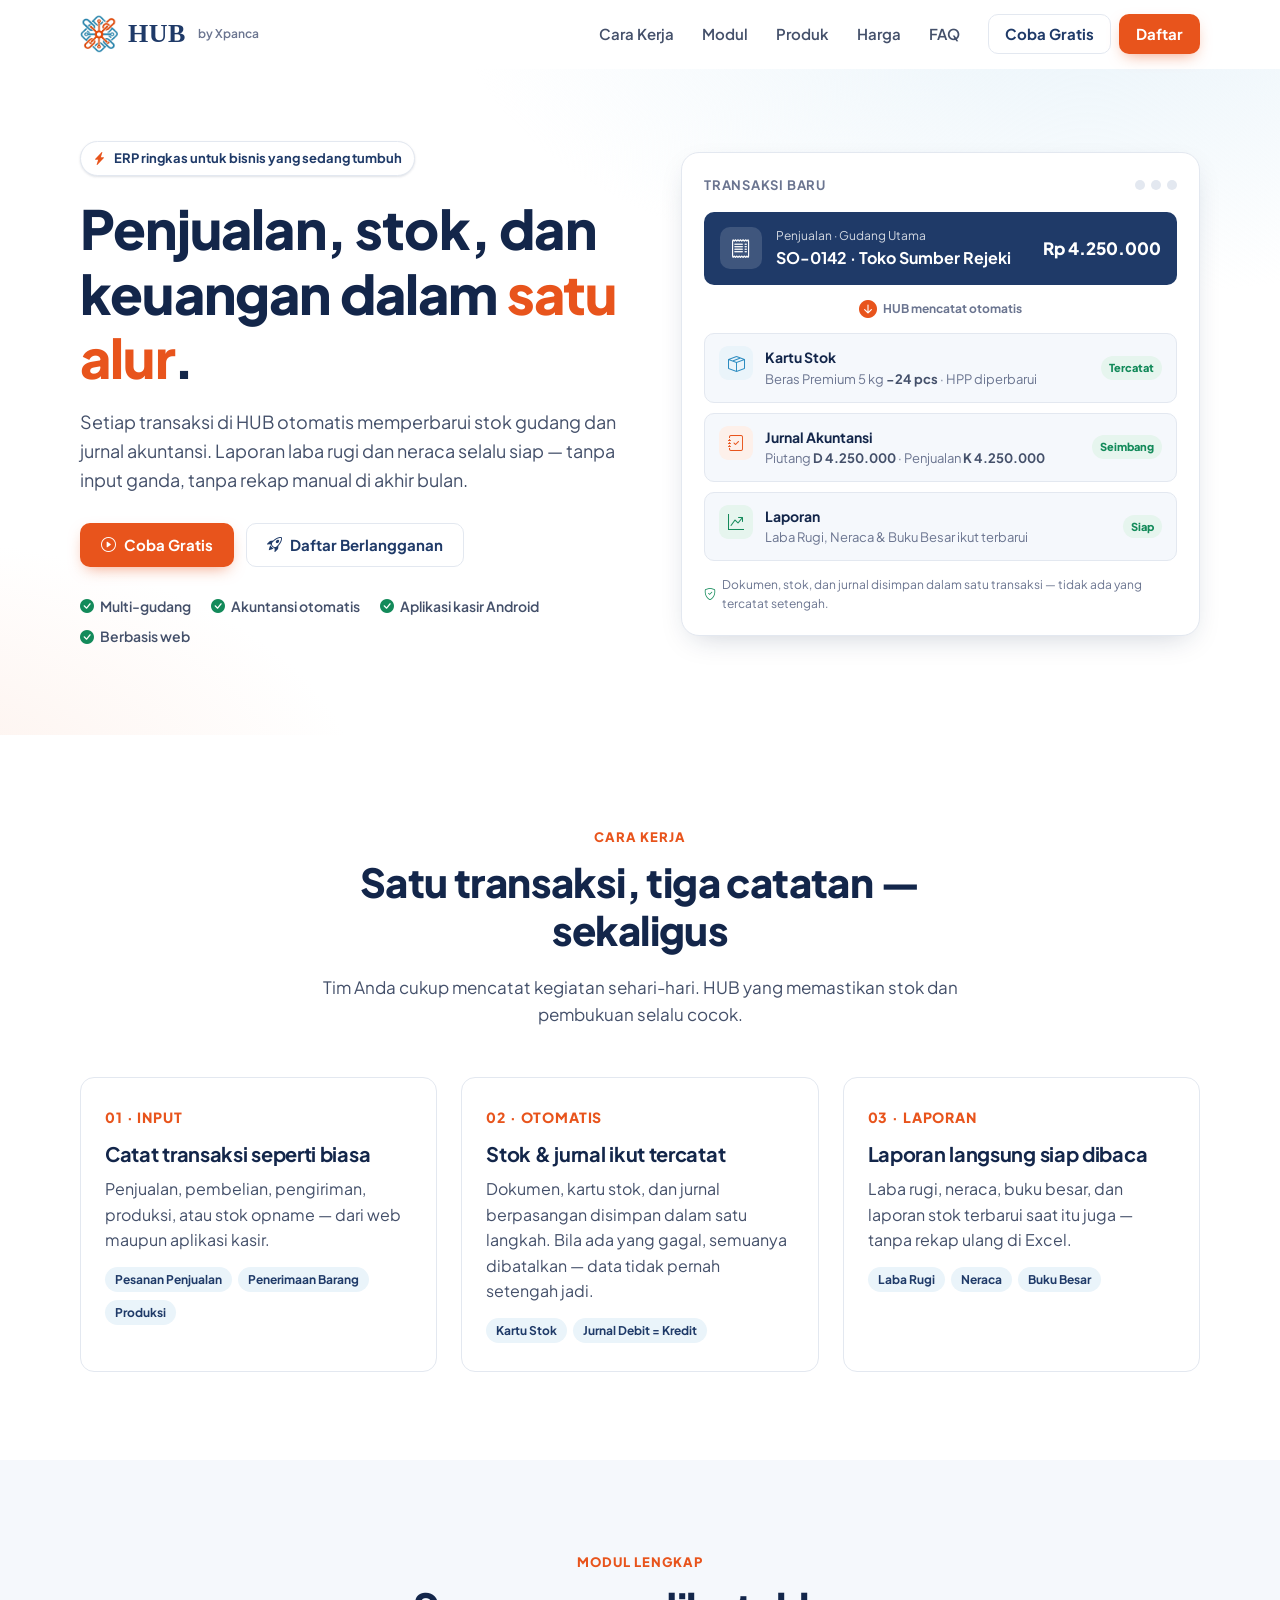
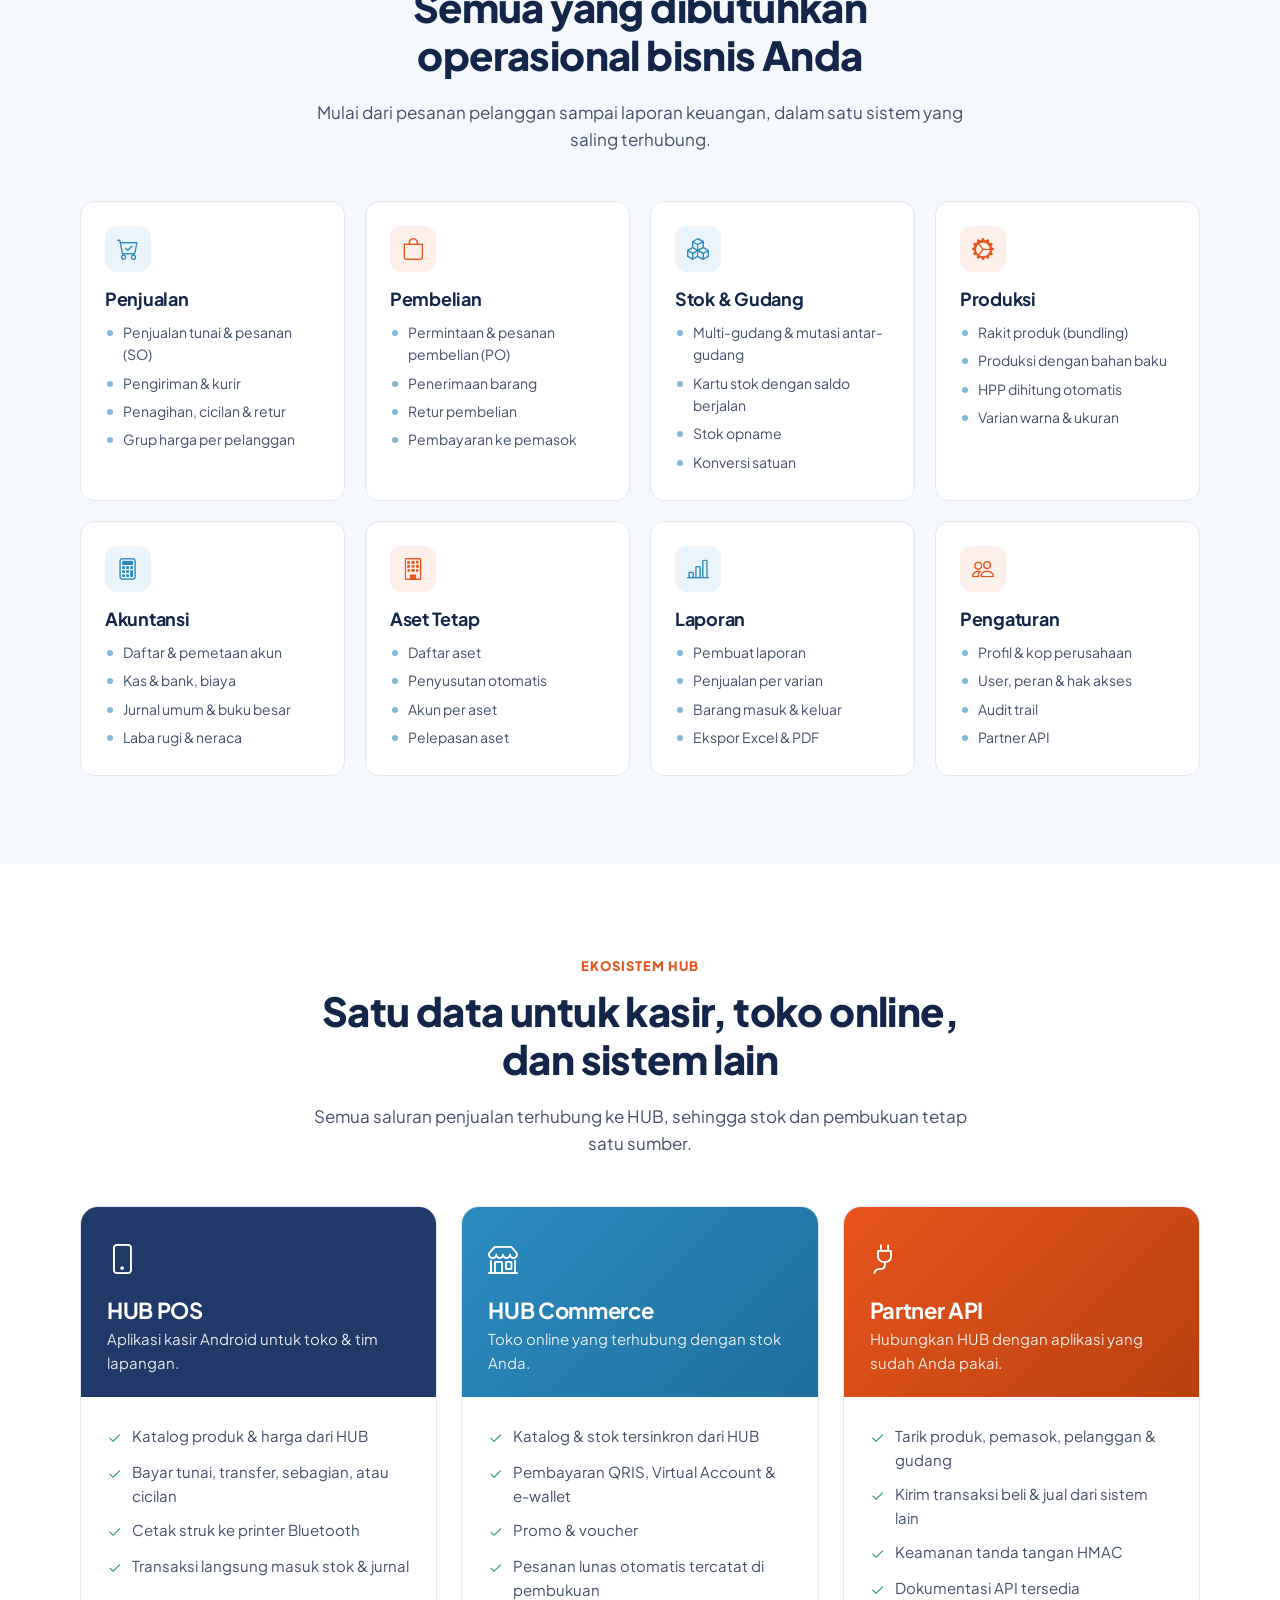
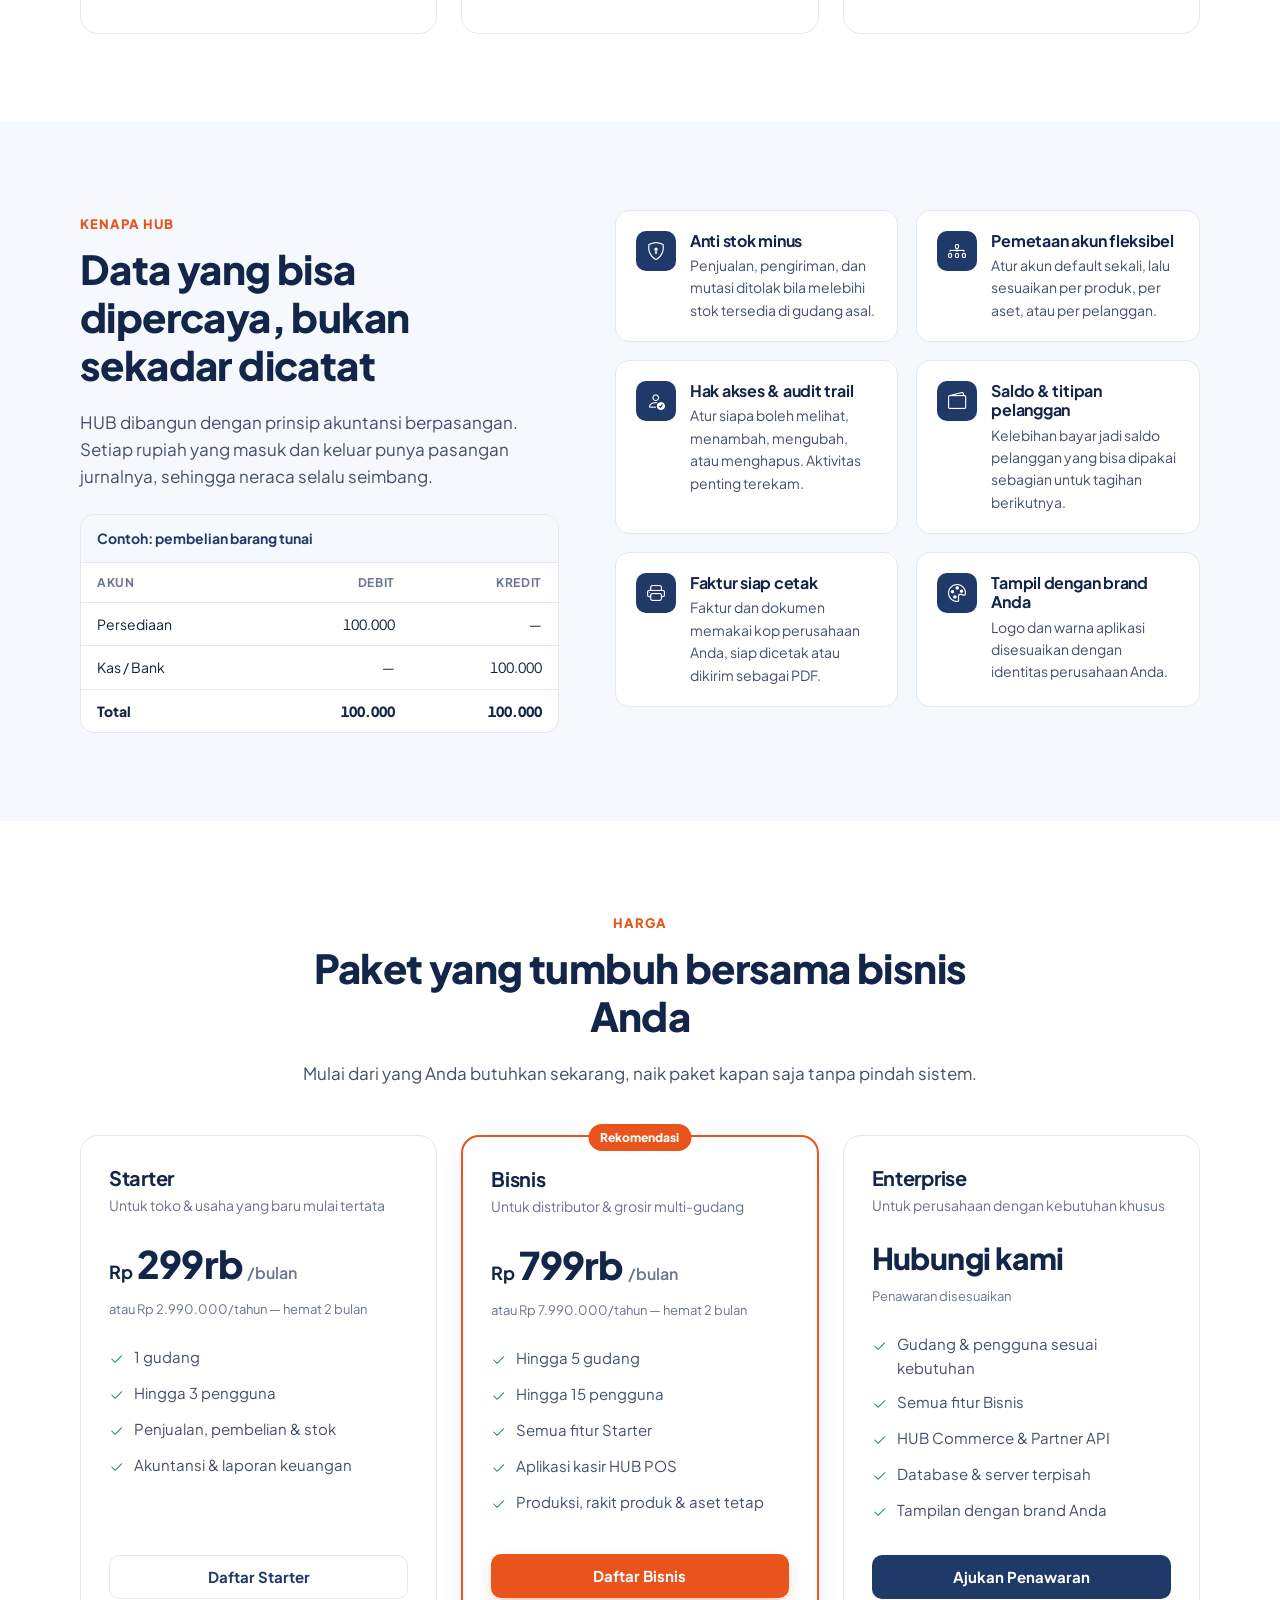
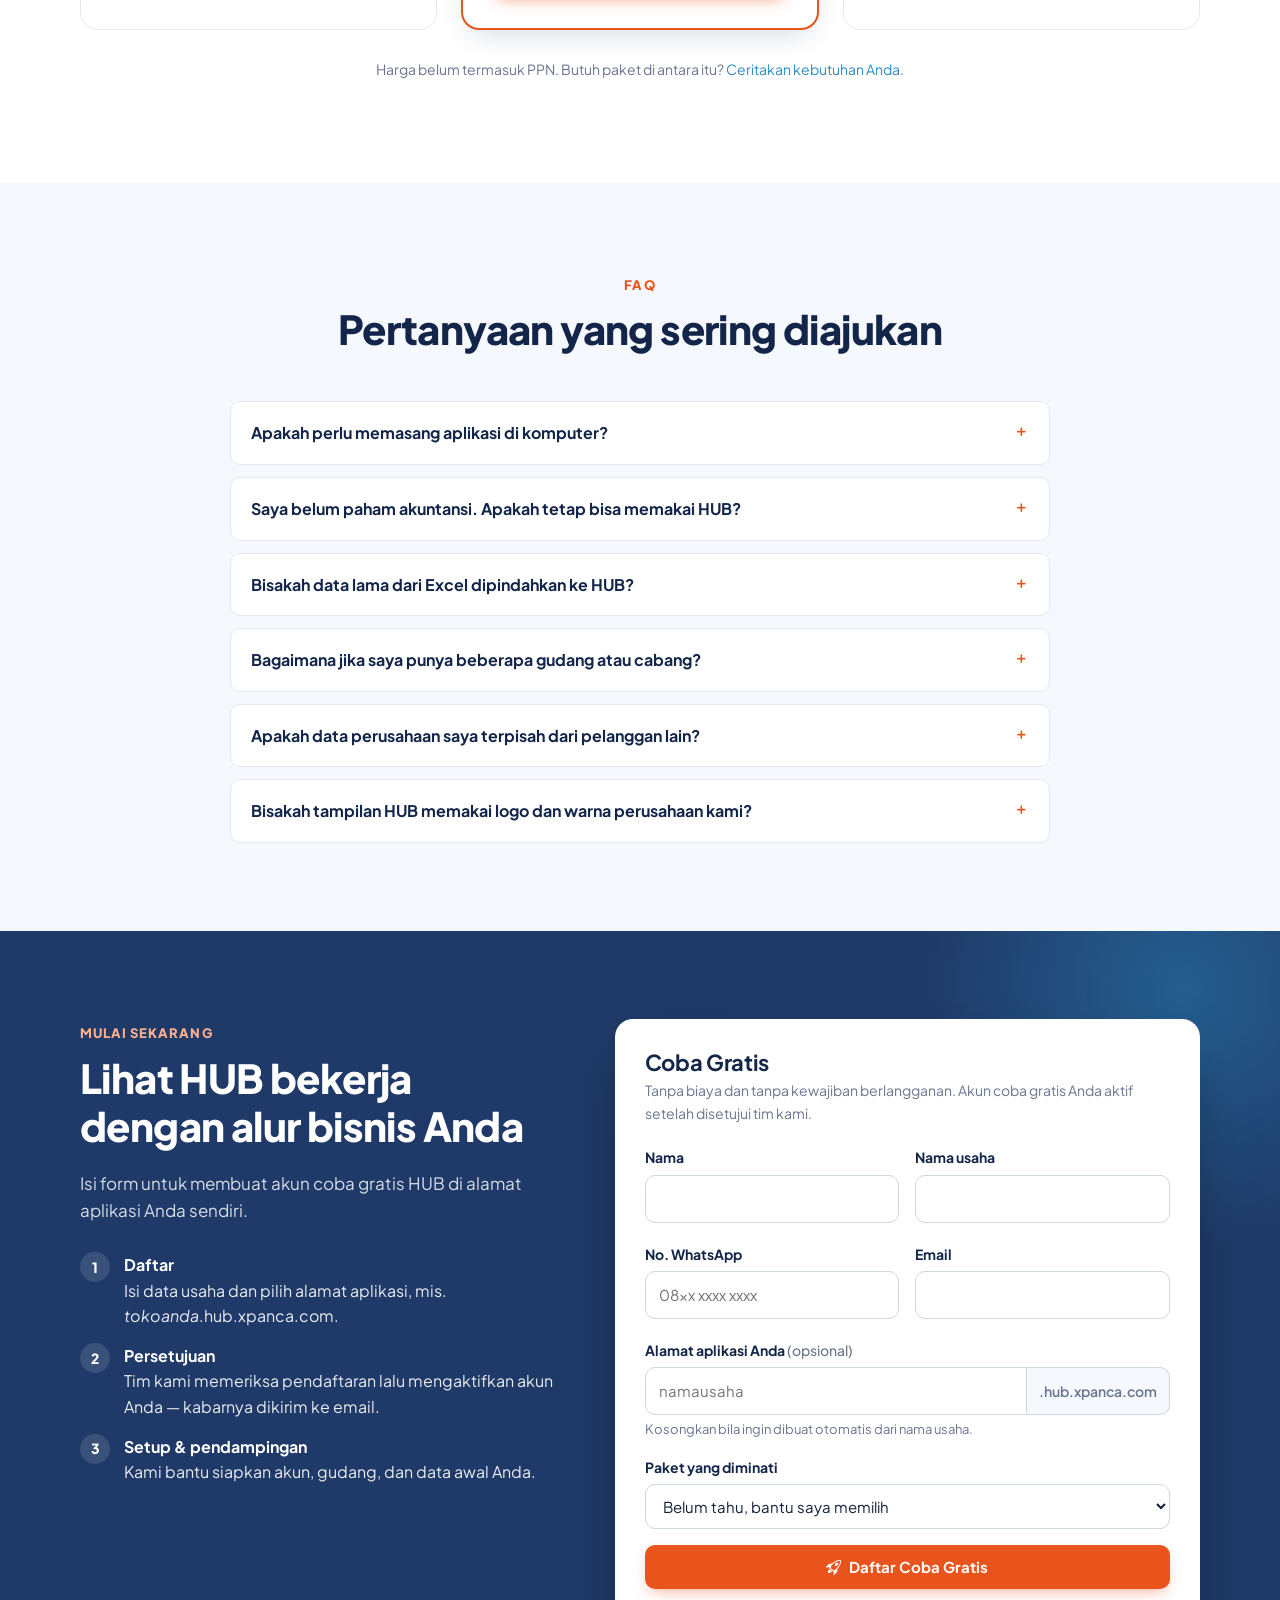
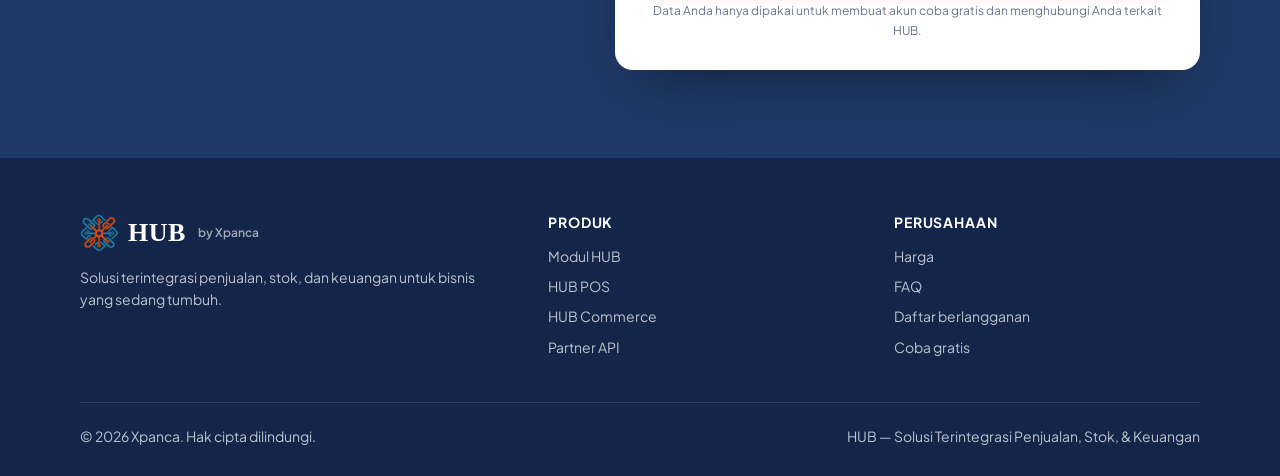
==== view/index.html @ 428312e1 "Sederhanakan form Daftar & hapus "Ceritakan bisnis Anda" di Coba Gratis - Coba Gratis: hapus textare" ====
<!doctype html>
<html lang="id">
  <head>
    <meta charset="utf-8" />
    <meta name="viewport" content="width=device-width, initial-scale=1" />
    <title>HUB by Xpanca — Penjualan, Stok & Keuangan dalam Satu Alur</title>
    <meta
      name="description"
      content="HUB adalah sistem operasional bisnis yang menyatukan penjualan, pembelian, stok multi-gudang, aset, dan akuntansi. Setiap transaksi otomatis memperbarui stok dan jurnal."
    />
    <meta name="theme-color" content="#1f3a68" />
    <link rel="icon" type="image/png" href="assets/images/logo.png" />

    <meta property="og:type" content="website" />
    <meta property="og:title" content="HUB by Xpanca — Penjualan, Stok & Keuangan dalam Satu Alur" />
    <meta
      property="og:description"
      content="Setiap transaksi otomatis memperbarui stok dan jurnal akuntansi. Laporan laba rugi & neraca selalu siap, tanpa input ganda."
    />
    <meta property="og:image" content="assets/images/hub-wordmark.png" />

    <link rel="preconnect" href="https://fonts.googleapis.com" />
    <link rel="preconnect" href="https://fonts.gstatic.com" crossorigin />
    <link
      href="https://fonts.googleapis.com/css2?family=Plus+Jakarta+Sans:wght@400;500;600;700;800&display=swap"
      rel="stylesheet"
    />
    <link
      rel="stylesheet"
      href="https://cdn.jsdelivr.net/npm/bootstrap-icons@1.11.3/font/bootstrap-icons.min.css"
    />
    <!-- ?v= = cache-buster: aset di-cache 1 hari (main.go), naikkan saat CSS/JS diubah. -->
    <link rel="stylesheet" href="assets/css/style.css?v=20261023-3" />
  </head>

  <body>
    <a class="skip-link" href="#konten">Lewati ke konten</a>

    <!-- ===================== HEADER ===================== -->
    <header class="site-header" id="header">
      <nav class="container nav" aria-label="Navigasi utama">
        <a class="brand" href="#" aria-label="HUB by Xpanca — ke atas">
          <img src="assets/images/logo.png" alt="" width="38" height="38" />
          <span class="brand-name">HUB</span>
          <span class="brand-by">by Xpanca</span>
        </a>

        <button
          class="nav-toggle"
          type="button"
          aria-controls="navMenu"
          aria-expanded="false"
          aria-label="Buka menu"
        >
          <i class="bi bi-list"></i>
        </button>

        <div class="nav-menu" id="navMenu">
          <ul class="nav-links">
            <li><a href="#cara-kerja">Cara Kerja</a></li>
            <li><a href="#modul">Modul</a></li>
            <li><a href="#produk">Produk</a></li>
            <li><a href="#harga">Harga</a></li>
            <li><a href="#faq">FAQ</a></li>
          </ul>
          <div class="nav-actions">
            <a class="btn btn-outline nav-cta" href="#demo">Coba Gratis</a>
            <a class="btn btn-primary nav-cta" href="daftar.html">Daftar</a>
          </div>
        </div>
      </nav>
    </header>

    <main id="konten">
      <!-- ===================== HERO ===================== -->
      <section class="hero">
        <div class="container hero-grid">
          <div>
            <span class="eyebrow"><i class="bi bi-lightning-charge-fill"></i> ERP ringkas untuk bisnis yang sedang tumbuh</span>
            <h1>Penjualan, stok, dan keuangan dalam <span class="hl">satu alur</span>.</h1>
            <p class="hero-lead">
              Setiap transaksi di HUB otomatis memperbarui stok gudang dan jurnal akuntansi.
              Laporan laba rugi dan neraca selalu siap — tanpa input ganda, tanpa rekap manual
              di akhir bulan.
            </p>
            <div class="hero-actions">
              <a class="btn btn-primary" href="#demo"><i class="bi bi-play-circle"></i> Coba Gratis</a>
              <a class="btn btn-outline" href="daftar.html"><i class="bi bi-rocket-takeoff"></i> Daftar Berlangganan</a>
            </div>
            <ul class="hero-points">
              <li><i class="bi bi-check-circle-fill"></i>Multi-gudang</li>
              <li><i class="bi bi-check-circle-fill"></i>Akuntansi otomatis</li>
              <li><i class="bi bi-check-circle-fill"></i>Aplikasi kasir Android</li>
              <li><i class="bi bi-check-circle-fill"></i>Berbasis web</li>
            </ul>
          </div>

          <!-- Ilustrasi (bukan tangkapan layar): satu transaksi → tiga catatan. -->
          <div class="hero-visual" aria-hidden="true">
            <div class="flow-card">
              <div class="flow-head">
                <span class="flow-title">Transaksi baru</span>
                <span class="dots"><span></span><span></span><span></span></span>
              </div>
              <div class="trx">
                <span class="trx-ic"><i class="bi bi-receipt"></i></span>
                <div>
                  <div class="trx-meta">Penjualan · Gudang Utama</div>
                  <div class="trx-main">SO-0142 · Toko Sumber Rejeki</div>
                </div>
                <span class="trx-amt">Rp 4.250.000</span>
              </div>
              <div class="flow-arrow"><i class="bi bi-arrow-down-circle-fill"></i> HUB mencatat otomatis</div>
              <div class="outputs">
                <div class="out">
                  <span class="out-ic blue"><i class="bi bi-box-seam"></i></span>
                  <div>
                    <div class="out-t">Kartu Stok</div>
                    <div class="out-d">Beras Premium 5 kg <b>−24 pcs</b> · HPP diperbarui</div>
                  </div>
                  <span class="out-badge">Tercatat</span>
                </div>
                <div class="out">
                  <span class="out-ic orange"><i class="bi bi-journal-check"></i></span>
                  <div>
                    <div class="out-t">Jurnal Akuntansi</div>
                    <div class="out-d">Piutang <b>D 4.250.000</b> · Penjualan <b>K 4.250.000</b></div>
                  </div>
                  <span class="out-badge">Seimbang</span>
                </div>
                <div class="out">
                  <span class="out-ic green"><i class="bi bi-graph-up-arrow"></i></span>
                  <div>
                    <div class="out-t">Laporan</div>
                    <div class="out-d">Laba Rugi, Neraca &amp; Buku Besar ikut terbarui</div>
                  </div>
                  <span class="out-badge">Siap</span>
                </div>
              </div>
              <div class="flow-foot"><i class="bi bi-shield-check"></i> Dokumen, stok, dan jurnal disimpan dalam satu transaksi — tidak ada yang tercatat setengah.</div>
            </div>
          </div>
        </div>
      </section>

      <!-- ===================== CARA KERJA ===================== -->
      <section class="section" id="cara-kerja">
        <div class="container">
          <div class="section-head reveal">
            <span class="kicker">Cara kerja</span>
            <h2>Satu transaksi, tiga catatan — sekaligus</h2>
            <p>
              Tim Anda cukup mencatat kegiatan sehari-hari. HUB yang memastikan stok dan
              pembukuan selalu cocok.
            </p>
          </div>

          <div class="steps">
            <article class="step reveal">
              <span class="step-no">01 · INPUT</span>
              <h3>Catat transaksi seperti biasa</h3>
              <p>Penjualan, pembelian, pengiriman, produksi, atau stok opname — dari web maupun aplikasi kasir.</p>
              <ul>
                <li><span class="chip">Pesanan Penjualan</span></li>
                <li><span class="chip">Penerimaan Barang</span></li>
                <li><span class="chip">Produksi</span></li>
              </ul>
            </article>
            <article class="step reveal">
              <span class="step-no">02 · OTOMATIS</span>
              <h3>Stok &amp; jurnal ikut tercatat</h3>
              <p>
                Dokumen, kartu stok, dan jurnal berpasangan disimpan dalam satu langkah. Bila ada
                yang gagal, semuanya dibatalkan — data tidak pernah setengah jadi.
              </p>
              <ul>
                <li><span class="chip">Kartu Stok</span></li>
                <li><span class="chip">Jurnal Debit = Kredit</span></li>
              </ul>
            </article>
            <article class="step reveal">
              <span class="step-no">03 · LAPORAN</span>
              <h3>Laporan langsung siap dibaca</h3>
              <p>Laba rugi, neraca, buku besar, dan laporan stok terbarui saat itu juga — tanpa rekap ulang di Excel.</p>
              <ul>
                <li><span class="chip">Laba Rugi</span></li>
                <li><span class="chip">Neraca</span></li>
                <li><span class="chip">Buku Besar</span></li>
              </ul>
            </article>
          </div>
        </div>
      </section>

      <!-- ===================== MODUL ===================== -->
      <section class="section section-soft" id="modul">
        <div class="container">
          <div class="section-head reveal">
            <span class="kicker">Modul lengkap</span>
            <h2>Semua yang dibutuhkan operasional bisnis Anda</h2>
            <p>Mulai dari pesanan pelanggan sampai laporan keuangan, dalam satu sistem yang saling terhubung.</p>
          </div>

          <div class="modules">
            <article class="module reveal">
              <div class="module-ic"><i class="bi bi-cart-check"></i></div>
              <h3>Penjualan</h3>
              <ul>
                <li>Penjualan tunai &amp; pesanan (SO)</li>
                <li>Pengiriman &amp; kurir</li>
                <li>Penagihan, cicilan &amp; retur</li>
                <li>Grup harga per pelanggan</li>
              </ul>
            </article>
            <article class="module reveal">
              <div class="module-ic"><i class="bi bi-bag"></i></div>
              <h3>Pembelian</h3>
              <ul>
                <li>Permintaan &amp; pesanan pembelian (PO)</li>
                <li>Penerimaan barang</li>
                <li>Retur pembelian</li>
                <li>Pembayaran ke pemasok</li>
              </ul>
            </article>
            <article class="module reveal">
              <div class="module-ic"><i class="bi bi-boxes"></i></div>
              <h3>Stok &amp; Gudang</h3>
              <ul>
                <li>Multi-gudang &amp; mutasi antar-gudang</li>
                <li>Kartu stok dengan saldo berjalan</li>
                <li>Stok opname</li>
                <li>Konversi satuan</li>
              </ul>
            </article>
            <article class="module reveal">
              <div class="module-ic"><i class="bi bi-gear-wide-connected"></i></div>
              <h3>Produksi</h3>
              <ul>
                <li>Rakit produk (bundling)</li>
                <li>Produksi dengan bahan baku</li>
                <li>HPP dihitung otomatis</li>
                <li>Varian warna &amp; ukuran</li>
              </ul>
            </article>
            <article class="module reveal">
              <div class="module-ic"><i class="bi bi-calculator"></i></div>
              <h3>Akuntansi</h3>
              <ul>
                <li>Daftar &amp; pemetaan akun</li>
                <li>Kas &amp; bank, biaya</li>
                <li>Jurnal umum &amp; buku besar</li>
                <li>Laba rugi &amp; neraca</li>
              </ul>
            </article>
            <article class="module reveal">
              <div class="module-ic"><i class="bi bi-building"></i></div>
              <h3>Aset Tetap</h3>
              <ul>
                <li>Daftar aset</li>
                <li>Penyusutan otomatis</li>
                <li>Akun per aset</li>
                <li>Pelepasan aset</li>
              </ul>
            </article>
            <article class="module reveal">
              <div class="module-ic"><i class="bi bi-bar-chart-line"></i></div>
              <h3>Laporan</h3>
              <ul>
                <li>Pembuat laporan</li>
                <li>Penjualan per varian</li>
                <li>Barang masuk &amp; keluar</li>
                <li>Ekspor Excel &amp; PDF</li>
              </ul>
            </article>
            <article class="module reveal">
              <div class="module-ic"><i class="bi bi-people"></i></div>
              <h3>Pengaturan</h3>
              <ul>
                <li>Profil &amp; kop perusahaan</li>
                <li>User, peran &amp; hak akses</li>
                <li>Audit trail</li>
                <li>Partner API</li>
              </ul>
            </article>
          </div>
        </div>
      </section>

      <!-- ===================== PRODUK ===================== -->
      <section class="section" id="produk">
        <div class="container">
          <div class="section-head reveal">
            <span class="kicker">Ekosistem HUB</span>
            <h2>Satu data untuk kasir, toko online, dan sistem lain</h2>
            <p>Semua saluran penjualan terhubung ke HUB, sehingga stok dan pembukuan tetap satu sumber.</p>
          </div>

          <div class="products">
            <article class="product reveal">
              <div class="product-top">
                <i class="bi bi-phone"></i>
                <h3>HUB POS</h3>
                <p>Aplikasi kasir Android untuk toko &amp; tim lapangan.</p>
              </div>
              <div class="product-body">
                <ul class="checks">
                  <li><i class="bi bi-check2"></i>Katalog produk &amp; harga dari HUB</li>
                  <li><i class="bi bi-check2"></i>Bayar tunai, transfer, sebagian, atau cicilan</li>
                  <li><i class="bi bi-check2"></i>Cetak struk ke printer Bluetooth</li>
                  <li><i class="bi bi-check2"></i>Transaksi langsung masuk stok &amp; jurnal</li>
                </ul>
              </div>
            </article>
            <article class="product reveal">
              <div class="product-top">
                <i class="bi bi-shop"></i>
                <h3>HUB Commerce</h3>
                <p>Toko online yang terhubung dengan stok Anda.</p>
              </div>
              <div class="product-body">
                <ul class="checks">
                  <li><i class="bi bi-check2"></i>Katalog &amp; stok tersinkron dari HUB</li>
                  <li><i class="bi bi-check2"></i>Pembayaran QRIS, Virtual Account &amp; e-wallet</li>
                  <li><i class="bi bi-check2"></i>Promo &amp; voucher</li>
                  <li><i class="bi bi-check2"></i>Pesanan lunas otomatis tercatat di pembukuan</li>
                </ul>
              </div>
            </article>
            <article class="product reveal">
              <div class="product-top">
                <i class="bi bi-plug"></i>
                <h3>Partner API</h3>
                <p>Hubungkan HUB dengan aplikasi yang sudah Anda pakai.</p>
              </div>
              <div class="product-body">
                <ul class="checks">
                  <li><i class="bi bi-check2"></i>Tarik produk, pemasok, pelanggan &amp; gudang</li>
                  <li><i class="bi bi-check2"></i>Kirim transaksi beli &amp; jual dari sistem lain</li>
                  <li><i class="bi bi-check2"></i>Keamanan tanda tangan HMAC</li>
                  <li><i class="bi bi-check2"></i>Dokumentasi API tersedia</li>
                </ul>
              </div>
            </article>
          </div>
        </div>
      </section>

      <!-- ===================== KEUNGGULAN ===================== -->
      <section class="section section-soft" id="keunggulan">
        <div class="container why-grid">
          <div class="why-intro reveal">
            <span class="kicker">Kenapa HUB</span>
            <h2>Data yang bisa dipercaya, bukan sekadar dicatat</h2>
            <p>
              HUB dibangun dengan prinsip akuntansi berpasangan. Setiap rupiah yang masuk dan keluar
              punya pasangan jurnalnya, sehingga neraca selalu seimbang.
            </p>
            <div class="ledger" aria-label="Contoh jurnal pembelian tunai">
              <div class="ledger-cap">Contoh: pembelian barang tunai</div>
              <table>
                <thead>
                  <tr><th>Akun</th><th class="num">Debit</th><th class="num">Kredit</th></tr>
                </thead>
                <tbody>
                  <tr><td>Persediaan</td><td class="num">100.000</td><td class="num">—</td></tr>
                  <tr><td>Kas / Bank</td><td class="num">—</td><td class="num">100.000</td></tr>
                  <tr><td>Total</td><td class="num">100.000</td><td class="num">100.000</td></tr>
                </tbody>
              </table>
            </div>
          </div>

          <div class="features">
            <div class="feature reveal">
              <span class="feature-ic"><i class="bi bi-shield-lock"></i></span>
              <div>
                <h3>Anti stok minus</h3>
                <p>Penjualan, pengiriman, dan mutasi ditolak bila melebihi stok tersedia di gudang asal.</p>
              </div>
            </div>
            <div class="feature reveal">
              <span class="feature-ic"><i class="bi bi-diagram-3"></i></span>
              <div>
                <h3>Pemetaan akun fleksibel</h3>
                <p>Atur akun default sekali, lalu sesuaikan per produk, per aset, atau per pelanggan.</p>
              </div>
            </div>
            <div class="feature reveal">
              <span class="feature-ic"><i class="bi bi-person-check"></i></span>
              <div>
                <h3>Hak akses &amp; audit trail</h3>
                <p>Atur siapa boleh melihat, menambah, mengubah, atau menghapus. Aktivitas penting terekam.</p>
              </div>
            </div>
            <div class="feature reveal">
              <span class="feature-ic"><i class="bi bi-wallet2"></i></span>
              <div>
                <h3>Saldo &amp; titipan pelanggan</h3>
                <p>Kelebihan bayar jadi saldo pelanggan yang bisa dipakai sebagian untuk tagihan berikutnya.</p>
              </div>
            </div>
            <div class="feature reveal">
              <span class="feature-ic"><i class="bi bi-printer"></i></span>
              <div>
                <h3>Faktur siap cetak</h3>
                <p>Faktur dan dokumen memakai kop perusahaan Anda, siap dicetak atau dikirim sebagai PDF.</p>
              </div>
            </div>
            <div class="feature reveal">
              <span class="feature-ic"><i class="bi bi-palette"></i></span>
              <div>
                <h3>Tampil dengan brand Anda</h3>
                <p>Logo dan warna aplikasi disesuaikan dengan identitas perusahaan Anda.</p>
              </div>
            </div>
          </div>
        </div>
      </section>

      <!-- ===================== HARGA =====================
           Kartu paket dirender paket.js dari assets/data/paket.json (sumber
           tunggal harga, juga dibaca server). Jangan menulis harga di sini. -->
      <section class="section" id="harga">
        <div class="container">
          <div class="section-head reveal">
            <span class="kicker">Harga</span>
            <h2>Paket yang tumbuh bersama bisnis Anda</h2>
            <p>Mulai dari yang Anda butuhkan sekarang, naik paket kapan saja tanpa pindah sistem.</p>
          </div>

          <div class="pricing reveal" id="pricingCards">
            <p class="pricing-loading">Memuat paket… <a href="daftar.html">Lihat di halaman Daftar</a></p>
          </div>
          <p class="pricing-foot">Harga belum termasuk PPN. Butuh paket di antara itu? <a href="#demo">Ceritakan kebutuhan Anda</a>.</p>
        </div>
      </section>

      <!-- ===================== FAQ ===================== -->
      <section class="section section-soft" id="faq">
        <div class="container">
          <div class="section-head reveal">
            <span class="kicker">FAQ</span>
            <h2>Pertanyaan yang sering diajukan</h2>
          </div>
          <div class="faq">
            <details class="reveal">
              <summary>Apakah perlu memasang aplikasi di komputer?</summary>
              <p>Tidak. HUB berbasis web, cukup dibuka dari browser di komputer kantor. Untuk kasir dan tim lapangan tersedia aplikasi HUB POS di Android.</p>
            </details>
            <details class="reveal">
              <summary>Saya belum paham akuntansi. Apakah tetap bisa memakai HUB?</summary>
              <p>Bisa. Tim Anda cukup mencatat penjualan, pembelian, dan stok seperti biasa. Jurnal akuntansinya dibuat otomatis oleh HUB berdasarkan pemetaan akun yang kami bantu siapkan di awal.</p>
            </details>
            <details class="reveal">
              <summary>Bisakah data lama dari Excel dipindahkan ke HUB?</summary>
              <p>Bisa. HUB menyediakan impor Excel untuk data seperti produk dan transaksi, sehingga Anda tidak perlu mengetik ulang dari nol.</p>
            </details>
            <details class="reveal">
              <summary>Bagaimana jika saya punya beberapa gudang atau cabang?</summary>
              <p>Stok di HUB dicatat per gudang. Anda bisa memindahkan barang antar-gudang, melihat kartu stok per gudang, dan menyaring laporan per gudang.</p>
            </details>
            <details class="reveal">
              <summary>Apakah data perusahaan saya terpisah dari pelanggan lain?</summary>
              <p>Ya. Data setiap perusahaan disimpan terpisah, dan akses tiap pengguna diatur lewat peran serta hak akses. Paket Enterprise bisa memakai server tersendiri.</p>
            </details>
            <details class="reveal">
              <summary>Bisakah tampilan HUB memakai logo dan warna perusahaan kami?</summary>
              <p>Bisa. Logo, warna, dan kop dokumen seperti faktur disesuaikan dengan identitas perusahaan Anda.</p>
            </details>
          </div>
        </div>
      </section>

      <!-- ===================== COBA GRATIS (id="demo" dipertahankan untuk tautan lama) ===================== -->
      <section class="section contact" id="demo">
        <div class="container contact-grid">
          <div class="reveal">
            <span class="kicker">Mulai sekarang</span>
            <h2>Lihat HUB bekerja dengan alur bisnis Anda</h2>
            <p class="contact-lead">Isi form untuk membuat akun coba gratis HUB di alamat aplikasi Anda sendiri.</p>

            <ol class="next-steps">
              <li><span class="ns-no">1</span><div><b>Daftar</b>Isi data usaha dan pilih alamat aplikasi, mis. <i>tokoanda</i>.hub.xpanca.com.</div></li>
              <li><span class="ns-no">2</span><div><b>Persetujuan</b>Tim kami memeriksa pendaftaran lalu mengaktifkan akun Anda — kabarnya dikirim ke email.</div></li>
              <li><span class="ns-no">3</span><div><b>Setup &amp; pendampingan</b>Kami bantu siapkan akun, gudang, dan data awal Anda.</div></li>
            </ol>

            <!-- Diisi main.js dari assets/js/config.js; tautan yang kosong disembunyikan. -->
            <div class="contact-links">
              <a class="contact-link" id="linkWa" href="#" target="_blank" rel="noopener" hidden>
                <i class="bi bi-whatsapp"></i>
                <span>Chat WhatsApp<small data-contact="waLabel"></small></span>
              </a>
              <a class="contact-link" id="linkEmail" href="#" hidden>
                <i class="bi bi-envelope"></i>
                <span>Kirim email<small data-contact="email"></small></span>
              </a>
            </div>
          </div>

          <div class="form-card reveal">
            <h3>Coba Gratis</h3>
            <p>Tanpa biaya dan tanpa kewajiban berlangganan. Akun coba gratis Anda aktif setelah disetujui tim kami.</p>
            <form id="demoForm" novalidate>
              <div class="form-row">
                <div class="field">
                  <label for="fName">Nama</label>
                  <input id="fName" name="name" type="text" autocomplete="name" required maxlength="100" />
                  <div class="field-error" data-err="name"></div>
                </div>
                <div class="field">
                  <label for="fCompany">Nama usaha</label>
                  <input id="fCompany" name="company" type="text" autocomplete="organization" required maxlength="150" />
                  <div class="field-error" data-err="company"></div>
                </div>
              </div>
              <div class="form-row">
                <div class="field">
                  <label for="fPhone">No. WhatsApp</label>
                  <input id="fPhone" name="phone" type="tel" autocomplete="tel" inputmode="tel" placeholder="08xx xxxx xxxx" maxlength="20" />
                  <div class="field-error" data-err="phone"></div>
                </div>
                <div class="field">
                  <label for="fEmail">Email</label>
                  <input id="fEmail" name="email" type="email" autocomplete="email" required maxlength="150" />
                  <div class="field-error" data-err="email"></div>
                </div>
              </div>
              <!-- Diteruskan ke hub-control (Partner API) sebagai tenant coba gratis. -->
              <div class="field">
                <label for="fSub">Alamat aplikasi Anda <span class="opt">(opsional)</span></label>
                <div class="input-affix">
                  <input id="fSub" name="subdomain" data-subcheck="subHint" type="text" maxlength="30" autocomplete="off" autocapitalize="off" spellcheck="false" placeholder="namausaha" />
                  <span class="affix">.hub.xpanca.com</span>
                </div>
                <div class="field-error" data-err="subdomain"></div>
                <div class="hint" id="subHint">Kosongkan bila ingin dibuat otomatis dari nama usaha.</div>
              </div>
              <div class="field">
                <label for="fPackage">Paket yang diminati</label>
                <select id="fPackage" name="package">
                  <option value="">Belum tahu, bantu saya memilih</option>
                  <option value="Starter">Starter</option>
                  <option value="Bisnis">Bisnis</option>
                  <option value="Enterprise">Enterprise</option>
                </select>
              </div>
              <!-- Honeypot anti-bot: disembunyikan dari manusia. -->
              <div class="hp" aria-hidden="true">
                <label for="fWebsite">Website</label>
                <input id="fWebsite" name="website" type="text" tabindex="-1" autocomplete="off" />
              </div>
              <button class="btn btn-primary btn-block" type="submit" id="demoSubmit">
                <i class="bi bi-rocket-takeoff"></i> Daftar Coba Gratis
              </button>
              <div class="form-status" id="demoStatus" role="status" aria-live="polite"></div>
              <p class="form-privacy">Data Anda hanya dipakai untuk membuat akun coba gratis dan menghubungi Anda terkait HUB.</p>
            </form>
          </div>
        </div>
      </section>
    </main>

    <!-- ===================== FOOTER ===================== -->
    <footer class="site-footer">
      <div class="container">
        <div class="footer-grid">
          <div>
            <a class="brand" href="#">
              <img src="assets/images/logo.png" alt="" width="38" height="38" />
              <span class="brand-name">HUB</span>
              <span class="brand-by">by Xpanca</span>
            </a>
            <p>Solusi terintegrasi penjualan, stok, dan keuangan untuk bisnis yang sedang tumbuh.</p>
          </div>
          <div>
            <h4>Produk</h4>
            <ul>
              <li><a href="#modul">Modul HUB</a></li>
              <li><a href="#produk">HUB POS</a></li>
              <li><a href="#produk">HUB Commerce</a></li>
              <li><a href="#produk">Partner API</a></li>
            </ul>
          </div>
          <div>
            <h4>Perusahaan</h4>
            <ul>
              <li><a href="#harga">Harga</a></li>
              <li><a href="#faq">FAQ</a></li>
              <li><a href="daftar.html">Daftar berlangganan</a></li>
              <li><a href="#demo">Coba gratis</a></li>
              <li><a href="#" data-contact-href="email" hidden>Email kami</a></li>
            </ul>
          </div>
        </div>
        <div class="footer-bottom">
          <span>&copy; <span id="year">2026</span> Xpanca. Hak cipta dilindungi.</span>
          <span>HUB — Solusi Terintegrasi Penjualan, Stok, &amp; Keuangan</span>
        </div>
      </div>
    </footer>

    <a class="wa-float" id="waFloat" href="#" target="_blank" rel="noopener" aria-label="Chat WhatsApp" hidden>
      <i class="bi bi-whatsapp"></i>
    </a>

    <script src="assets/js/config.js?v=20261023-3"></script>
    <script src="assets/js/paket.js?v=20261023-3"></script>
    <script src="assets/js/main.js?v=20261023-3"></script>
  </body>
</html>
---- view/assets/css/style.css ----
/* HUB by Xpanca — situs perusahaan.
   Warna diambil dari logo HUB (assets/images/logo.png):
   navy tulisan "HUB", biru rantai, oranye simpul tengah. */

:root {
  --navy: #1f3a68;
  --navy-900: #13264a;
  --blue: #2b8bc0;
  --blue-50: #eaf4fa;
  --orange: #e8541c;
  --orange-600: #cc4613;
  --orange-50: #fdf0ea;

  --ink: #14213a;
  --ink-2: #44506a;
  --ink-3: #6b7590;
  --line: #e3e8f0;
  --bg: #ffffff;
  --bg-soft: #f5f8fc;
  --ok: #138a5a;

  --radius: 14px;
  --radius-sm: 10px;
  --shadow-sm: 0 1px 2px rgba(19, 38, 74, 0.06), 0 1px 3px rgba(19, 38, 74, 0.08);
  --shadow: 0 10px 30px -12px rgba(19, 38, 74, 0.25);
  --container: 1160px;
  --font: "Plus Jakarta Sans", system-ui, -apple-system, "Segoe UI", Roboto, sans-serif;
}

*,
*::before,
*::after {
  box-sizing: border-box;
}

html {
  scroll-behavior: smooth;
  scroll-padding-top: 80px;
}

body {
  margin: 0;
  font-family: var(--font);
  font-size: 16px;
  line-height: 1.6;
  color: var(--ink);
  background: var(--bg);
  -webkit-font-smoothing: antialiased;
}

img {
  max-width: 100%;
  display: block;
}

a {
  color: var(--blue);
  text-decoration: none;
}
a:hover {
  text-decoration: underline;
}

h1,
h2,
h3,
h4 {
  margin: 0 0 0.5em;
  line-height: 1.2;
  color: var(--navy-900);
  letter-spacing: -0.015em;
}

p {
  margin: 0 0 1em;
}

:focus-visible {
  outline: 3px solid color-mix(in srgb, var(--blue) 55%, transparent);
  outline-offset: 2px;
  border-radius: 6px;
}

.container {
  width: 100%;
  max-width: var(--container);
  margin: 0 auto;
  padding: 0 20px;
}

.skip-link {
  position: absolute;
  left: -999px;
  top: 8px;
  background: var(--navy);
  color: #fff;
  padding: 8px 14px;
  border-radius: 8px;
  z-index: 100;
}
.skip-link:focus {
  left: 8px;
}

/* ===================== Tombol ===================== */

.btn {
  display: inline-flex;
  align-items: center;
  justify-content: center;
  gap: 8px;
  padding: 12px 20px;
  border-radius: 10px;
  border: 1px solid transparent;
  font: inherit;
  font-weight: 700;
  font-size: 15px;
  line-height: 1.2;
  cursor: pointer;
  text-decoration: none;
  transition: background-color 0.15s, color 0.15s, border-color 0.15s, transform 0.15s, box-shadow 0.15s;
}
.btn:hover {
  text-decoration: none;
  transform: translateY(-1px);
}
.btn:active {
  transform: none;
}
.btn-primary {
  background: var(--orange);
  color: #fff;
  box-shadow: 0 6px 16px -6px rgba(232, 84, 28, 0.6);
}
.btn-primary:hover {
  background: var(--orange-600);
}
.btn-outline {
  background: #fff;
  color: var(--navy);
  border-color: var(--line);
}
.btn-outline:hover {
  border-color: var(--navy);
}
.btn-navy {
  background: var(--navy);
  color: #fff;
}
.btn-navy:hover {
  background: var(--navy-900);
}
.btn-block {
  width: 100%;
}
.btn[disabled] {
  opacity: 0.65;
  cursor: progress;
  transform: none;
}

/* ===================== Header ===================== */

.site-header {
  position: sticky;
  top: 0;
  z-index: 50;
  background: rgba(255, 255, 255, 0.92);
  backdrop-filter: saturate(160%) blur(10px);
  border-bottom: 1px solid transparent;
  transition: border-color 0.2s, box-shadow 0.2s;
}
.site-header.is-scrolled {
  border-bottom-color: var(--line);
  box-shadow: 0 4px 18px -12px rgba(19, 38, 74, 0.3);
}
.nav {
  display: flex;
  align-items: center;
  gap: 24px;
  height: 68px;
}
.brand {
  display: flex;
  align-items: center;
  gap: 10px;
  color: var(--navy);
  text-decoration: none;
}
.brand:hover {
  text-decoration: none;
}
.brand img {
  width: 38px;
  height: 38px;
}
.brand-name {
  font-family: Georgia, "Times New Roman", serif;
  font-weight: 700;
  font-size: 26px;
  letter-spacing: 0.02em;
  line-height: 1;
}
.brand-by {
  font-size: 12px;
  color: var(--ink-3);
  font-weight: 600;
  margin-left: 2px;
}
.nav-links {
  display: flex;
  gap: 4px;
  margin: 0 0 0 auto;
  padding: 0;
  list-style: none;
}
.nav-links a {
  display: block;
  padding: 8px 12px;
  color: var(--ink-2);
  font-weight: 600;
  font-size: 15px;
  border-radius: 8px;
}
.nav-links a:hover {
  color: var(--navy);
  background: var(--bg-soft);
  text-decoration: none;
}
.nav-cta {
  padding: 10px 16px;
}
.nav-toggle {
  display: none;
  margin-left: auto;
  background: none;
  border: 1px solid var(--line);
  border-radius: 10px;
  width: 44px;
  height: 44px;
  font-size: 22px;
  color: var(--navy);
  cursor: pointer;
}

/* ===================== Hero ===================== */

.hero {
  position: relative;
  overflow: hidden;
  padding: 72px 0 88px;
  background:
    radial-gradient(900px 420px at 85% -10%, var(--blue-50), transparent 70%),
    radial-gradient(700px 380px at -10% 110%, var(--orange-50), transparent 70%);
}
.hero-grid {
  display: grid;
  grid-template-columns: 1.05fr 1fr;
  gap: 56px;
  align-items: center;
}
.eyebrow {
  display: inline-flex;
  align-items: center;
  gap: 8px;
  padding: 6px 12px;
  border-radius: 999px;
  background: #fff;
  border: 1px solid var(--line);
  color: var(--navy);
  font-size: 13px;
  font-weight: 700;
  margin-bottom: 20px;
  box-shadow: var(--shadow-sm);
}
.eyebrow i {
  color: var(--orange);
}
.hero h1 {
  font-size: clamp(34px, 5vw, 54px);
  font-weight: 800;
  margin-bottom: 18px;
}
.hero h1 .hl {
  color: var(--orange);
}
.hero-lead {
  font-size: 18px;
  color: var(--ink-2);
  max-width: 540px;
  margin-bottom: 28px;
}
.hero-actions {
  display: flex;
  flex-wrap: wrap;
  gap: 12px;
  margin-bottom: 28px;
}
.hero-points {
  display: flex;
  flex-wrap: wrap;
  gap: 8px 20px;
  padding: 0;
  margin: 0;
  list-style: none;
  color: var(--ink-2);
  font-size: 14px;
  font-weight: 600;
}
.hero-points i {
  color: var(--ok);
  margin-right: 6px;
}

/* Ilustrasi alur: satu transaksi → tiga catatan. Murni HTML/CSS. */
.flow-card {
  position: relative;
  background: #fff;
  border: 1px solid var(--line);
  border-radius: 18px;
  box-shadow: var(--shadow);
  padding: 22px;
}
.flow-head {
  display: flex;
  justify-content: space-between;
  align-items: center;
  margin-bottom: 16px;
}
.flow-title {
  font-size: 13px;
  font-weight: 700;
  color: var(--ink-3);
  text-transform: uppercase;
  letter-spacing: 0.06em;
}
.dots {
  display: flex;
  gap: 6px;
}
.dots span {
  width: 10px;
  height: 10px;
  border-radius: 50%;
  background: var(--line);
}
.trx {
  display: flex;
  align-items: center;
  gap: 14px;
  padding: 14px 16px;
  border-radius: var(--radius-sm);
  background: var(--navy);
  color: #fff;
}
.trx-ic {
  width: 42px;
  height: 42px;
  flex: none;
  border-radius: 10px;
  display: grid;
  place-items: center;
  background: rgba(255, 255, 255, 0.14);
  font-size: 20px;
}
.trx-meta {
  font-size: 12px;
  opacity: 0.8;
}
.trx-main {
  font-weight: 700;
}
.trx-amt {
  margin-left: auto;
  font-weight: 800;
  font-size: 17px;
  white-space: nowrap;
}
.flow-arrow {
  display: flex;
  justify-content: center;
  color: var(--ink-3);
  font-size: 12px;
  font-weight: 700;
  gap: 6px;
  align-items: center;
  margin: 10px 0;
}
.flow-arrow i {
  color: var(--orange);
  font-size: 18px;
}
.outputs {
  display: grid;
  gap: 10px;
}
.out {
  display: flex;
  gap: 12px;
  align-items: flex-start;
  padding: 12px 14px;
  border: 1px solid var(--line);
  border-radius: var(--radius-sm);
  background: var(--bg-soft);
}
.out-ic {
  width: 34px;
  height: 34px;
  flex: none;
  border-radius: 9px;
  display: grid;
  place-items: center;
  font-size: 16px;
}
.out-ic.blue {
  background: var(--blue-50);
  color: var(--blue);
}
.out-ic.orange {
  background: var(--orange-50);
  color: var(--orange);
}
.out-ic.green {
  background: #e6f5ee;
  color: var(--ok);
}
.out-t {
  font-weight: 700;
  font-size: 14px;
  color: var(--navy-900);
}
.out-d {
  font-size: 13px;
  color: var(--ink-3);
}
.out-d b {
  color: var(--ink-2);
}
.out-badge {
  margin-left: auto;
  align-self: center;
  font-size: 11px;
  font-weight: 800;
  color: var(--ok);
  background: #e6f5ee;
  border-radius: 999px;
  padding: 3px 8px;
  white-space: nowrap;
}
.flow-foot {
  margin-top: 14px;
  font-size: 12px;
  color: var(--ink-3);
  display: flex;
  align-items: center;
  gap: 6px;
}
.flow-foot i {
  color: var(--ok);
}

/* ===================== Section umum ===================== */

.section {
  padding: 88px 0;
}
.section-soft {
  background: var(--bg-soft);
}
.section-head {
  max-width: 680px;
  margin: 0 auto 48px;
  text-align: center;
}
.kicker {
  display: inline-block;
  color: var(--orange);
  font-weight: 800;
  font-size: 13px;
  letter-spacing: 0.08em;
  text-transform: uppercase;
  margin-bottom: 10px;
}
.section-head h2 {
  font-size: clamp(28px, 3.6vw, 40px);
  font-weight: 800;
}
.section-head p {
  color: var(--ink-2);
  font-size: 17px;
  margin: 0;
}

/* ===================== Cara kerja ===================== */

.steps {
  display: grid;
  grid-template-columns: repeat(3, 1fr);
  gap: 24px;
  counter-reset: step;
}
.step {
  position: relative;
  background: #fff;
  border: 1px solid var(--line);
  border-radius: var(--radius);
  padding: 28px 24px;
}
.step-no {
  font-weight: 800;
  font-size: 14px;
  color: var(--orange);
  letter-spacing: 0.06em;
  margin-bottom: 14px;
  display: block;
}
.step h3 {
  font-size: 20px;
}
.step p {
  color: var(--ink-2);
  margin: 0;
}
.step ul {
  margin: 12px 0 0;
  padding: 0;
  list-style: none;
  display: flex;
  flex-wrap: wrap;
  gap: 6px;
}
.chip {
  display: inline-block;
  font-size: 12px;
  font-weight: 700;
  color: var(--navy);
  background: var(--blue-50);
  border-radius: 999px;
  padding: 3px 10px;
}

/* ===================== Modul ===================== */

.modules {
  display: grid;
  grid-template-columns: repeat(4, 1fr);
  gap: 20px;
}
.module {
  background: #fff;
  border: 1px solid var(--line);
  border-radius: var(--radius);
  padding: 24px;
  transition: border-color 0.2s, box-shadow 0.2s, transform 0.2s;
}
.module:hover {
  border-color: color-mix(in srgb, var(--blue) 40%, var(--line));
  box-shadow: var(--shadow);
  transform: translateY(-2px);
}
.module-ic {
  width: 46px;
  height: 46px;
  border-radius: 12px;
  display: grid;
  place-items: center;
  font-size: 22px;
  background: var(--blue-50);
  color: var(--blue);
  margin-bottom: 16px;
}
.module:nth-child(even) .module-ic {
  background: var(--orange-50);
  color: var(--orange);
}
.module h3 {
  font-size: 18px;
  margin-bottom: 8px;
}
.module ul {
  margin: 0;
  padding: 0;
  list-style: none;
  color: var(--ink-2);
  font-size: 14px;
}
.module li {
  padding: 3px 0 3px 18px;
  position: relative;
}
.module li::before {
  content: "";
  position: absolute;
  left: 2px;
  top: 12px;
  width: 6px;
  height: 6px;
  border-radius: 50%;
  background: var(--blue);
  opacity: 0.6;
}

/* ===================== Produk ===================== */

.products {
  display: grid;
  grid-template-columns: repeat(3, 1fr);
  gap: 24px;
}
.product {
  display: flex;
  flex-direction: column;
  background: #fff;
  border: 1px solid var(--line);
  border-radius: 18px;
  overflow: hidden;
}
.product-top {
  padding: 28px 26px 22px;
  color: #fff;
  background: var(--navy);
}
.product:nth-child(2) .product-top {
  background: linear-gradient(135deg, var(--blue), #1f6f9c);
}
.product:nth-child(3) .product-top {
  background: linear-gradient(135deg, var(--orange), #b9400f);
}
.product-top i {
  font-size: 30px;
  display: block;
  margin-bottom: 14px;
}
.product-top h3 {
  color: #fff;
  font-size: 22px;
  margin-bottom: 4px;
}
.product-top p {
  margin: 0;
  opacity: 0.88;
  font-size: 15px;
}
.product-body {
  padding: 22px 26px 26px;
  flex: 1;
}
.checks {
  margin: 0;
  padding: 0;
  list-style: none;
  font-size: 15px;
  color: var(--ink-2);
}
.checks li {
  display: flex;
  gap: 10px;
  padding: 5px 0;
}
.checks i {
  color: var(--ok);
  flex: none;
  margin-top: 2px;
}

/* ===================== Keunggulan ===================== */

.why-grid {
  display: grid;
  grid-template-columns: 0.9fr 1.1fr;
  gap: 56px;
  align-items: start;
}
.why-intro h2 {
  font-size: clamp(28px, 3.6vw, 40px);
  font-weight: 800;
}
.why-intro p {
  color: var(--ink-2);
  font-size: 17px;
}
.ledger {
  margin-top: 24px;
  background: #fff;
  border: 1px solid var(--line);
  border-radius: var(--radius);
  overflow: hidden;
  font-size: 14px;
}
.ledger-cap {
  padding: 12px 16px;
  font-weight: 700;
  color: var(--navy);
  border-bottom: 1px solid var(--line);
  background: var(--bg-soft);
}
.ledger table {
  width: 100%;
  border-collapse: collapse;
}
.ledger th,
.ledger td {
  padding: 10px 16px;
  text-align: left;
  border-bottom: 1px solid var(--line);
}
.ledger th {
  font-size: 12px;
  color: var(--ink-3);
  text-transform: uppercase;
  letter-spacing: 0.05em;
}
.ledger td.num,
.ledger th.num {
  text-align: right;
  font-variant-numeric: tabular-nums;
}
.ledger tr:last-child td {
  border-bottom: 0;
  font-weight: 800;
  color: var(--navy-900);
}
.features {
  display: grid;
  grid-template-columns: repeat(2, 1fr);
  gap: 18px;
}
.feature {
  display: flex;
  gap: 14px;
  padding: 20px;
  background: #fff;
  border: 1px solid var(--line);
  border-radius: var(--radius);
}
.feature-ic {
  flex: none;
  width: 40px;
  height: 40px;
  border-radius: 10px;
  display: grid;
  place-items: center;
  background: var(--navy);
  color: #fff;
  font-size: 18px;
}
.feature h3 {
  font-size: 16px;
  margin-bottom: 4px;
}
.feature p {
  margin: 0;
  color: var(--ink-2);
  font-size: 14px;
}

/* ===================== Harga ===================== */

.pricing {
  display: grid;
  grid-template-columns: repeat(3, 1fr);
  gap: 24px;
  align-items: stretch;
}
.plan {
  position: relative;
  display: flex;
  flex-direction: column;
  background: #fff;
  border: 1px solid var(--line);
  border-radius: 18px;
  padding: 30px 28px;
}
.plan.is-featured {
  border: 2px solid var(--orange);
  box-shadow: var(--shadow);
}
.plan-badge {
  position: absolute;
  top: -13px;
  left: 50%;
  transform: translateX(-50%);
  background: var(--orange);
  color: #fff;
  font-size: 12px;
  font-weight: 800;
  padding: 4px 12px;
  border-radius: 999px;
  white-space: nowrap;
}
.plan h3 {
  font-size: 20px;
  margin-bottom: 4px;
}
.plan-for {
  color: var(--ink-3);
  font-size: 14px;
  margin-bottom: 18px;
}
.price {
  display: flex;
  align-items: baseline;
  gap: 4px;
  margin-bottom: 4px;
  color: var(--navy-900);
}
.price .cur {
  font-weight: 700;
  font-size: 18px;
}
.price .amt {
  font-weight: 800;
  font-size: 38px;
  letter-spacing: -0.02em;
}
.price .per {
  color: var(--ink-3);
  font-weight: 600;
}
.price-note {
  color: var(--ink-3);
  font-size: 13px;
  margin-bottom: 20px;
}
.plan .checks {
  margin-bottom: 26px;
  flex: 1;
}
.pricing-foot {
  text-align: center;
  color: var(--ink-3);
  font-size: 14px;
  margin-top: 28px;
}

/* ===================== FAQ ===================== */

.faq {
  max-width: 820px;
  margin: 0 auto;
  display: grid;
  gap: 12px;
}
.faq details {
  background: #fff;
  border: 1px solid var(--line);
  border-radius: var(--radius-sm);
  padding: 0 20px;
}
.faq details[open] {
  border-color: color-mix(in srgb, var(--blue) 35%, var(--line));
}
.faq summary {
  cursor: pointer;
  list-style: none;
  padding: 18px 0;
  font-weight: 700;
  color: var(--navy-900);
  display: flex;
  justify-content: space-between;
  gap: 16px;
}
.faq summary::-webkit-details-marker {
  display: none;
}
.faq summary::after {
  content: "\F4FE"; /* bi-plus-lg */
  font-family: "bootstrap-icons";
  color: var(--orange);
  flex: none;
  transition: transform 0.2s;
}
.faq details[open] summary::after {
  transform: rotate(45deg);
}
.faq details p {
  color: var(--ink-2);
  margin: 0 0 18px;
}

/* ===================== Kontak / Demo ===================== */

.contact {
  background: var(--navy);
  color: #fff;
  position: relative;
  overflow: hidden;
}
.contact::before {
  content: "";
  position: absolute;
  width: 520px;
  height: 520px;
  right: -160px;
  top: -200px;
  border-radius: 50%;
  background: radial-gradient(circle, rgba(43, 139, 192, 0.45), transparent 70%);
}
.contact-grid {
  position: relative;
  display: grid;
  grid-template-columns: 0.9fr 1.1fr;
  gap: 56px;
  align-items: start;
}
.contact h2 {
  color: #fff;
  font-size: clamp(28px, 3.6vw, 40px);
  font-weight: 800;
}
.contact .kicker {
  color: #ffb08f;
}
.contact-lead {
  color: rgba(255, 255, 255, 0.82);
  font-size: 17px;
}
.next-steps {
  margin: 28px 0;
  padding: 0;
  list-style: none;
  display: grid;
  gap: 14px;
}
.next-steps li {
  display: flex;
  gap: 14px;
  align-items: flex-start;
  color: rgba(255, 255, 255, 0.9);
}
.next-steps b {
  color: #fff;
  display: block;
}
.ns-no {
  flex: none;
  width: 30px;
  height: 30px;
  border-radius: 50%;
  display: grid;
  place-items: center;
  font-weight: 800;
  font-size: 14px;
  background: rgba(255, 255, 255, 0.12);
  color: #fff;
}
.contact-links {
  display: grid;
  gap: 10px;
}
.contact-link {
  display: flex;
  align-items: center;
  gap: 12px;
  padding: 14px 16px;
  border-radius: var(--radius-sm);
  background: rgba(255, 255, 255, 0.08);
  border: 1px solid rgba(255, 255, 255, 0.14);
  color: #fff;
  font-weight: 600;
}
.contact-link:hover {
  background: rgba(255, 255, 255, 0.14);
  text-decoration: none;
}
.contact-link i {
  font-size: 20px;
}
.contact-link small {
  display: block;
  color: rgba(255, 255, 255, 0.7);
  font-weight: 500;
}

.form-card {
  background: #fff;
  color: var(--ink);
  border-radius: 18px;
  padding: 30px;
  box-shadow: 0 24px 60px -24px rgba(0, 0, 0, 0.5);
}
.form-card h3 {
  font-size: 22px;
  margin-bottom: 4px;
}
.form-card > p {
  color: var(--ink-3);
  font-size: 14px;
  margin-bottom: 22px;
}
.form-row {
  display: grid;
  grid-template-columns: 1fr 1fr;
  gap: 16px;
}
.field {
  margin-bottom: 16px;
}
.field label {
  display: block;
  font-weight: 700;
  font-size: 14px;
  margin-bottom: 6px;
  color: var(--navy-900);
}
.field label .opt {
  color: var(--ink-3);
  font-weight: 500;
}
.field input,
.field select,
.field textarea {
  width: 100%;
  font: inherit;
  font-size: 15px;
  color: var(--ink);
  padding: 11px 13px;
  border: 1px solid #cfd7e3;
  border-radius: 10px;
  background: #fff;
  transition: border-color 0.15s, box-shadow 0.15s;
}
.field textarea {
  resize: vertical;
  min-height: 96px;
}
.field input:focus,
.field select:focus,
.field textarea:focus {
  outline: none;
  border-color: var(--blue);
  box-shadow: 0 0 0 3px color-mix(in srgb, var(--blue) 22%, transparent);
}
.field.has-error input,
.field.has-error select,
.field.has-error textarea {
  border-color: #d43a3a;
}
.field-error {
  color: #c02f2f;
  font-size: 13px;
  margin-top: 4px;
  min-height: 0;
}
.hp {
  position: absolute !important;
  left: -10000px !important;
  width: 1px;
  height: 1px;
  overflow: hidden;
}
.form-status {
  margin-top: 14px;
  padding: 12px 14px;
  border-radius: 10px;
  font-size: 14px;
  font-weight: 600;
  display: none;
}
.form-status.ok {
  display: block;
  background: #e6f5ee;
  color: #0f6b46;
}
.form-status.err {
  display: block;
  background: #fdecec;
  color: #a62626;
}
.form-privacy {
  font-size: 12px;
  color: var(--ink-3);
  margin: 12px 0 0;
  text-align: center;
}

/* ===================== Footer ===================== */

.site-footer {
  background: var(--navy-900);
  color: rgba(255, 255, 255, 0.72);
  padding: 56px 0 28px;
  font-size: 14px;
}
.footer-grid {
  display: grid;
  grid-template-columns: 1.4fr 1fr 1fr;
  gap: 40px;
  padding-bottom: 36px;
  border-bottom: 1px solid rgba(255, 255, 255, 0.12);
}
.site-footer .brand {
  color: #fff;
  margin-bottom: 14px;
}
.site-footer .brand-by {
  color: rgba(255, 255, 255, 0.6);
}
.site-footer h4 {
  color: #fff;
  font-size: 14px;
  text-transform: uppercase;
  letter-spacing: 0.06em;
  margin-bottom: 14px;
}
.site-footer ul {
  list-style: none;
  margin: 0;
  padding: 0;
  display: grid;
  gap: 8px;
}
.site-footer a {
  color: rgba(255, 255, 255, 0.72);
}
.site-footer a:hover {
  color: #fff;
}
.footer-bottom {
  padding-top: 22px;
  display: flex;
  justify-content: space-between;
  flex-wrap: wrap;
  gap: 10px;
}

/* Tombol WhatsApp melayang (hanya bila nomor WA diisi di config.js). */
.wa-float {
  position: fixed;
  right: 20px;
  bottom: 20px;
  z-index: 60;
  width: 56px;
  height: 56px;
  border-radius: 50%;
  display: grid;
  place-items: center;
  background: #25d366;
  color: #fff;
  font-size: 28px;
  box-shadow: 0 10px 24px -8px rgba(0, 0, 0, 0.4);
}
.wa-float:hover {
  text-decoration: none;
  transform: scale(1.05);
}

[hidden] {
  display: none !important;
}

/* Muncul saat digulir — dimatikan bila pengguna memilih gerak minimal.
   Hanya berlaku bila main.js jalan (kelas .js di <html>), supaya konten
   tidak ikut tersembunyi saat JS gagal dimuat. */
.js .reveal {
  opacity: 0;
  transform: translateY(14px);
  transition: opacity 0.5s ease, transform 0.5s ease;
}
.js .reveal.is-in {
  opacity: 1;
  transform: none;
}
@media (prefers-reduced-motion: reduce) {
  html {
    scroll-behavior: auto;
  }
  .js .reveal {
    opacity: 1;
    transform: none;
    transition: none;
  }
  .btn,
  .module {
    transition: none;
  }
}

/* Spanduk mode pratinjau (GitHub Pages, tanpa server). */
.preview-bar {
  background: #fff4d6;
  color: #6b4e00;
  border-bottom: 1px solid #f1dc9c;
  font-size: 13px;
  font-weight: 600;
  text-align: center;
  padding: 8px 16px;
}
.preview-bar i {
  margin-right: 6px;
}

/* ===================== Tambahan beranda ===================== */

.nav-actions {
  display: flex;
  gap: 8px;
}
.price .amt-sm {
  font-size: 30px;
}
.pricing-loading {
  grid-column: 1 / -1;
  text-align: center;
  color: var(--ink-3);
  padding: 40px 0;
  margin: 0;
}

/* ===================== Halaman Daftar ===================== */

.page-head {
  padding: 48px 0 36px;
  background:
    radial-gradient(800px 300px at 90% -20%, var(--blue-50), transparent 70%),
    radial-gradient(600px 260px at -10% 120%, var(--orange-50), transparent 70%);
  border-bottom: 1px solid var(--line);
}
.crumbs {
  font-size: 14px;
  color: var(--ink-3);
  margin-bottom: 10px;
}
.crumbs a {
  color: var(--ink-3);
}
.page-head h1 {
  font-size: clamp(30px, 4vw, 42px);
  font-weight: 800;
  margin-bottom: 8px;
}
.page-head p {
  color: var(--ink-2);
  font-size: 17px;
  margin: 0;
  max-width: 640px;
}
.steps-mini {
  display: flex;
  flex-wrap: wrap;
  gap: 8px 22px;
  margin: 20px 0 0;
  padding: 0;
  list-style: none;
  font-size: 14px;
  font-weight: 600;
  color: var(--ink-2);
}
.steps-mini span {
  display: inline-grid;
  place-items: center;
  width: 22px;
  height: 22px;
  border-radius: 50%;
  background: var(--navy);
  color: #fff;
  font-size: 12px;
  margin-right: 6px;
}

.daftar {
  padding: 40px 0 88px;
  background: var(--bg-soft);
}
.daftar-grid {
  display: grid;
  grid-template-columns: minmax(0, 1fr) 360px;
  gap: 28px;
  align-items: start;
}
.panel {
  background: #fff;
  border: 1px solid var(--line);
  border-radius: var(--radius);
  padding: 26px;
  margin-bottom: 20px;
}
.panel-title {
  display: flex;
  align-items: center;
  gap: 10px;
  font-size: 18px;
  margin-bottom: 4px;
}
.panel-no {
  display: inline-grid;
  place-items: center;
  width: 28px;
  height: 28px;
  border-radius: 50%;
  background: var(--orange-50);
  color: var(--orange);
  font-size: 14px;
  font-weight: 800;
  flex: none;
}
.panel-sub {
  color: var(--ink-3);
  font-size: 14px;
  margin: 0 0 20px 38px;
}

/* Pilih paket: radio yang tampil sebagai kartu. */
.plan-pick {
  display: grid;
  grid-template-columns: repeat(3, 1fr);
  gap: 12px;
  margin-bottom: 18px;
}
.plan-opt {
  position: relative;
  display: block;
  cursor: pointer;
}
.plan-opt input {
  position: absolute;
  opacity: 0;
  pointer-events: none;
}
.plan-opt-body {
  display: block;
  height: 100%;
  border: 1.5px solid var(--line);
  border-radius: 12px;
  padding: 14px 14px 12px;
  transition: border-color 0.15s, box-shadow 0.15s, background-color 0.15s;
}
.plan-opt:hover .plan-opt-body {
  border-color: color-mix(in srgb, var(--blue) 45%, var(--line));
}
.plan-opt input:checked + .plan-opt-body {
  border-color: var(--orange);
  background: var(--orange-50);
  box-shadow: 0 0 0 3px color-mix(in srgb, var(--orange) 16%, transparent);
}
.plan-opt input:focus-visible + .plan-opt-body {
  outline: 3px solid color-mix(in srgb, var(--blue) 55%, transparent);
  outline-offset: 2px;
}
.plan-opt-name {
  display: flex;
  justify-content: space-between;
  align-items: center;
  gap: 6px;
  font-weight: 800;
  color: var(--navy-900);
}
.plan-opt-tag {
  font-size: 10px;
  font-weight: 800;
  color: #fff;
  background: var(--orange);
  border-radius: 999px;
  padding: 2px 7px;
  white-space: nowrap;
}
.plan-opt-price {
  display: block;
  margin-top: 6px;
  font-weight: 700;
  color: var(--ink-2);
  font-size: 14px;
}
.plan-opt-for {
  display: block;
  margin-top: 2px;
  color: var(--ink-3);
  font-size: 12px;
  line-height: 1.4;
}

/* Pilih periode: segmented control. */
.seg {
  display: inline-flex;
  padding: 4px;
  gap: 4px;
  background: var(--bg-soft);
  border: 1px solid var(--line);
  border-radius: 12px;
  flex-wrap: wrap;
}
.seg label {
  position: relative;
  cursor: pointer;
}
.seg input {
  position: absolute;
  opacity: 0;
  pointer-events: none;
}
.seg span {
  display: inline-flex;
  align-items: center;
  gap: 6px;
  padding: 9px 16px;
  border-radius: 9px;
  font-weight: 700;
  font-size: 14px;
  color: var(--ink-2);
}
.seg input:checked + span {
  background: #fff;
  color: var(--navy-900);
  box-shadow: var(--shadow-sm);
}
.seg input:focus-visible + span {
  outline: 3px solid color-mix(in srgb, var(--blue) 55%, transparent);
}
.seg small {
  font-size: 11px;
  font-weight: 800;
  color: var(--ok);
  background: #e6f5ee;
  border-radius: 999px;
  padding: 1px 7px;
}
.periode-info {
  margin: 10px 0 0;
  font-size: 14px;
  color: var(--ink-3);
}

.input-affix {
  display: flex;
  align-items: stretch;
}
.input-affix input {
  border-top-right-radius: 0;
  border-bottom-right-radius: 0;
  min-width: 0;
}
.input-affix .affix {
  display: flex;
  align-items: center;
  padding: 0 12px;
  border: 1px solid #cfd7e3;
  border-left: 0;
  border-radius: 0 10px 10px 0;
  background: var(--bg-soft);
  color: var(--ink-3);
  font-size: 14px;
  font-weight: 600;
  white-space: nowrap;
}
.hint {
  font-size: 13px;
  color: var(--ink-3);
  margin-top: 4px;
}
.hint.ok {
  color: #0f6b46;
}
.hint.bad {
  color: #a62626;
}
.form-row-3 {
  display: grid;
  grid-template-columns: repeat(3, 1fr);
  gap: 16px;
}

.agree {
  display: flex;
  gap: 10px;
  align-items: flex-start;
  font-size: 14px;
  color: var(--ink-2);
  cursor: pointer;
}
.agree input {
  margin-top: 3px;
  width: 18px;
  height: 18px;
  flex: none;
  accent-color: var(--orange);
}

/* Ringkasan pesanan (menempel saat digulir di desktop). */
.summary {
  position: sticky;
  top: 88px;
}
.summary .panel {
  padding: 22px;
}
.summary h3 {
  font-size: 16px;
  margin-bottom: 14px;
}
.sum-row {
  display: flex;
  justify-content: space-between;
  gap: 10px;
  padding: 8px 0;
  font-size: 14px;
  color: var(--ink-2);
  border-bottom: 1px dashed var(--line);
}
.sum-row b {
  color: var(--navy-900);
  text-align: right;
}
.sum-total {
  display: flex;
  justify-content: space-between;
  align-items: baseline;
  gap: 10px;
  padding: 14px 0 4px;
}
.sum-total span {
  font-weight: 700;
  color: var(--navy-900);
}
.sum-total b {
  font-size: 24px;
  font-weight: 800;
  color: var(--navy-900);
  white-space: nowrap;
}
.sum-note {
  font-size: 12px;
  color: var(--ink-3);
  margin: 0 0 16px;
}
.sum-fitur {
  margin: 4px 0 0;
  font-size: 13px;
}
.sum-help {
  font-size: 13px;
  color: var(--ink-3);
  display: flex;
  gap: 10px;
  align-items: flex-start;
}
.sum-help i {
  color: var(--blue);
  font-size: 18px;
}

/* Layar setelah berhasil mendaftar. */
.done {
  max-width: 640px;
  margin: 0 auto;
  text-align: center;
  background: #fff;
  border: 1px solid var(--line);
  border-radius: 18px;
  padding: 40px 28px;
  box-shadow: var(--shadow);
}
.done-ic {
  width: 68px;
  height: 68px;
  margin: 0 auto 18px;
  border-radius: 50%;
  display: grid;
  place-items: center;
  background: #e6f5ee;
  color: var(--ok);
  font-size: 34px;
}
.done h2 {
  font-size: 28px;
  font-weight: 800;
}
.done > p {
  color: var(--ink-2);
}
.done-code {
  display: inline-flex;
  align-items: center;
  gap: 10px;
  margin: 8px 0 22px;
  padding: 10px 16px;
  border-radius: 12px;
  background: var(--bg-soft);
  border: 1px dashed #b9c4d6;
  font-weight: 800;
  font-size: 20px;
  letter-spacing: 0.04em;
  color: var(--navy-900);
}
.done-code button {
  border: 0;
  background: none;
  color: var(--blue);
  cursor: pointer;
  font-size: 18px;
  padding: 2px;
}
.done .next-steps {
  text-align: left;
  margin: 0 0 26px;
}
.done .next-steps li {
  color: var(--ink-2);
}
.done .next-steps b {
  color: var(--navy-900);
}
.done .ns-no {
  background: var(--orange-50);
  color: var(--orange);
}
.done-actions {
  display: flex;
  flex-wrap: wrap;
  justify-content: center;
  gap: 10px;
}

/* ===================== Responsif ===================== */

@media (max-width: 1024px) {
  .modules {
    grid-template-columns: repeat(2, 1fr);
  }
  .hero-grid,
  .why-grid,
  .contact-grid {
    grid-template-columns: 1fr;
    gap: 40px;
  }
  .hero-visual {
    max-width: 560px;
  }
  .daftar-grid {
    grid-template-columns: 1fr;
  }
  .summary {
    position: static;
    order: -1;
  }
}

@media (max-width: 860px) {
  .nav-toggle {
    display: grid;
    place-items: center;
  }
  .nav-menu {
    display: none;
    position: absolute;
    top: 68px;
    left: 0;
    right: 0;
    background: #fff;
    border-bottom: 1px solid var(--line);
    box-shadow: 0 14px 24px -16px rgba(19, 38, 74, 0.35);
    padding: 12px 20px 20px;
  }
  .nav-menu.is-open {
    display: block;
  }
  .nav-links {
    flex-direction: column;
    margin: 0 0 12px;
  }
  .nav-links a {
    padding: 12px;
  }
  .nav-actions {
    flex-direction: column;
  }
  .nav-cta {
    width: 100%;
  }
  .plan-pick,
  .form-row-3 {
    grid-template-columns: 1fr;
  }
  .plan-pick {
    gap: 10px;
  }
  .steps,
  .products,
  .pricing {
    grid-template-columns: 1fr;
  }
  .pricing {
    max-width: 480px;
    margin: 0 auto;
    gap: 32px;
  }
  .footer-grid {
    grid-template-columns: 1fr 1fr;
  }
  .footer-grid > :first-child {
    grid-column: 1 / -1;
  }
}

@media (min-width: 861px) {
  .nav-menu {
    display: flex;
    align-items: center;
    gap: 16px;
    margin-left: auto;
  }
}

@media (max-width: 600px) {
  .container {
    padding: 0 16px;
  }
  .hero {
    padding: 44px 0 60px;
  }
  .section {
    padding: 64px 0;
  }
  .modules,
  .features,
  .form-row {
    grid-template-columns: 1fr;
  }
  .form-row {
    gap: 0;
  }
  .form-card {
    padding: 22px;
  }
  .trx {
    flex-wrap: wrap;
  }
  .trx > div {
    flex: 1;
    min-width: 0;
  }
  .trx-amt {
    margin-left: 56px;
  }
  .hero-actions .btn {
    flex: 1 1 100%;
  }
  .footer-grid {
    grid-template-columns: 1fr;
  }
}
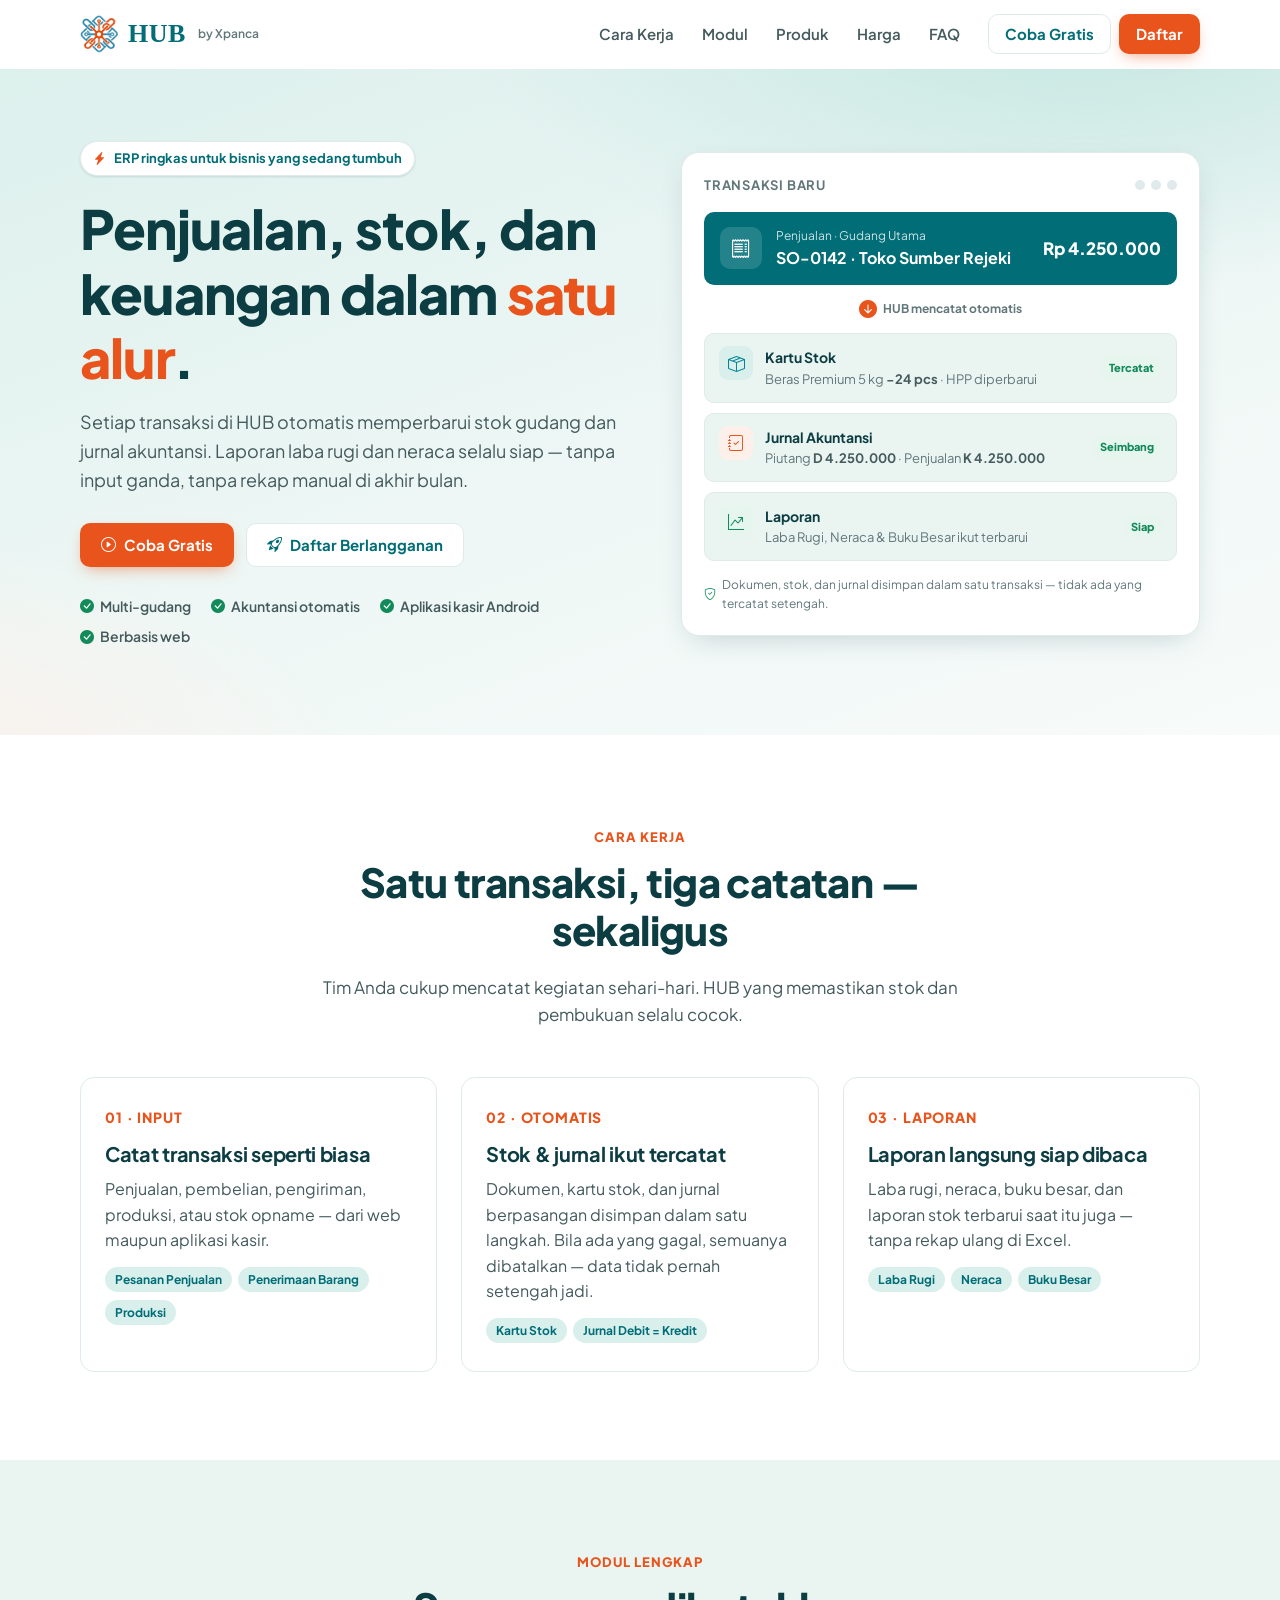
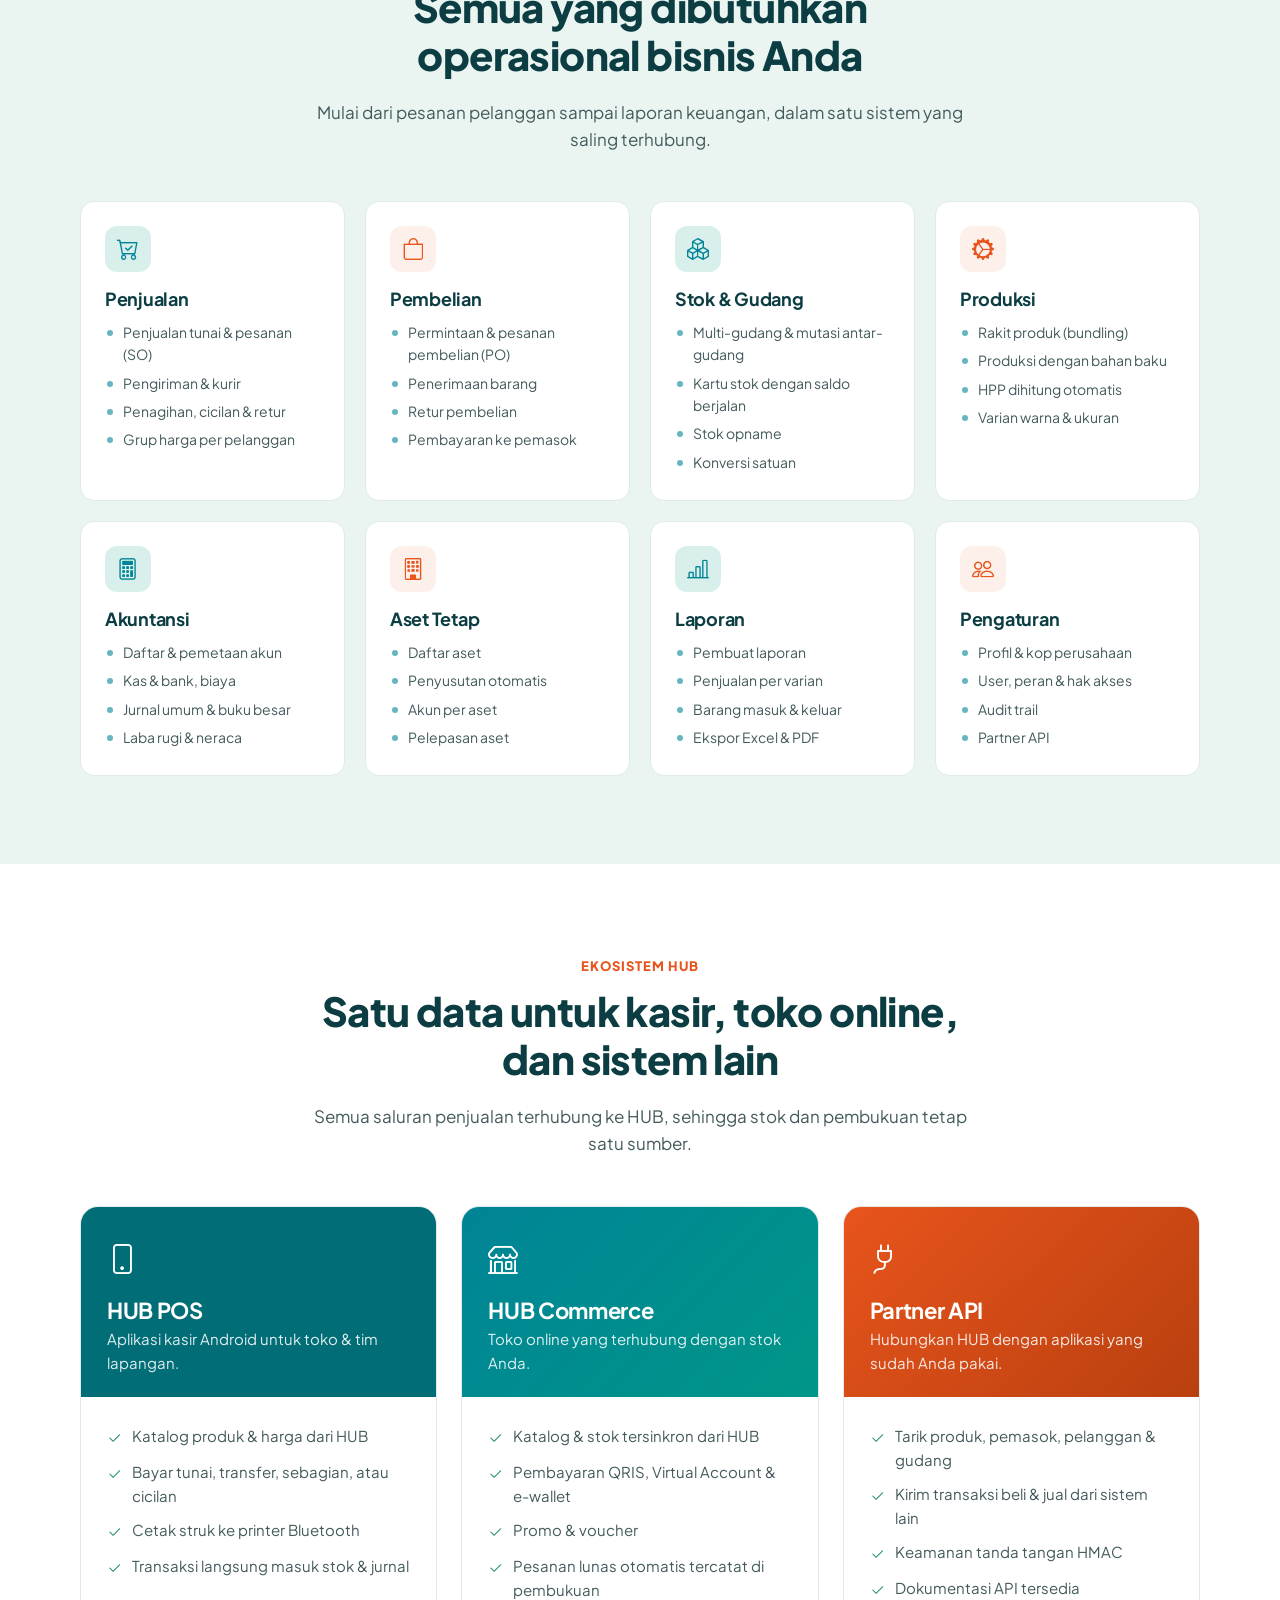
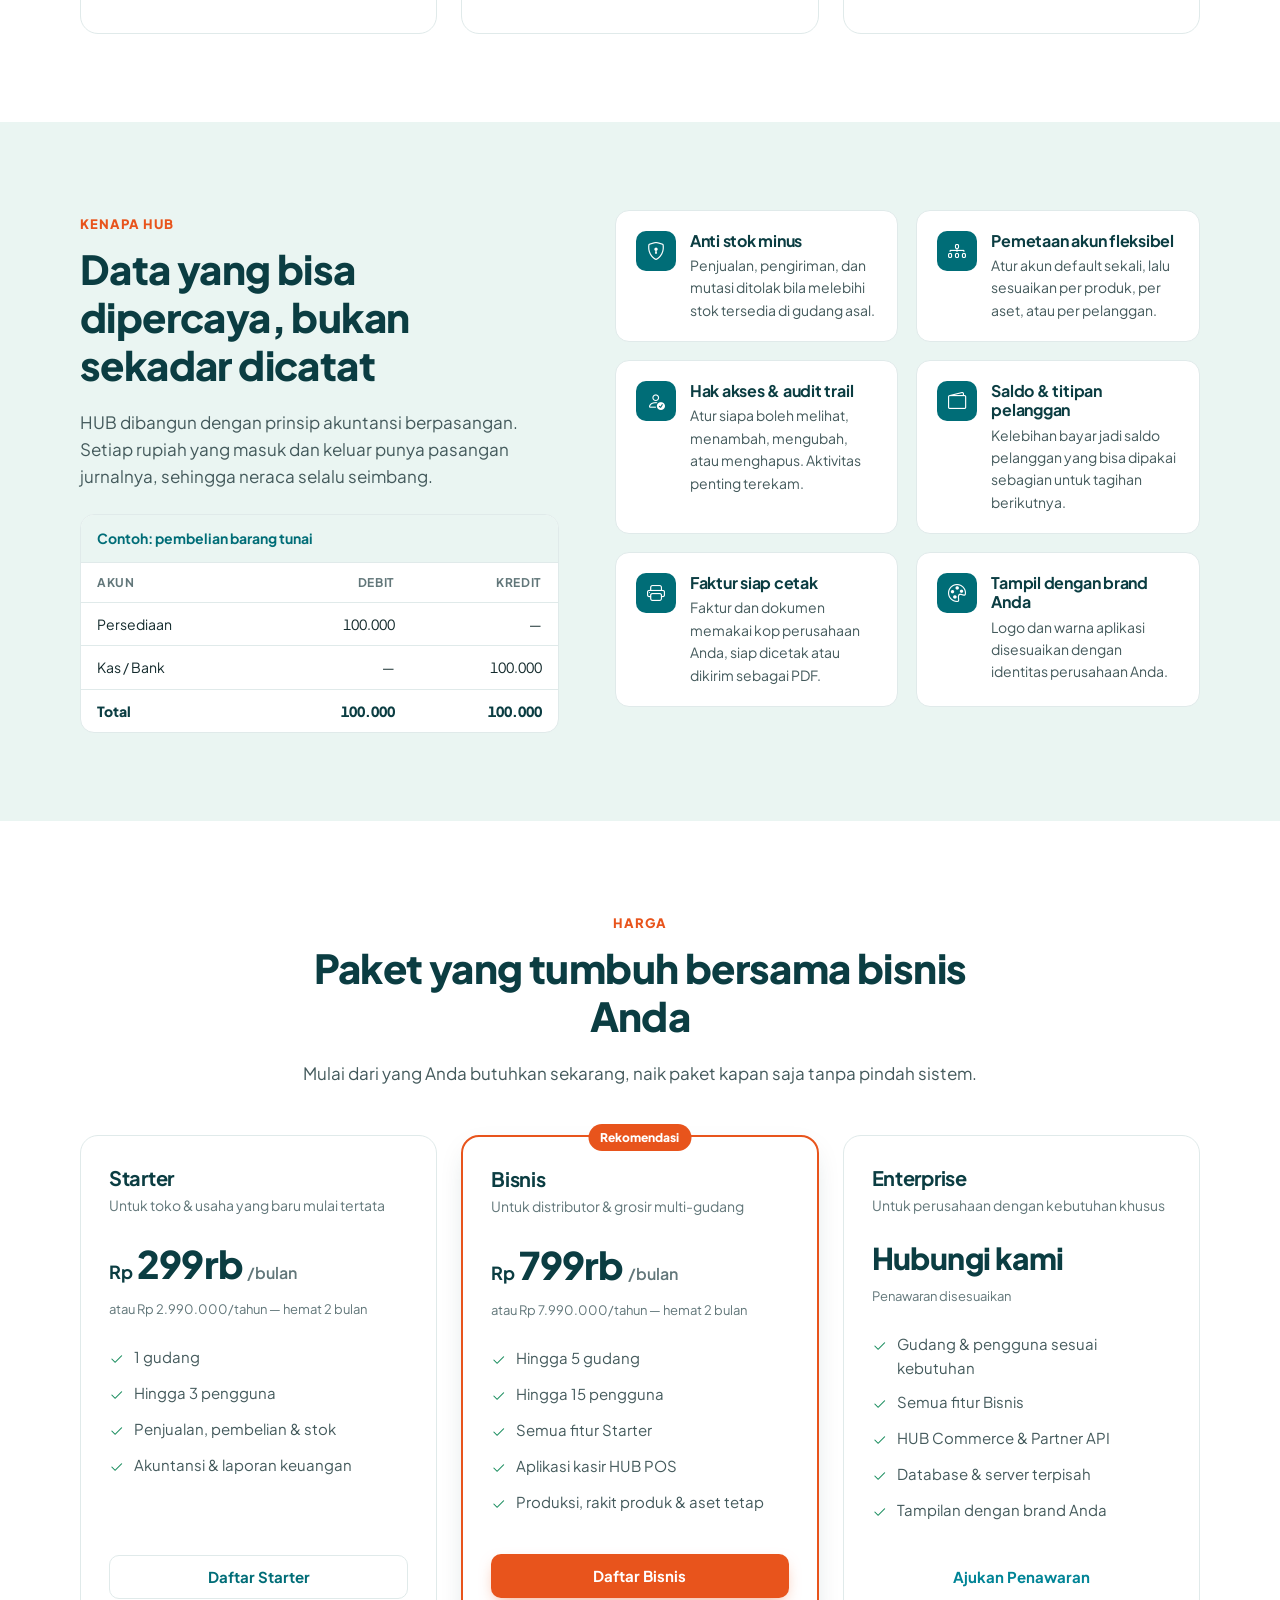
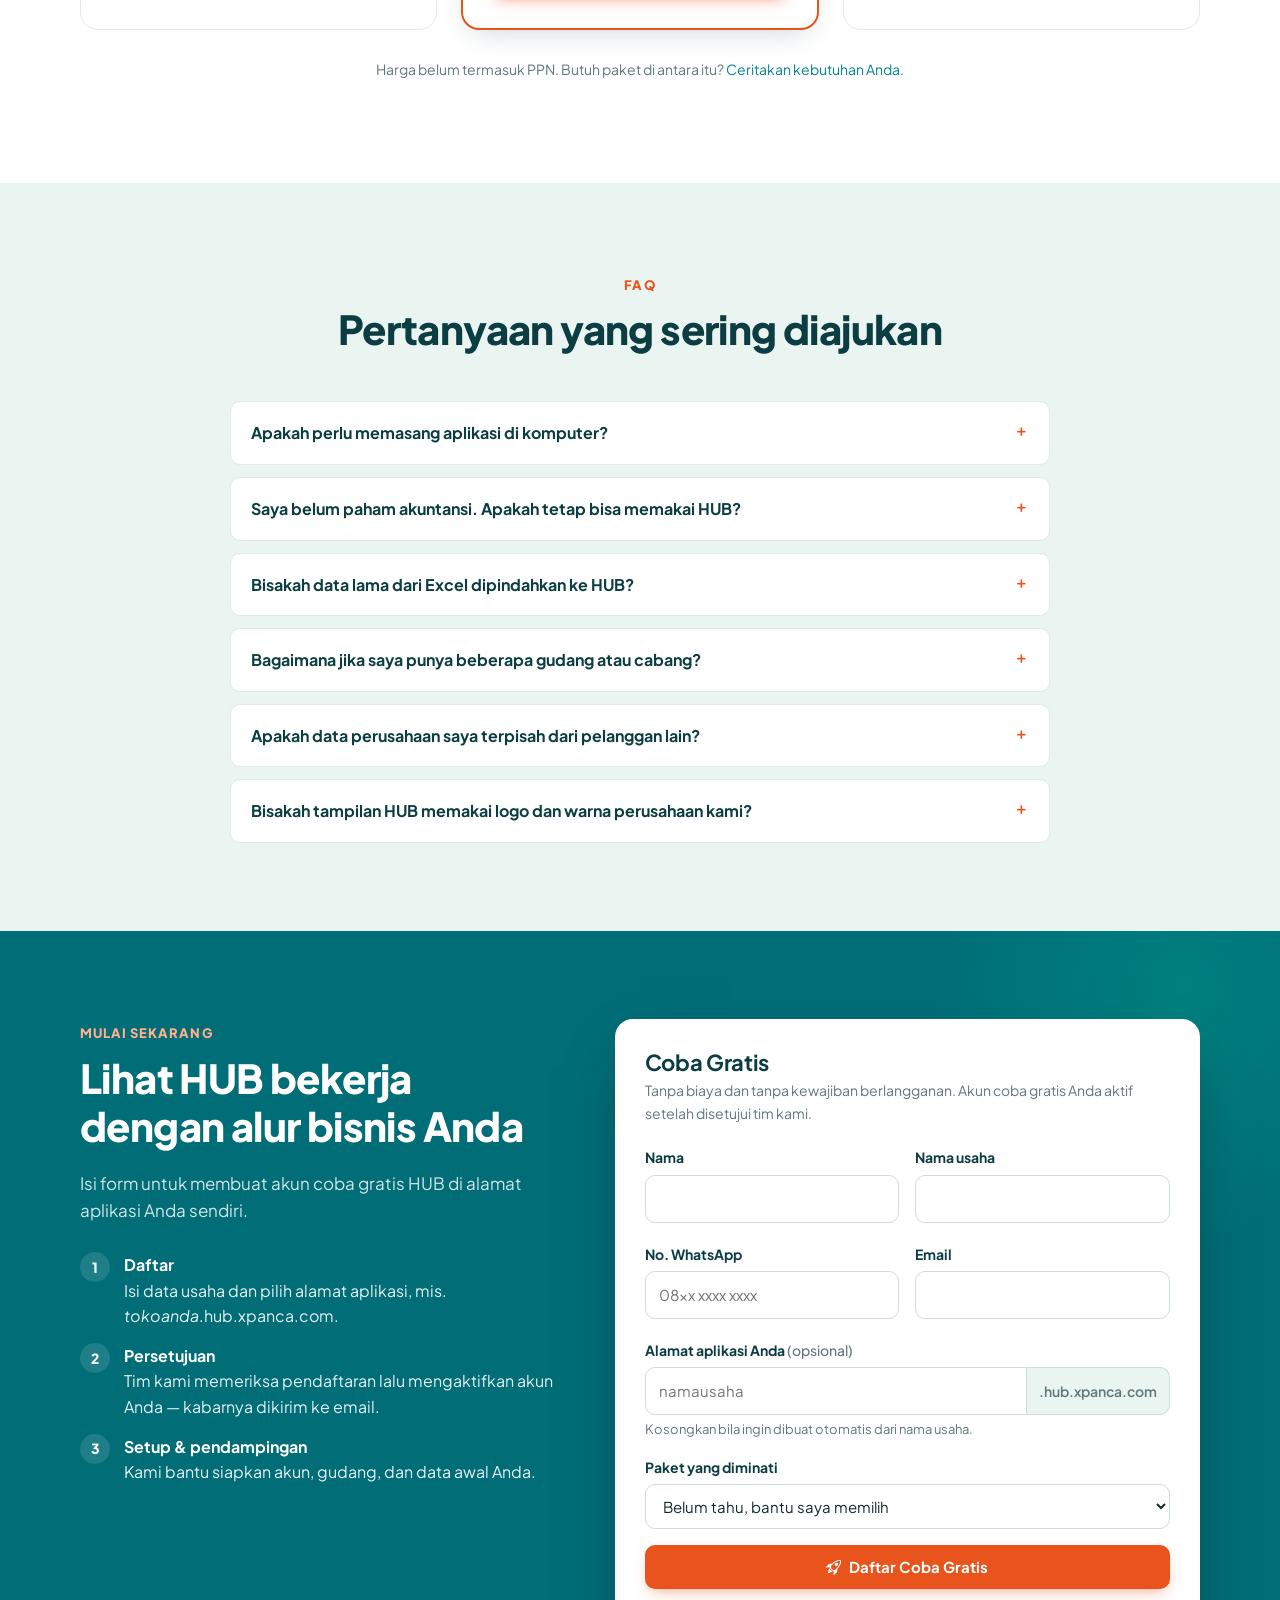
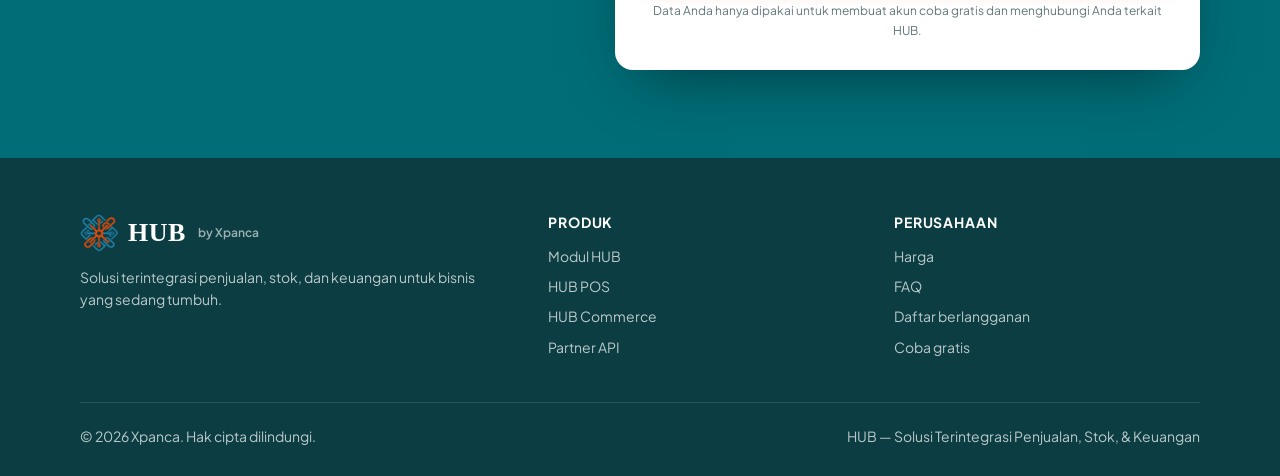
==== commit 1d13060c: "Tema hijau toska seperti aplikasi HUB, aksen oranye tetap Latar hero/section mengikuti toska sidebar" ====
--- a/view/index.html
+++ b/view/index.html
@@ -8,7 +8,7 @@
       name="description"
       content="HUB adalah sistem operasional bisnis yang menyatukan penjualan, pembelian, stok multi-gudang, aset, dan akuntansi. Setiap transaksi otomatis memperbarui stok dan jurnal."
     />
-    <meta name="theme-color" content="#1f3a68" />
+    <meta name="theme-color" content="#006d77" />
     <link rel="icon" type="image/png" href="assets/images/logo.png" />
 
     <meta property="og:type" content="website" />
@@ -30,7 +30,7 @@
       href="https://cdn.jsdelivr.net/npm/bootstrap-icons@1.11.3/font/bootstrap-icons.min.css"
     />
     <!-- ?v= = cache-buster: aset di-cache 1 hari (main.go), naikkan saat CSS/JS diubah. -->
-    <link rel="stylesheet" href="assets/css/style.css?v=20261023-3" />
+    <link rel="stylesheet" href="assets/css/style.css?v=20261027-4" />
   </head>
 
   <body>
@@ -604,8 +604,8 @@
       <i class="bi bi-whatsapp"></i>
     </a>
 
-    <script src="assets/js/config.js?v=20261023-3"></script>
-    <script src="assets/js/paket.js?v=20261023-3"></script>
-    <script src="assets/js/main.js?v=20261023-3"></script>
+    <script src="assets/js/config.js?v=20261027-4"></script>
+    <script src="assets/js/paket.js?v=20261027-4"></script>
+    <script src="assets/js/main.js?v=20261027-4"></script>
   </body>
 </html>
--- a/view/assets/css/style.css
+++ b/view/assets/css/style.css
@@ -1,28 +1,35 @@
 /* HUB by Xpanca — situs perusahaan.
-   Warna diambil dari logo HUB (assets/images/logo.png):
-   navy tulisan "HUB", biru rantai, oranye simpul tengah. */
+   Latar & warna merek mengikuti aplikasi HUB (sidebar web-hub-v2/v3: gradasi
+   hijau toska #008496 → #009688), supaya situs & aplikasi terasa satu produk.
+   Oranye simpul logo tetap jadi aksen: tombol utama, sorotan, lencana. */
 
 :root {
-  --navy: #1f3a68;
-  --navy-900: #13264a;
-  --blue: #2b8bc0;
-  --blue-50: #eaf4fa;
-  --orange: #e8541c;
-  --orange-600: #cc4613;
-  --orange-50: #fdf0ea;
-
-  --ink: #14213a;
-  --ink-2: #44506a;
-  --ink-3: #6b7590;
-  --line: #e3e8f0;
+  /* brand = toska aplikasi HUB; accent = oranye logo (tombol utama, sorotan). */
+  --brand-dark: #006d77;
+  --brand-900: #0b3d42;
+  --brand: #008496;
+  --brand-50: #d9efec;
+  --accent: #e8541c;
+  --accent-600: #cc4613;
+  --accent-50: #fdf0ea;
+
+  --ink: #132a2c;
+  --ink-2: #445a5c;
+  --ink-3: #62777a;
+  --line: #e0eaea;
   --bg: #ffffff;
-  --bg-soft: #f5f8fc;
+  --bg-soft: #eaf5f2;
+  /* Latar hero beranda & kepala halaman Daftar: hijau muda + semburat oranye. */
+  --bg-hero:
+    radial-gradient(700px 380px at -10% 110%, var(--accent-50), transparent 70%),
+    radial-gradient(900px 420px at 85% -10%, #c4e6e1, transparent 70%),
+    linear-gradient(160deg, #dcf0ec 0%, #eef7f5 55%, #f7fbfa 100%);
   --ok: #138a5a;
 
   --radius: 14px;
   --radius-sm: 10px;
-  --shadow-sm: 0 1px 2px rgba(19, 38, 74, 0.06), 0 1px 3px rgba(19, 38, 74, 0.08);
-  --shadow: 0 10px 30px -12px rgba(19, 38, 74, 0.25);
+  --shadow-sm: 0 1px 2px rgba(11, 61, 66, 0.06), 0 1px 3px rgba(11, 61, 66, 0.08);
+  --shadow: 0 10px 30px -12px rgba(11, 61, 66, 0.25);
   --container: 1160px;
   --font: "Plus Jakarta Sans", system-ui, -apple-system, "Segoe UI", Roboto, sans-serif;
 }
@@ -54,7 +61,7 @@
 }
 
 a {
-  color: var(--blue);
+  color: var(--brand);
   text-decoration: none;
 }
 a:hover {
@@ -67,7 +74,7 @@
 h4 {
   margin: 0 0 0.5em;
   line-height: 1.2;
-  color: var(--navy-900);
+  color: var(--brand-900);
   letter-spacing: -0.015em;
 }
 
@@ -76,7 +83,7 @@
 }
 
 :focus-visible {
-  outline: 3px solid color-mix(in srgb, var(--blue) 55%, transparent);
+  outline: 3px solid color-mix(in srgb, var(--brand) 55%, transparent);
   outline-offset: 2px;
   border-radius: 6px;
 }
@@ -92,7 +99,7 @@
   position: absolute;
   left: -999px;
   top: 8px;
-  background: var(--navy);
+  background: var(--brand-dark);
   color: #fff;
   padding: 8px 14px;
   border-radius: 8px;
@@ -128,27 +135,27 @@
   transform: none;
 }
 .btn-primary {
-  background: var(--orange);
+  background: var(--accent);
   color: #fff;
   box-shadow: 0 6px 16px -6px rgba(232, 84, 28, 0.6);
 }
 .btn-primary:hover {
-  background: var(--orange-600);
+  background: var(--accent-600);
 }
 .btn-outline {
   background: #fff;
-  color: var(--navy);
+  color: var(--brand-dark);
   border-color: var(--line);
 }
 .btn-outline:hover {
-  border-color: var(--navy);
-}
-.btn-navy {
-  background: var(--navy);
-  color: #fff;
-}
-.btn-navy:hover {
-  background: var(--navy-900);
+  border-color: var(--brand-dark);
+}
+.btn-dark {
+  background: var(--brand-dark);
+  color: #fff;
+}
+.btn-dark:hover {
+  background: var(--brand-900);
 }
 .btn-block {
   width: 100%;
@@ -172,7 +179,7 @@
 }
 .site-header.is-scrolled {
   border-bottom-color: var(--line);
-  box-shadow: 0 4px 18px -12px rgba(19, 38, 74, 0.3);
+  box-shadow: 0 4px 18px -12px rgba(11, 61, 66, 0.3);
 }
 .nav {
   display: flex;
@@ -184,7 +191,7 @@
   display: flex;
   align-items: center;
   gap: 10px;
-  color: var(--navy);
+  color: var(--brand-dark);
   text-decoration: none;
 }
 .brand:hover {
@@ -223,7 +230,7 @@
   border-radius: 8px;
 }
 .nav-links a:hover {
-  color: var(--navy);
+  color: var(--brand-dark);
   background: var(--bg-soft);
   text-decoration: none;
 }
@@ -239,7 +246,7 @@
   width: 44px;
   height: 44px;
   font-size: 22px;
-  color: var(--navy);
+  color: var(--brand-dark);
   cursor: pointer;
 }
 
@@ -249,9 +256,7 @@
   position: relative;
   overflow: hidden;
   padding: 72px 0 88px;
-  background:
-    radial-gradient(900px 420px at 85% -10%, var(--blue-50), transparent 70%),
-    radial-gradient(700px 380px at -10% 110%, var(--orange-50), transparent 70%);
+  background: var(--bg-hero);
 }
 .hero-grid {
   display: grid;
@@ -267,14 +272,14 @@
   border-radius: 999px;
   background: #fff;
   border: 1px solid var(--line);
-  color: var(--navy);
+  color: var(--brand-dark);
   font-size: 13px;
   font-weight: 700;
   margin-bottom: 20px;
   box-shadow: var(--shadow-sm);
 }
 .eyebrow i {
-  color: var(--orange);
+  color: var(--accent);
 }
 .hero h1 {
   font-size: clamp(34px, 5vw, 54px);
@@ -282,7 +287,7 @@
   margin-bottom: 18px;
 }
 .hero h1 .hl {
-  color: var(--orange);
+  color: var(--accent);
 }
 .hero-lead {
   font-size: 18px;
@@ -350,7 +355,7 @@
   gap: 14px;
   padding: 14px 16px;
   border-radius: var(--radius-sm);
-  background: var(--navy);
+  background: var(--brand-dark);
   color: #fff;
 }
 .trx-ic {
@@ -387,7 +392,7 @@
   margin: 10px 0;
 }
 .flow-arrow i {
-  color: var(--orange);
+  color: var(--accent);
   font-size: 18px;
 }
 .outputs {
@@ -413,12 +418,12 @@
   font-size: 16px;
 }
 .out-ic.blue {
-  background: var(--blue-50);
-  color: var(--blue);
+  background: var(--brand-50);
+  color: var(--brand);
 }
 .out-ic.orange {
-  background: var(--orange-50);
-  color: var(--orange);
+  background: var(--accent-50);
+  color: var(--accent);
 }
 .out-ic.green {
   background: #e6f5ee;
@@ -427,7 +432,7 @@
 .out-t {
   font-weight: 700;
   font-size: 14px;
-  color: var(--navy-900);
+  color: var(--brand-900);
 }
 .out-d {
   font-size: 13px;
@@ -474,7 +479,7 @@
 }
 .kicker {
   display: inline-block;
-  color: var(--orange);
+  color: var(--accent);
   font-weight: 800;
   font-size: 13px;
   letter-spacing: 0.08em;
@@ -509,7 +514,7 @@
 .step-no {
   font-weight: 800;
   font-size: 14px;
-  color: var(--orange);
+  color: var(--accent);
   letter-spacing: 0.06em;
   margin-bottom: 14px;
   display: block;
@@ -533,8 +538,8 @@
   display: inline-block;
   font-size: 12px;
   font-weight: 700;
-  color: var(--navy);
-  background: var(--blue-50);
+  color: var(--brand-dark);
+  background: var(--brand-50);
   border-radius: 999px;
   padding: 3px 10px;
 }
@@ -554,7 +559,7 @@
   transition: border-color 0.2s, box-shadow 0.2s, transform 0.2s;
 }
 .module:hover {
-  border-color: color-mix(in srgb, var(--blue) 40%, var(--line));
+  border-color: color-mix(in srgb, var(--brand) 40%, var(--line));
   box-shadow: var(--shadow);
   transform: translateY(-2px);
 }
@@ -565,13 +570,13 @@
   display: grid;
   place-items: center;
   font-size: 22px;
-  background: var(--blue-50);
-  color: var(--blue);
+  background: var(--brand-50);
+  color: var(--brand);
   margin-bottom: 16px;
 }
 .module:nth-child(even) .module-ic {
-  background: var(--orange-50);
-  color: var(--orange);
+  background: var(--accent-50);
+  color: var(--accent);
 }
 .module h3 {
   font-size: 18px;
@@ -596,7 +601,7 @@
   width: 6px;
   height: 6px;
   border-radius: 50%;
-  background: var(--blue);
+  background: var(--brand);
   opacity: 0.6;
 }
 
@@ -618,13 +623,13 @@
 .product-top {
   padding: 28px 26px 22px;
   color: #fff;
-  background: var(--navy);
+  background: var(--brand-dark);
 }
 .product:nth-child(2) .product-top {
-  background: linear-gradient(135deg, var(--blue), #1f6f9c);
+  background: linear-gradient(135deg, var(--brand), #009688);
 }
 .product:nth-child(3) .product-top {
-  background: linear-gradient(135deg, var(--orange), #b9400f);
+  background: linear-gradient(135deg, var(--accent), #b9400f);
 }
 .product-top i {
   font-size: 30px;
@@ -690,7 +695,7 @@
 .ledger-cap {
   padding: 12px 16px;
   font-weight: 700;
-  color: var(--navy);
+  color: var(--brand-dark);
   border-bottom: 1px solid var(--line);
   background: var(--bg-soft);
 }
@@ -718,7 +723,7 @@
 .ledger tr:last-child td {
   border-bottom: 0;
   font-weight: 800;
-  color: var(--navy-900);
+  color: var(--brand-900);
 }
 .features {
   display: grid;
@@ -740,7 +745,7 @@
   border-radius: 10px;
   display: grid;
   place-items: center;
-  background: var(--navy);
+  background: var(--brand-dark);
   color: #fff;
   font-size: 18px;
 }
@@ -772,7 +777,7 @@
   padding: 30px 28px;
 }
 .plan.is-featured {
-  border: 2px solid var(--orange);
+  border: 2px solid var(--accent);
   box-shadow: var(--shadow);
 }
 .plan-badge {
@@ -780,7 +785,7 @@
   top: -13px;
   left: 50%;
   transform: translateX(-50%);
-  background: var(--orange);
+  background: var(--accent);
   color: #fff;
   font-size: 12px;
   font-weight: 800;
@@ -802,7 +807,7 @@
   align-items: baseline;
   gap: 4px;
   margin-bottom: 4px;
-  color: var(--navy-900);
+  color: var(--brand-900);
 }
 .price .cur {
   font-weight: 700;
@@ -848,14 +853,14 @@
   padding: 0 20px;
 }
 .faq details[open] {
-  border-color: color-mix(in srgb, var(--blue) 35%, var(--line));
+  border-color: color-mix(in srgb, var(--brand) 35%, var(--line));
 }
 .faq summary {
   cursor: pointer;
   list-style: none;
   padding: 18px 0;
   font-weight: 700;
-  color: var(--navy-900);
+  color: var(--brand-900);
   display: flex;
   justify-content: space-between;
   gap: 16px;
@@ -866,7 +871,7 @@
 .faq summary::after {
   content: "\F4FE"; /* bi-plus-lg */
   font-family: "bootstrap-icons";
-  color: var(--orange);
+  color: var(--accent);
   flex: none;
   transition: transform 0.2s;
 }
@@ -881,7 +886,7 @@
 /* ===================== Kontak / Demo ===================== */
 
 .contact {
-  background: var(--navy);
+  background: var(--brand-dark);
   color: #fff;
   position: relative;
   overflow: hidden;
@@ -894,7 +899,7 @@
   right: -160px;
   top: -200px;
   border-radius: 50%;
-  background: radial-gradient(circle, rgba(43, 139, 192, 0.45), transparent 70%);
+  background: radial-gradient(circle, rgba(0, 150, 136, 0.45), transparent 70%);
 }
 .contact-grid {
   position: relative;
@@ -1001,7 +1006,7 @@
   font-weight: 700;
   font-size: 14px;
   margin-bottom: 6px;
-  color: var(--navy-900);
+  color: var(--brand-900);
 }
 .field label .opt {
   color: var(--ink-3);
@@ -1015,7 +1020,7 @@
   font-size: 15px;
   color: var(--ink);
   padding: 11px 13px;
-  border: 1px solid #cfd7e3;
+  border: 1px solid #cfdcdc;
   border-radius: 10px;
   background: #fff;
   transition: border-color 0.15s, box-shadow 0.15s;
@@ -1028,8 +1033,8 @@
 .field select:focus,
 .field textarea:focus {
   outline: none;
-  border-color: var(--blue);
-  box-shadow: 0 0 0 3px color-mix(in srgb, var(--blue) 22%, transparent);
+  border-color: var(--brand);
+  box-shadow: 0 0 0 3px color-mix(in srgb, var(--brand) 22%, transparent);
 }
 .field.has-error input,
 .field.has-error select,
@@ -1077,7 +1082,7 @@
 /* ===================== Footer ===================== */
 
 .site-footer {
-  background: var(--navy-900);
+  background: var(--brand-900);
   color: rgba(255, 255, 255, 0.72);
   padding: 56px 0 28px;
   font-size: 14px;
@@ -1211,9 +1216,7 @@
 
 .page-head {
   padding: 48px 0 36px;
-  background:
-    radial-gradient(800px 300px at 90% -20%, var(--blue-50), transparent 70%),
-    radial-gradient(600px 260px at -10% 120%, var(--orange-50), transparent 70%);
+  background: var(--bg-hero);
   border-bottom: 1px solid var(--line);
 }
 .crumbs {
@@ -1252,7 +1255,7 @@
   width: 22px;
   height: 22px;
   border-radius: 50%;
-  background: var(--navy);
+  background: var(--brand-dark);
   color: #fff;
   font-size: 12px;
   margin-right: 6px;
@@ -1288,8 +1291,8 @@
   width: 28px;
   height: 28px;
   border-radius: 50%;
-  background: var(--orange-50);
-  color: var(--orange);
+  background: var(--accent-50);
+  color: var(--accent);
   font-size: 14px;
   font-weight: 800;
   flex: none;
@@ -1326,15 +1329,15 @@
   transition: border-color 0.15s, box-shadow 0.15s, background-color 0.15s;
 }
 .plan-opt:hover .plan-opt-body {
-  border-color: color-mix(in srgb, var(--blue) 45%, var(--line));
+  border-color: color-mix(in srgb, var(--brand) 45%, var(--line));
 }
 .plan-opt input:checked + .plan-opt-body {
-  border-color: var(--orange);
-  background: var(--orange-50);
-  box-shadow: 0 0 0 3px color-mix(in srgb, var(--orange) 16%, transparent);
+  border-color: var(--accent);
+  background: var(--accent-50);
+  box-shadow: 0 0 0 3px color-mix(in srgb, var(--accent) 16%, transparent);
 }
 .plan-opt input:focus-visible + .plan-opt-body {
-  outline: 3px solid color-mix(in srgb, var(--blue) 55%, transparent);
+  outline: 3px solid color-mix(in srgb, var(--brand) 55%, transparent);
   outline-offset: 2px;
 }
 .plan-opt-name {
@@ -1343,13 +1346,13 @@
   align-items: center;
   gap: 6px;
   font-weight: 800;
-  color: var(--navy-900);
+  color: var(--brand-900);
 }
 .plan-opt-tag {
   font-size: 10px;
   font-weight: 800;
   color: #fff;
-  background: var(--orange);
+  background: var(--accent);
   border-radius: 999px;
   padding: 2px 7px;
   white-space: nowrap;
@@ -1400,11 +1403,11 @@
 }
 .seg input:checked + span {
   background: #fff;
-  color: var(--navy-900);
+  color: var(--brand-900);
   box-shadow: var(--shadow-sm);
 }
 .seg input:focus-visible + span {
-  outline: 3px solid color-mix(in srgb, var(--blue) 55%, transparent);
+  outline: 3px solid color-mix(in srgb, var(--brand) 55%, transparent);
 }
 .seg small {
   font-size: 11px;
@@ -1414,6 +1417,11 @@
   border-radius: 999px;
   padding: 1px 7px;
 }
+/* Periode yang tidak dijual untuk paket terpilih (harga 0 di katalog). */
+.seg label.is-disabled span {
+  opacity: 0.45;
+  cursor: not-allowed;
+}
 .periode-info {
   margin: 10px 0 0;
   font-size: 14px;
@@ -1433,7 +1441,7 @@
   display: flex;
   align-items: center;
   padding: 0 12px;
-  border: 1px solid #cfd7e3;
+  border: 1px solid #cfdcdc;
   border-left: 0;
   border-radius: 0 10px 10px 0;
   background: var(--bg-soft);
@@ -1472,7 +1480,7 @@
   width: 18px;
   height: 18px;
   flex: none;
-  accent-color: var(--orange);
+  accent-color: var(--accent);
 }
 
 /* Ringkasan pesanan (menempel saat digulir di desktop). */
@@ -1497,7 +1505,7 @@
   border-bottom: 1px dashed var(--line);
 }
 .sum-row b {
-  color: var(--navy-900);
+  color: var(--brand-900);
   text-align: right;
 }
 .sum-total {
@@ -1509,12 +1517,12 @@
 }
 .sum-total span {
   font-weight: 700;
-  color: var(--navy-900);
+  color: var(--brand-900);
 }
 .sum-total b {
   font-size: 24px;
   font-weight: 800;
-  color: var(--navy-900);
+  color: var(--brand-900);
   white-space: nowrap;
 }
 .sum-note {
@@ -1534,7 +1542,7 @@
   align-items: flex-start;
 }
 .sum-help i {
-  color: var(--blue);
+  color: var(--brand);
   font-size: 18px;
 }
 
@@ -1575,16 +1583,16 @@
   padding: 10px 16px;
   border-radius: 12px;
   background: var(--bg-soft);
-  border: 1px dashed #b9c4d6;
+  border: 1px dashed #b5c7c8;
   font-weight: 800;
   font-size: 20px;
   letter-spacing: 0.04em;
-  color: var(--navy-900);
+  color: var(--brand-900);
 }
 .done-code button {
   border: 0;
   background: none;
-  color: var(--blue);
+  color: var(--brand);
   cursor: pointer;
   font-size: 18px;
   padding: 2px;
@@ -1597,11 +1605,11 @@
   color: var(--ink-2);
 }
 .done .next-steps b {
-  color: var(--navy-900);
+  color: var(--brand-900);
 }
 .done .ns-no {
-  background: var(--orange-50);
-  color: var(--orange);
+  background: var(--accent-50);
+  color: var(--accent);
 }
 .done-actions {
   display: flex;
@@ -1647,7 +1655,7 @@
     right: 0;
     background: #fff;
     border-bottom: 1px solid var(--line);
-    box-shadow: 0 14px 24px -16px rgba(19, 38, 74, 0.35);
+    box-shadow: 0 14px 24px -16px rgba(11, 61, 66, 0.35);
     padding: 12px 20px 20px;
   }
   .nav-menu.is-open {
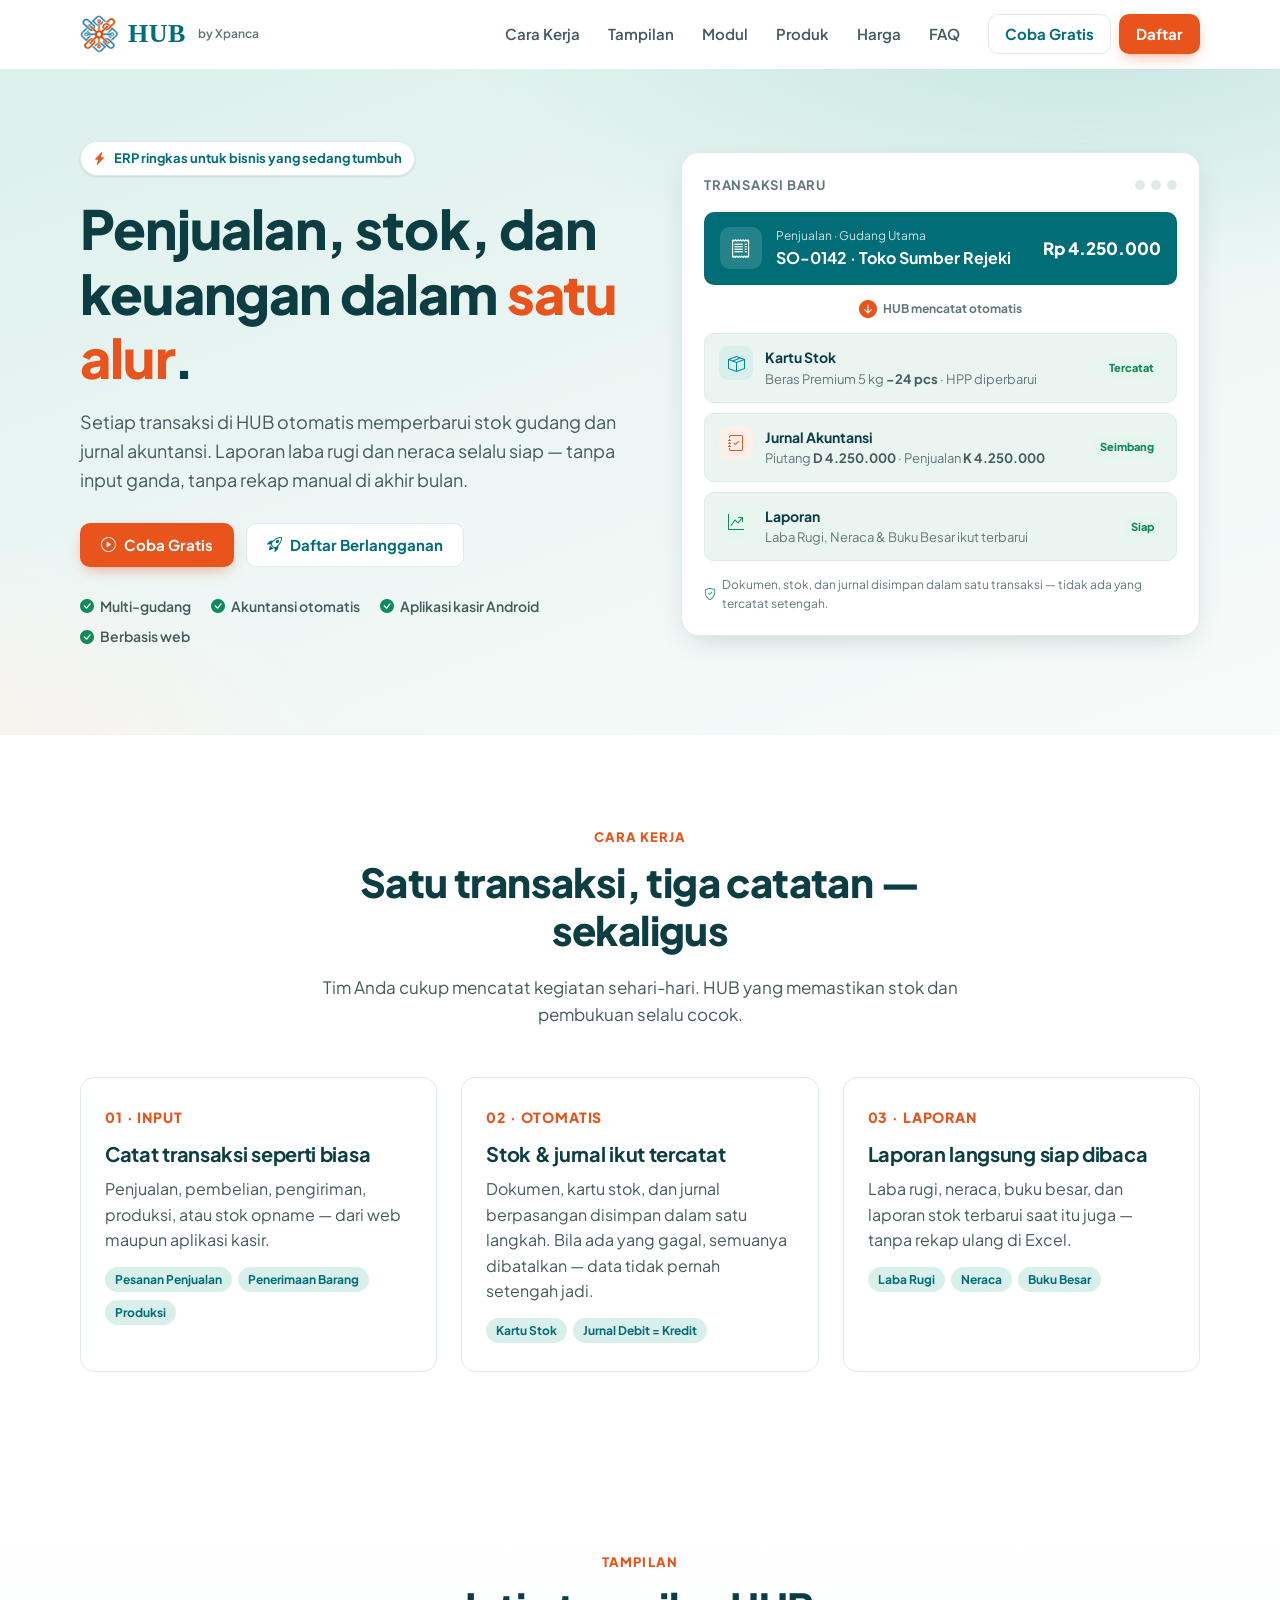
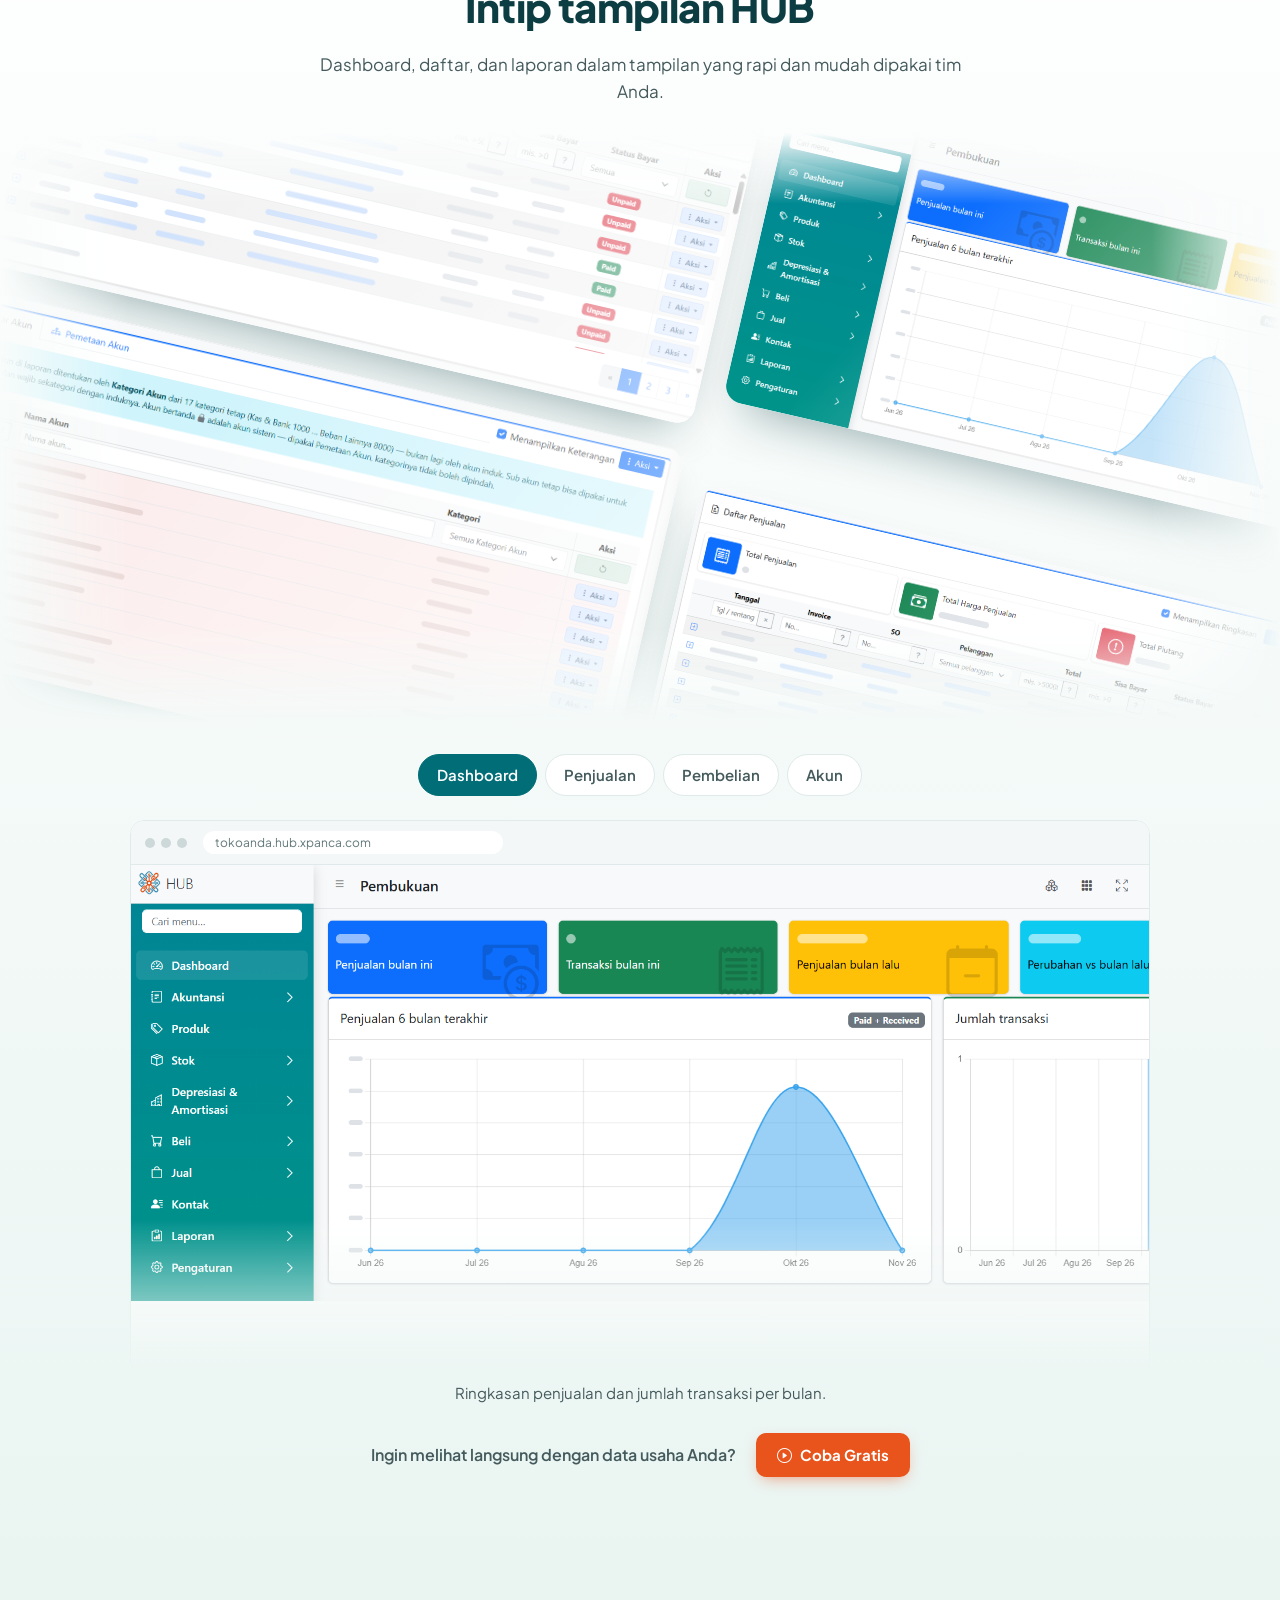
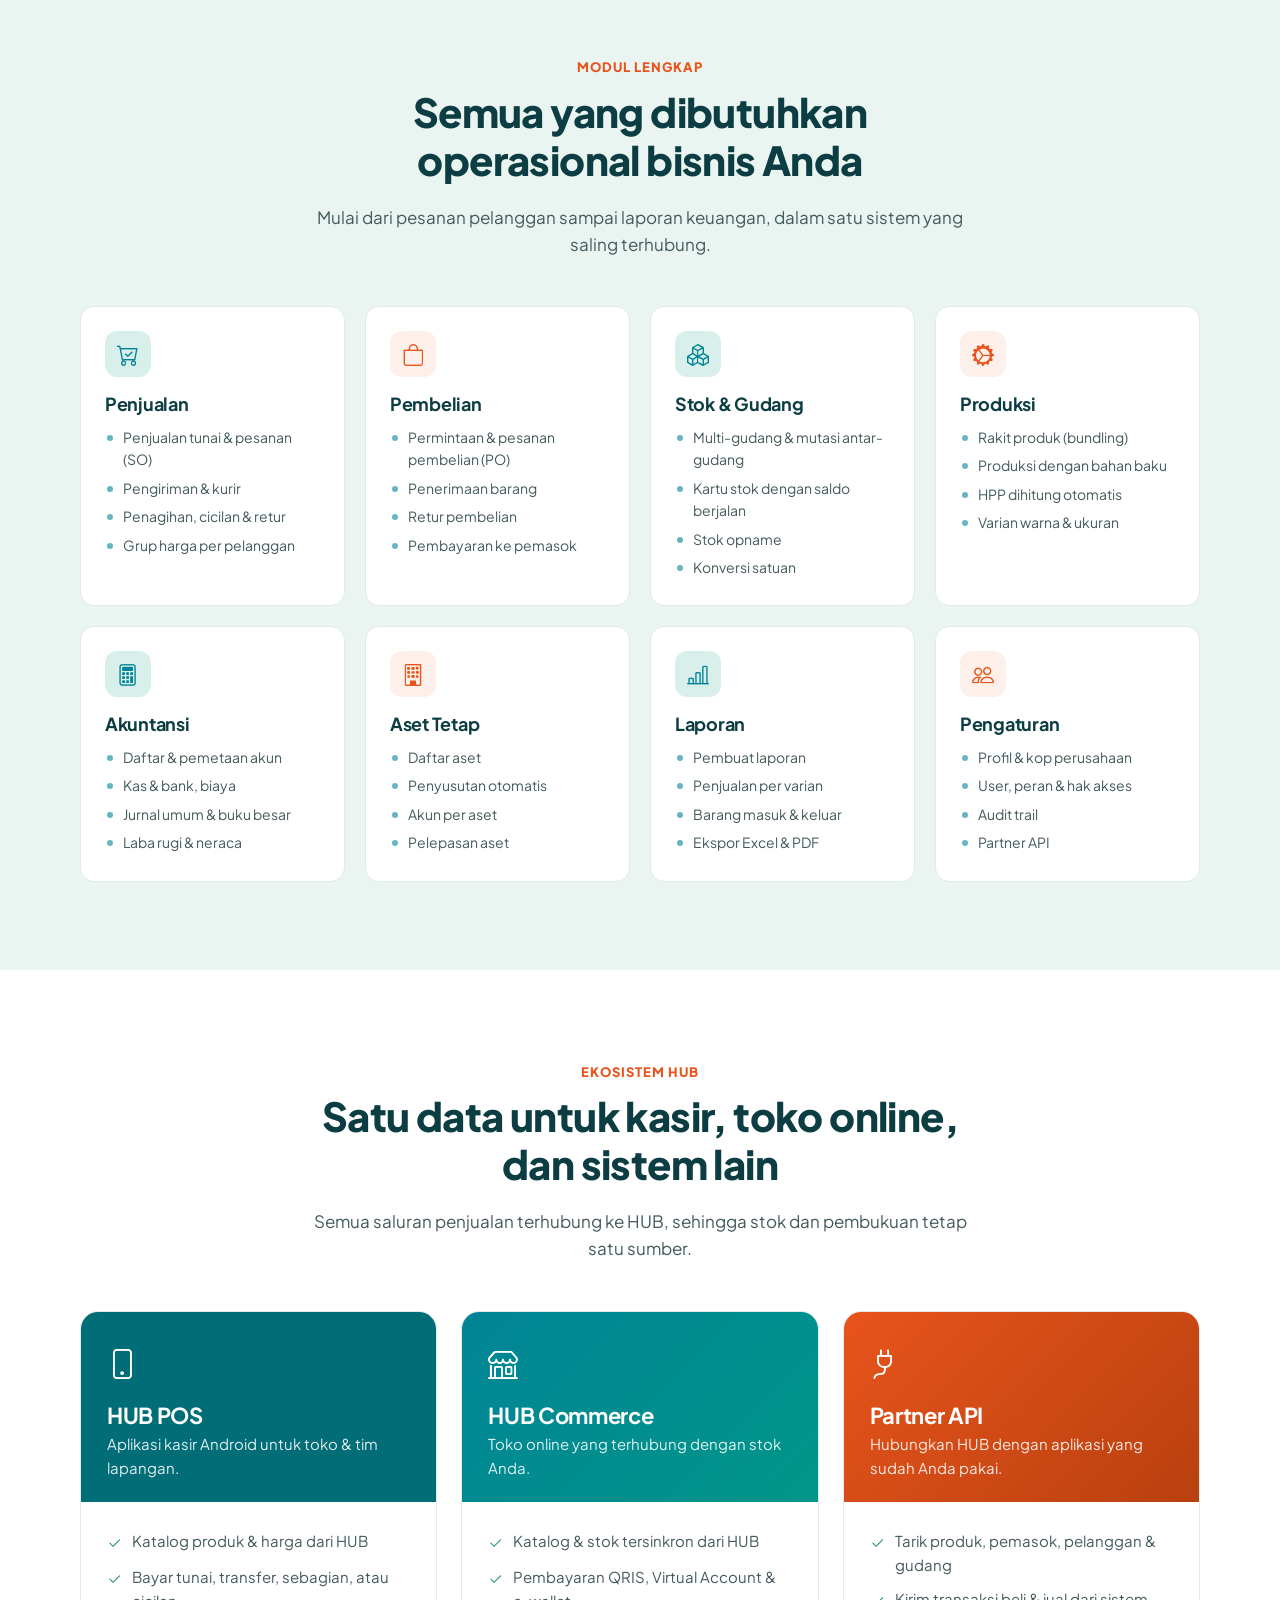
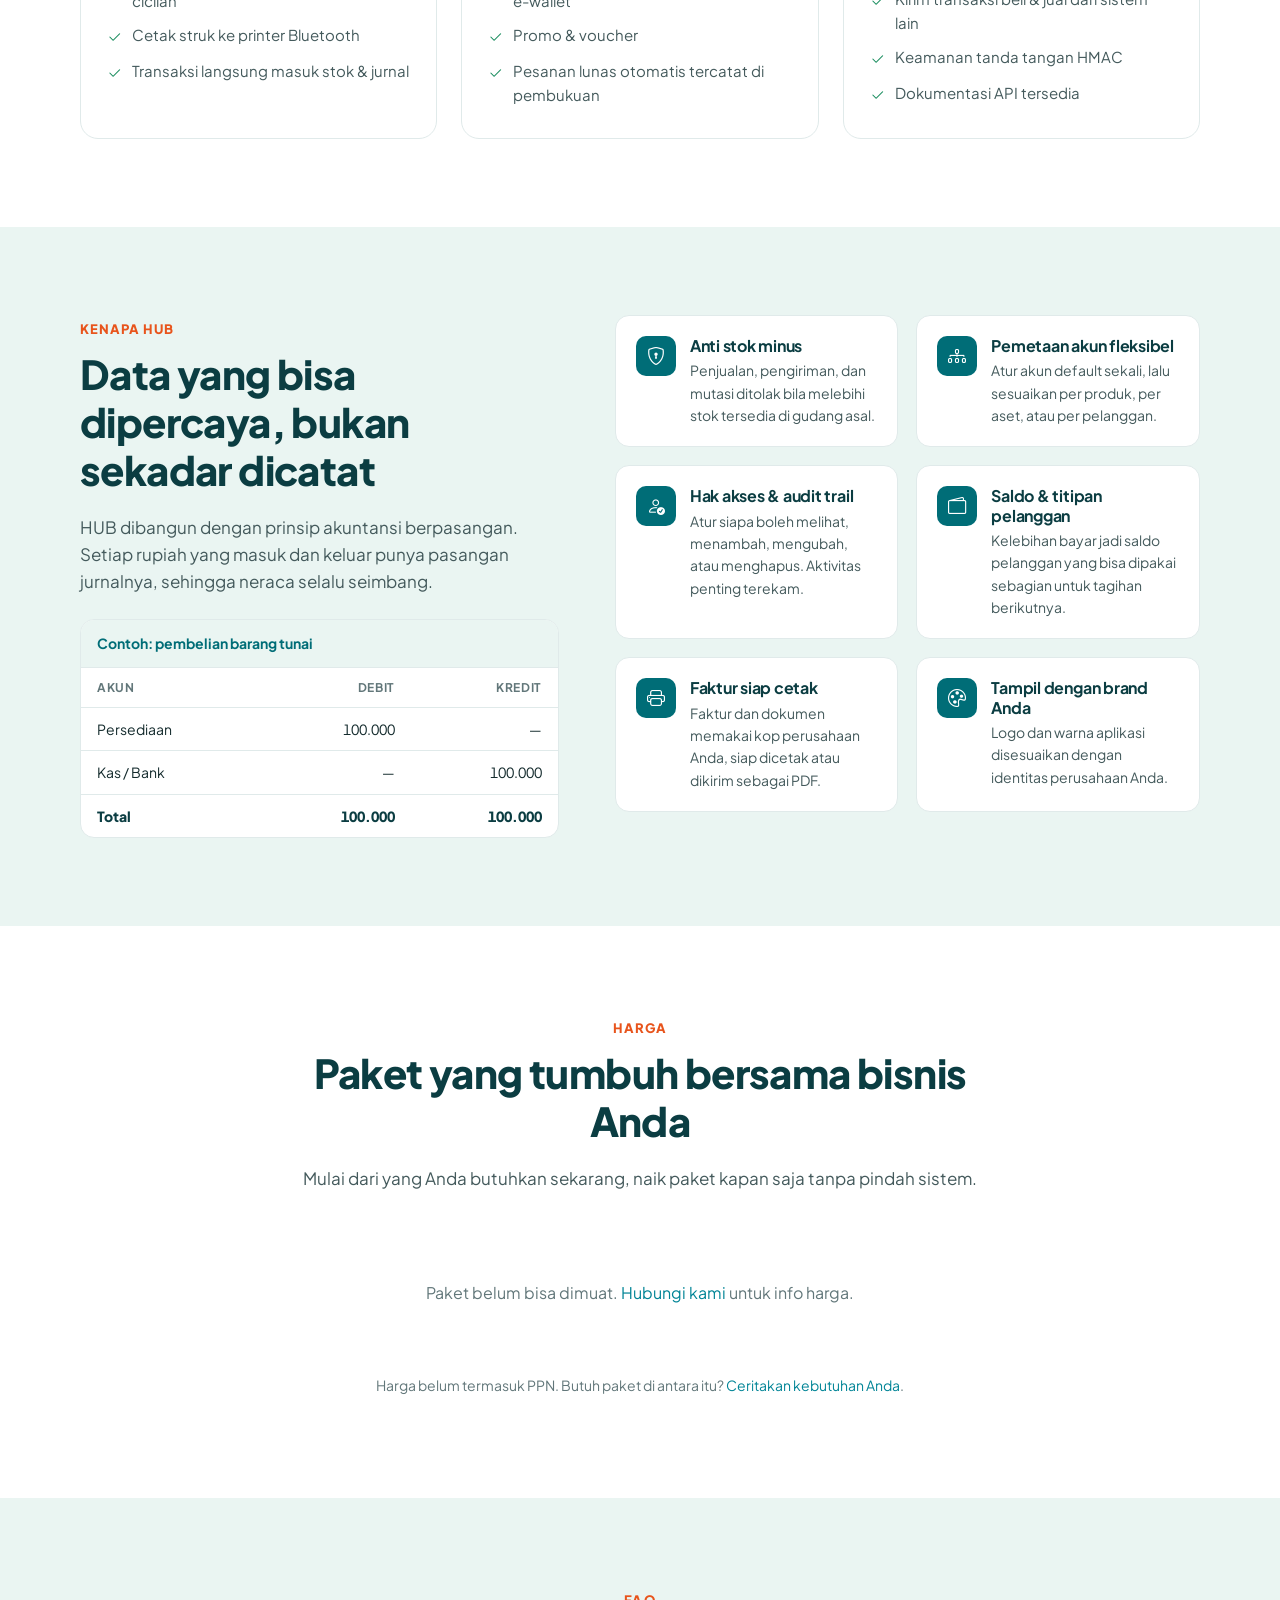
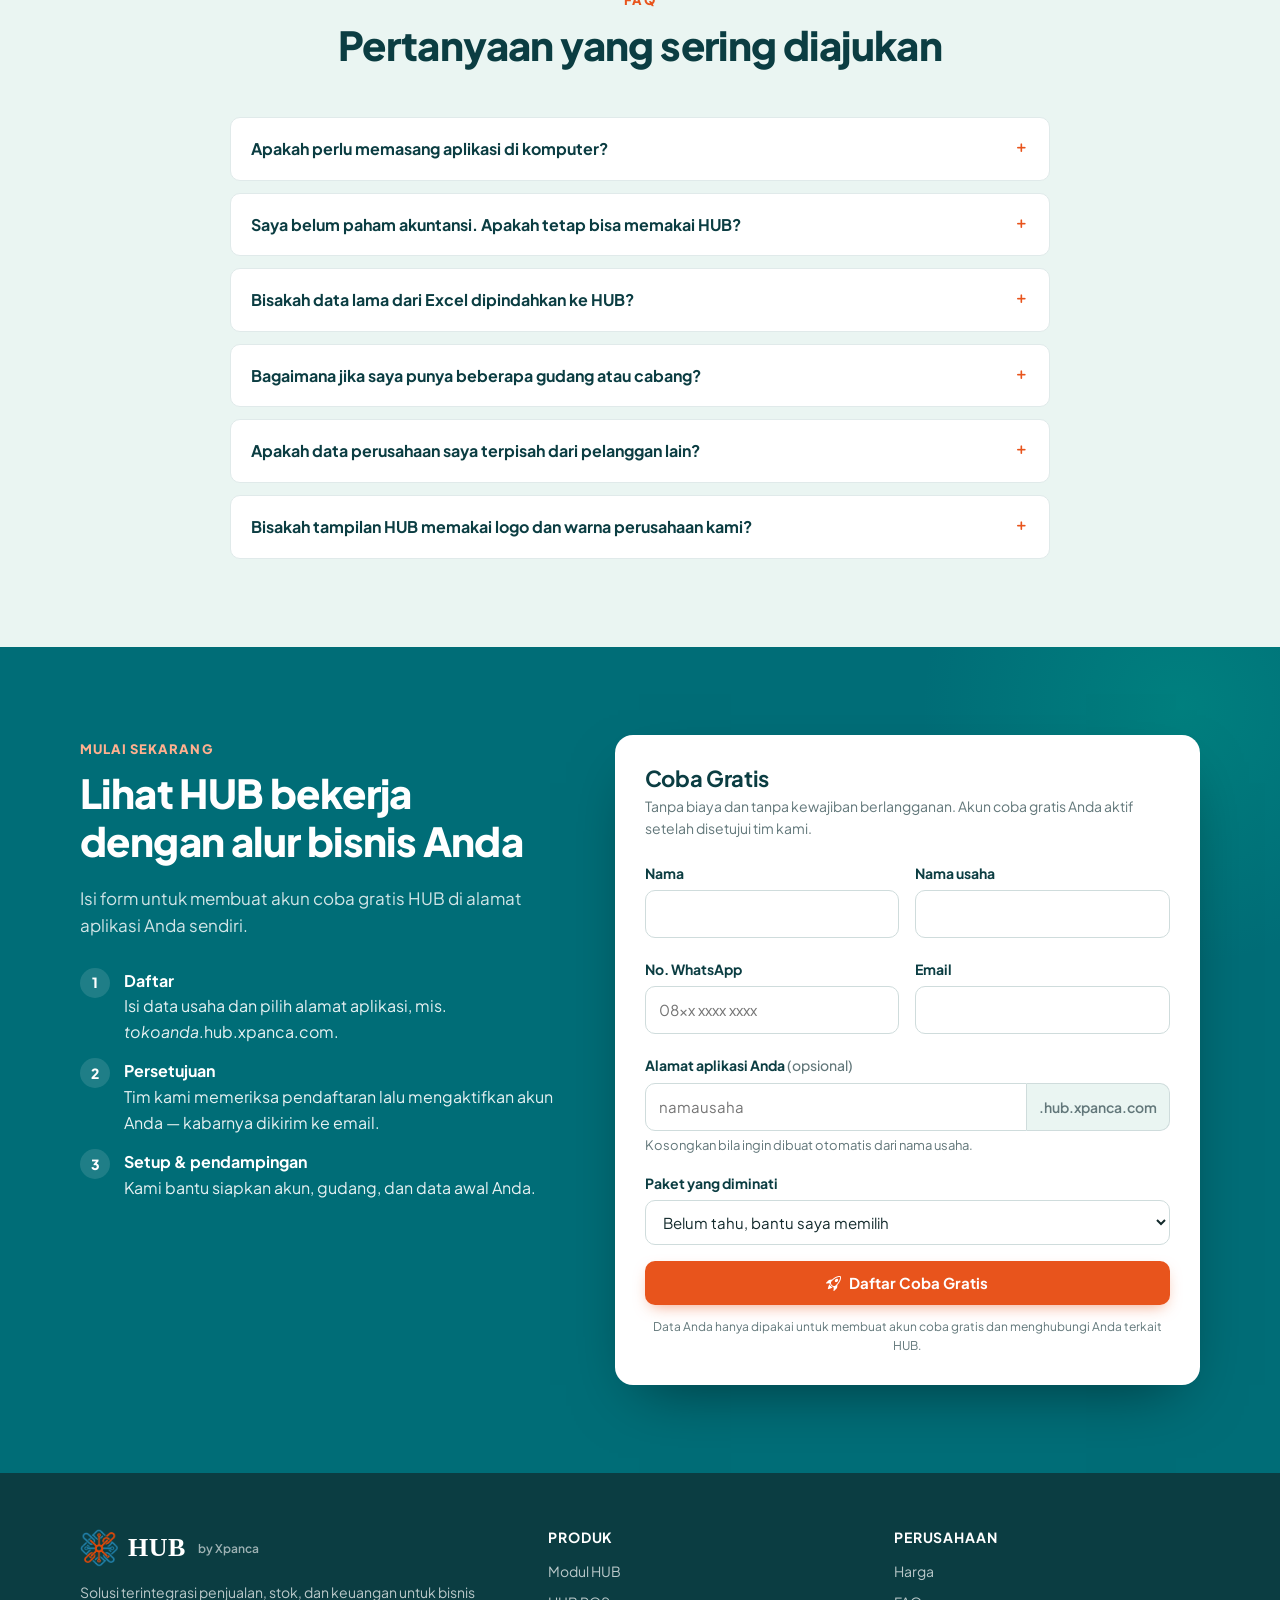
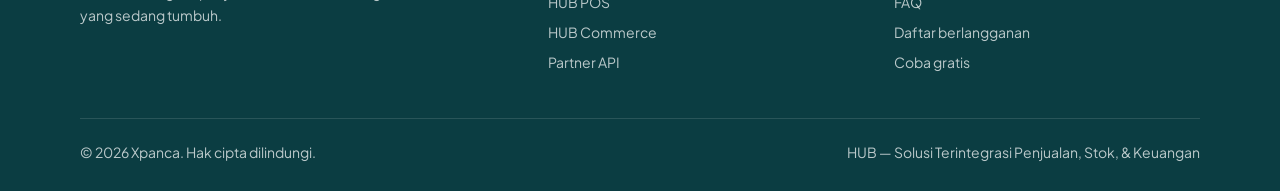
==== commit dcddb531: "Beranda: bagian Intip tampilan HUB Kolase miring dan bingkai browser dengan tab Dashboard, Penjualan" ====
--- a/view/index.html
+++ b/view/index.html
@@ -30,7 +30,7 @@
       href="https://cdn.jsdelivr.net/npm/bootstrap-icons@1.11.3/font/bootstrap-icons.min.css"
     />
     <!-- ?v= = cache-buster: aset di-cache 1 hari (main.go), naikkan saat CSS/JS diubah. -->
-    <link rel="stylesheet" href="assets/css/style.css?v=20261027-4" />
+    <link rel="stylesheet" href="assets/css/style.css?v=20261107-6" />
   </head>
 
   <body>
@@ -58,6 +58,7 @@
         <div class="nav-menu" id="navMenu">
           <ul class="nav-links">
             <li><a href="#cara-kerja">Cara Kerja</a></li>
+            <li><a href="#tampilan">Tampilan</a></li>
             <li><a href="#modul">Modul</a></li>
             <li><a href="#produk">Produk</a></li>
             <li><a href="#harga">Harga</a></li>
@@ -188,6 +189,61 @@
                 <li><span class="chip">Buku Besar</span></li>
               </ul>
             </article>
+          </div>
+        </div>
+      </section>
+
+      <!-- ===================== TAMPILAN =====================
+           Isi data di gambar sudah diganti batang DI BERKASNYA, karena berkas tetap
+           bisa dibuka lewat URL. Tab & keterangan diatur main.js; tanpa JS gambarnya
+           tetap bisa digeser. -->
+      <section class="section tampilan" id="tampilan">
+        <div class="container">
+          <div class="section-head reveal">
+            <span class="kicker">Tampilan</span>
+            <h2>Intip tampilan HUB</h2>
+            <p>Dashboard, daftar, dan laporan dalam tampilan yang rapi dan mudah dipakai tim Anda.</p>
+          </div>
+        </div>
+
+        <!-- Kolase besar: pemanis, tidak bisa diklik. -->
+        <div class="tampilan-stage" role="img" aria-label="Cuplikan beberapa layar aplikasi HUB">
+          <div class="tampilan-grid">
+            <figure class="tampilan-tile"><img src="assets/images/tampilan/pembelian.png" alt="" loading="lazy" draggable="false" /></figure>
+            <figure class="tampilan-tile"><img src="assets/images/tampilan/dashboard.png" alt="" loading="lazy" draggable="false" /></figure>
+            <figure class="tampilan-tile"><img src="assets/images/tampilan/akun.png" alt="" loading="lazy" draggable="false" /></figure>
+            <figure class="tampilan-tile"><img src="assets/images/tampilan/penjualan.png" alt="" loading="lazy" draggable="false" /></figure>
+          </div>
+        </div>
+
+        <div class="container">
+          <div class="tampilan-preview reveal">
+            <div class="tampilan-tab" id="tampilanTab" role="tablist" aria-label="Pilih layar aplikasi">
+              <button type="button" role="tab" data-ket="Ringkasan penjualan dan jumlah transaksi per bulan.">Dashboard</button>
+              <button type="button" role="tab" data-ket="Total, sisa bayar, dan status bayar tiap faktur.">Penjualan</button>
+              <button type="button" role="tab" data-ket="Pantau pembelian dan utang per pemasok.">Pembelian</button>
+              <button type="button" role="tab" data-ket="Kode, nama, dan kategori akun untuk pembukuan.">Akun</button>
+            </div>
+
+            <div class="tampilan-browser">
+              <div class="tampilan-bar" aria-hidden="true">
+                <span></span><span></span><span></span>
+                <div class="tampilan-alamat">tokoanda.hub.xpanca.com</div>
+              </div>
+              <div class="tampilan-track" id="tampilanTrack" tabindex="0">
+                <div class="tampilan-slide" role="tabpanel"><img src="assets/images/tampilan/dashboard.png" alt="Layar Dashboard HUB dengan grafik penjualan, nilainya disamarkan" loading="lazy" draggable="false" /></div>
+                <div class="tampilan-slide" role="tabpanel"><img src="assets/images/tampilan/penjualan.png" alt="Layar Daftar Penjualan HUB, isi datanya disamarkan" loading="lazy" draggable="false" /></div>
+                <div class="tampilan-slide" role="tabpanel"><img src="assets/images/tampilan/pembelian.png" alt="Layar Daftar Pembelian HUB, isi datanya disamarkan" loading="lazy" draggable="false" /></div>
+                <div class="tampilan-slide" role="tabpanel"><img src="assets/images/tampilan/akun.png" alt="Layar Daftar Akun HUB, isi datanya disamarkan" loading="lazy" draggable="false" /></div>
+              </div>
+            </div>
+
+            <p class="tampilan-ket" id="tampilanKet">Ringkasan penjualan dan jumlah transaksi per bulan.</p>
+          </div>
+
+          <div class="tampilan-cta">
+            <p>Ingin melihat langsung dengan data usaha Anda?</p>
+            <a class="btn btn-primary" href="#demo"><i class="bi bi-play-circle"></i> Coba Gratis</a>
           </div>
         </div>
       </section>
@@ -606,6 +662,6 @@
 
     <script src="assets/js/config.js?v=20261027-4"></script>
     <script src="assets/js/paket.js?v=20261027-4"></script>
-    <script src="assets/js/main.js?v=20261027-4"></script>
+    <script src="assets/js/main.js?v=20261107-2"></script>
   </body>
 </html>
--- a/view/assets/css/style.css
+++ b/view/assets/css/style.css
@@ -1746,3 +1746,191 @@
     grid-template-columns: 1fr;
   }
 }
+
+/* ===================== Tampilan (preview aplikasi) =====================
+   Satu bingkai browser dengan tab. Bagian bawahnya memudar supaya tetap terkesan
+   mengintip. Isi data sudah diganti batang di berkas gambarnya. */
+.tampilan {
+  background: linear-gradient(180deg, #ffffff 0%, var(--bg-soft) 100%);
+}
+.tampilan .section-head {
+  margin-bottom: 28px;
+}
+.tampilan-preview {
+  max-width: 1020px;
+  margin: 0 auto;
+}
+.tampilan-tab {
+  display: flex;
+  flex-wrap: wrap;
+  justify-content: center;
+  gap: 8px;
+  margin-bottom: 24px;
+}
+.tampilan-tab button {
+  padding: 8px 18px;
+  color: var(--ink-2);
+  font: inherit;
+  font-size: 15px;
+  font-weight: 600;
+  background: #fff;
+  border: 1px solid var(--line);
+  border-radius: 999px;
+  cursor: pointer;
+}
+.tampilan-tab button:hover {
+  color: var(--brand-dark);
+  border-color: var(--brand);
+}
+.tampilan-tab button[aria-selected="true"] {
+  color: #fff;
+  background: var(--brand-dark);
+  border-color: var(--brand-dark);
+}
+.tampilan-browser {
+  overflow: hidden;
+  background: #fff;
+  border: 1px solid var(--line);
+  border-radius: var(--radius);
+  box-shadow: 0 30px 60px -30px rgba(11, 61, 66, 0.4);
+  -webkit-mask-image: linear-gradient(to bottom, #000 72%, transparent 100%);
+  mask-image: linear-gradient(to bottom, #000 72%, transparent 100%);
+}
+.tampilan-bar {
+  display: flex;
+  align-items: center;
+  gap: 6px;
+  padding: 10px 14px;
+  background: #f4f7f7;
+  border-bottom: 1px solid var(--line);
+}
+.tampilan-bar > span {
+  width: 10px;
+  height: 10px;
+  background: #cdd9d9;
+  border-radius: 50%;
+}
+.tampilan-alamat {
+  flex: 0 1 300px;
+  min-width: 0;
+  margin-left: 10px;
+  padding: 2px 12px;
+  overflow: hidden;
+  color: var(--ink-3);
+  font-size: 12px;
+  white-space: nowrap;
+  text-overflow: ellipsis;
+  background: #fff;
+  border-radius: 999px;
+}
+.tampilan-track {
+  display: flex;
+  overflow-x: auto;
+  scroll-snap-type: x mandatory;
+  scrollbar-width: none;
+}
+.tampilan-track::-webkit-scrollbar {
+  display: none;
+}
+.tampilan-track:focus-visible {
+  outline: 2px solid var(--brand);
+  outline-offset: -2px;
+}
+.tampilan-slide {
+  flex: 0 0 100%;
+  min-width: 0;
+  aspect-ratio: 2 / 1;
+  overflow: hidden;
+  scroll-snap-align: start;
+}
+.tampilan-slide img {
+  width: 100%;
+  height: auto;
+  user-select: none;
+}
+.tampilan-ket {
+  margin: 6px 0 0;
+  color: var(--ink-2);
+  font-size: 15px;
+  text-align: center;
+}
+.tampilan-cta {
+  display: flex;
+  flex-wrap: wrap;
+  align-items: center;
+  justify-content: center;
+  gap: 12px 20px;
+  margin-top: 28px;
+  text-align: center;
+}
+.tampilan-cta p {
+  margin: 0;
+  color: var(--ink-2);
+  font-weight: 600;
+}
+@media (max-width: 600px) {
+  .tampilan-tab {
+    gap: 6px;
+  }
+  .tampilan-tab button {
+    padding: 7px 11px;
+    font-size: 13px;
+  }
+}
+
+/* Kolase besar di atas tab: miring, tepinya memudar. */
+.tampilan-stage {
+  position: relative;
+  height: clamp(320px, 46vw, 640px);
+  margin-bottom: 32px;
+  overflow: hidden;
+  pointer-events: none;
+  user-select: none;
+  -webkit-mask-image:
+    linear-gradient(to bottom, transparent 0, #000 12%, #000 84%, transparent 100%),
+    linear-gradient(to right, transparent 0, #000 10%, #000 90%, transparent 100%);
+  -webkit-mask-composite: source-in;
+  mask-image:
+    linear-gradient(to bottom, transparent 0, #000 12%, #000 84%, transparent 100%),
+    linear-gradient(to right, transparent 0, #000 10%, #000 90%, transparent 100%);
+  mask-composite: intersect;
+}
+.tampilan-grid {
+  position: absolute;
+  top: 50%;
+  left: 50%;
+  width: min(1380px, 118vw);
+  display: grid;
+  grid-template-columns: 1.2fr 1fr;
+  gap: clamp(14px, 2vw, 28px);
+  transform: translate(-50%, -50%) rotate(13deg);
+}
+.tampilan-tile {
+  position: relative;
+  margin: 0;
+  aspect-ratio: 2 / 1;
+  overflow: hidden;
+  background: #fff;
+  border-radius: clamp(10px, 1.4vw, 18px);
+  box-shadow: 0 24px 50px -22px rgba(11, 61, 66, 0.45);
+}
+.tampilan-tile:nth-child(even) {
+  transform: translateY(9%);
+}
+.tampilan-tile img {
+  width: 100%;
+  height: 100%;
+  object-fit: cover;
+  object-position: 0 0;
+}
+.tampilan-tile::after {
+  content: "";
+  position: absolute;
+  inset: 0;
+  background: linear-gradient(120deg, rgba(255, 255, 255, 0) 30%, rgba(255, 255, 255, 0.7) 100%);
+}
+@media (max-width: 600px) {
+  .tampilan-grid {
+    width: 190vw;
+  }
+}
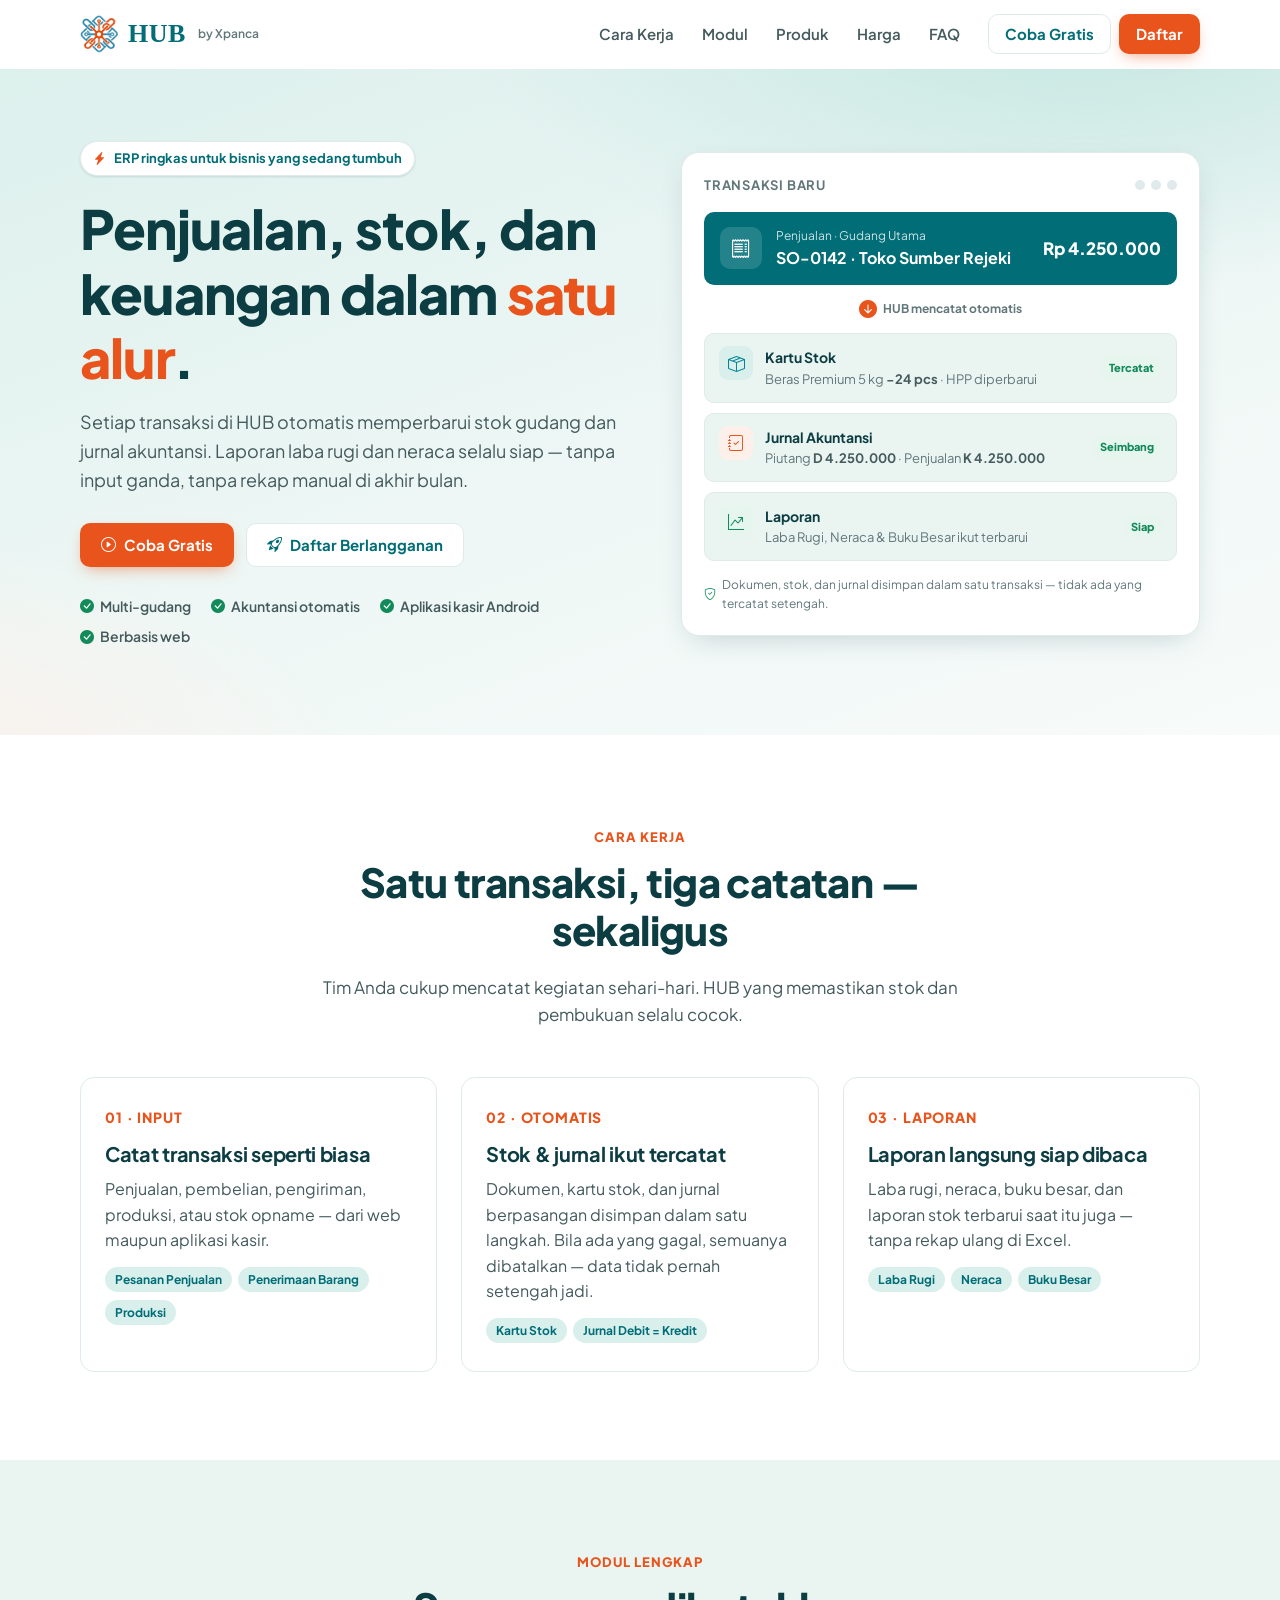
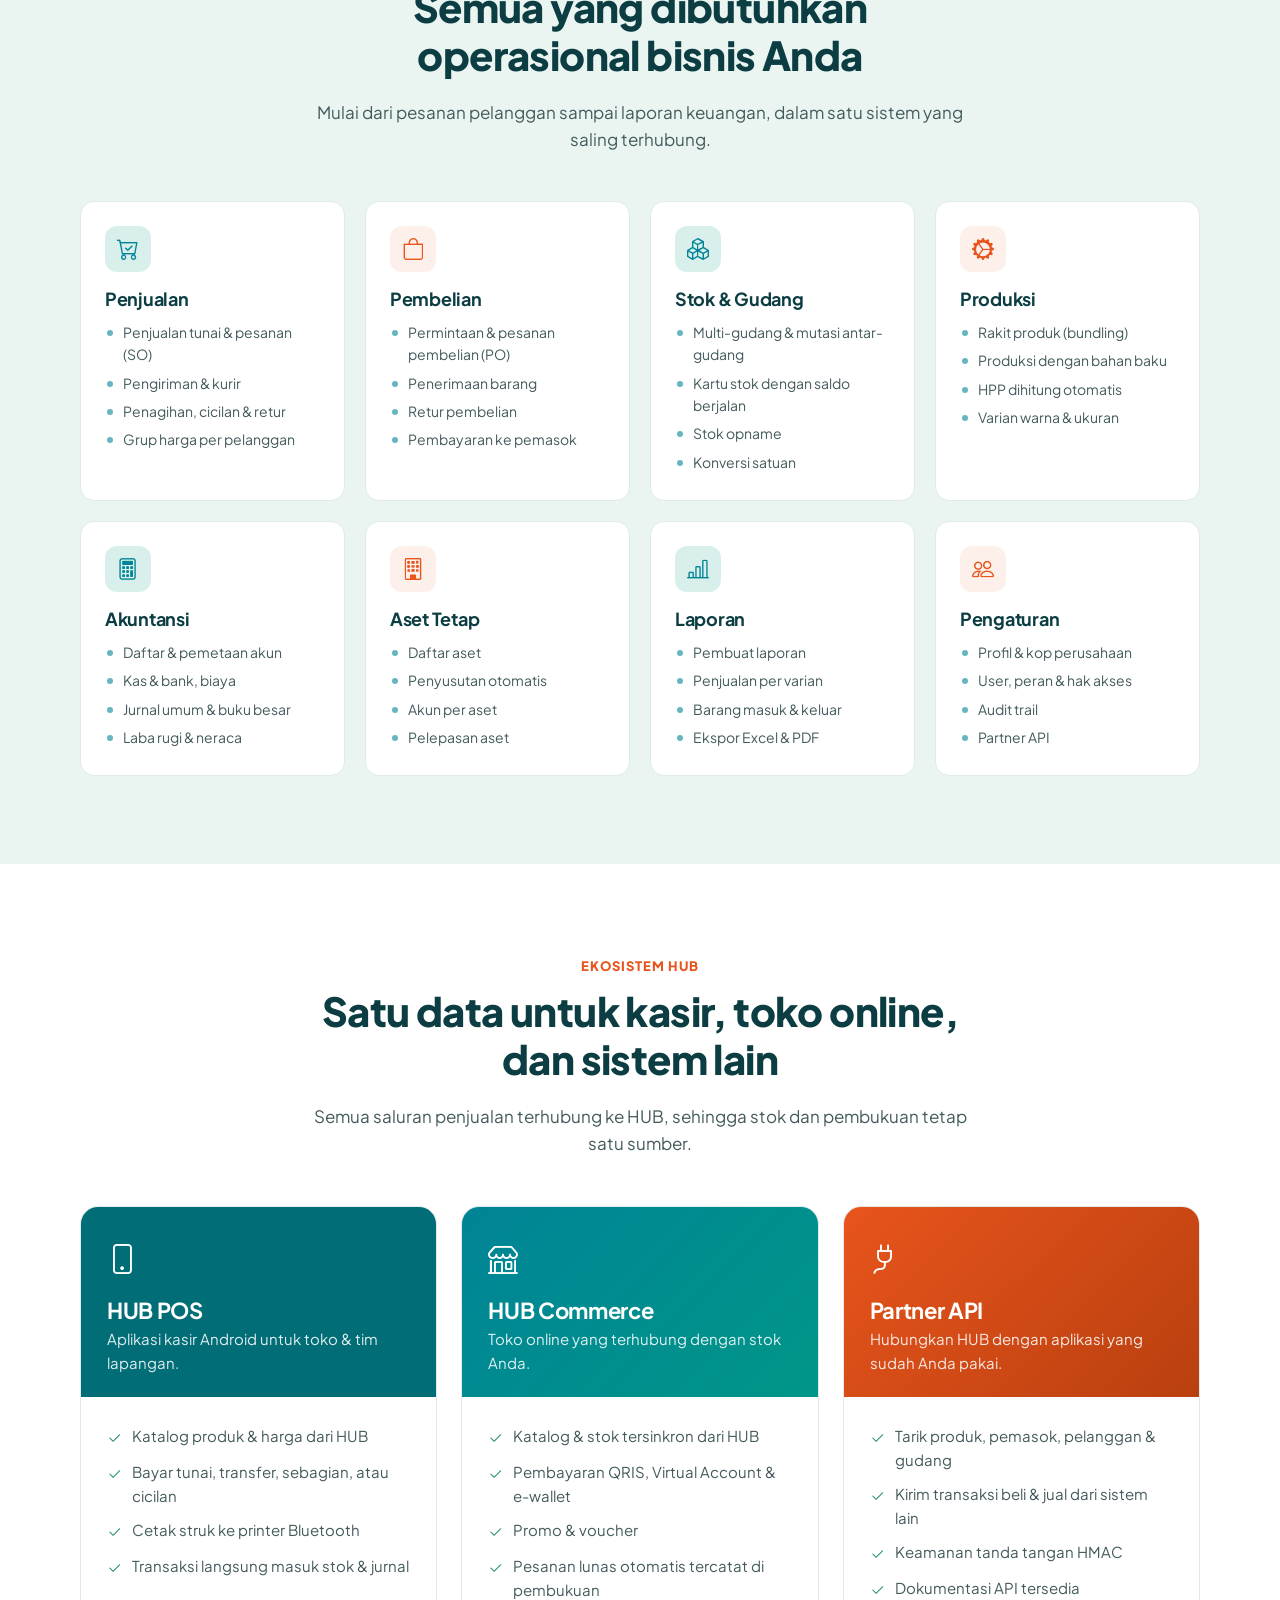
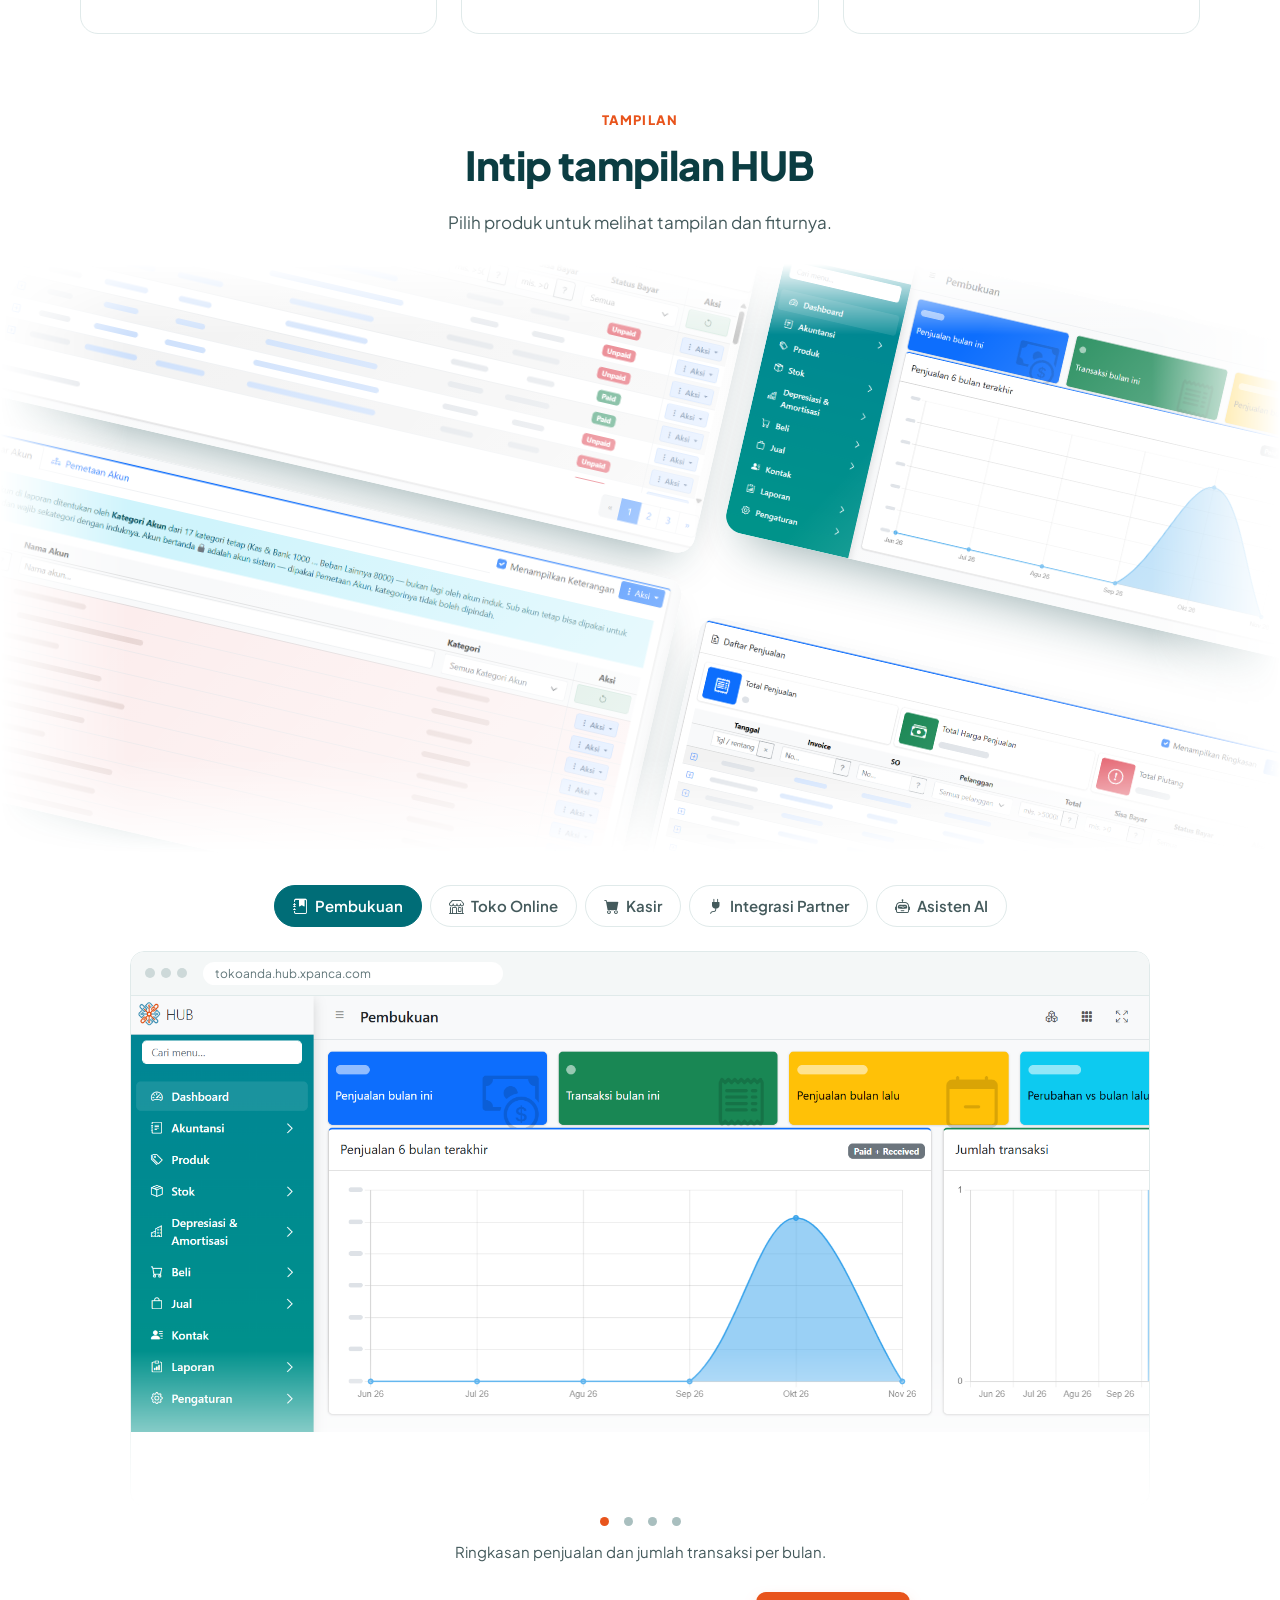
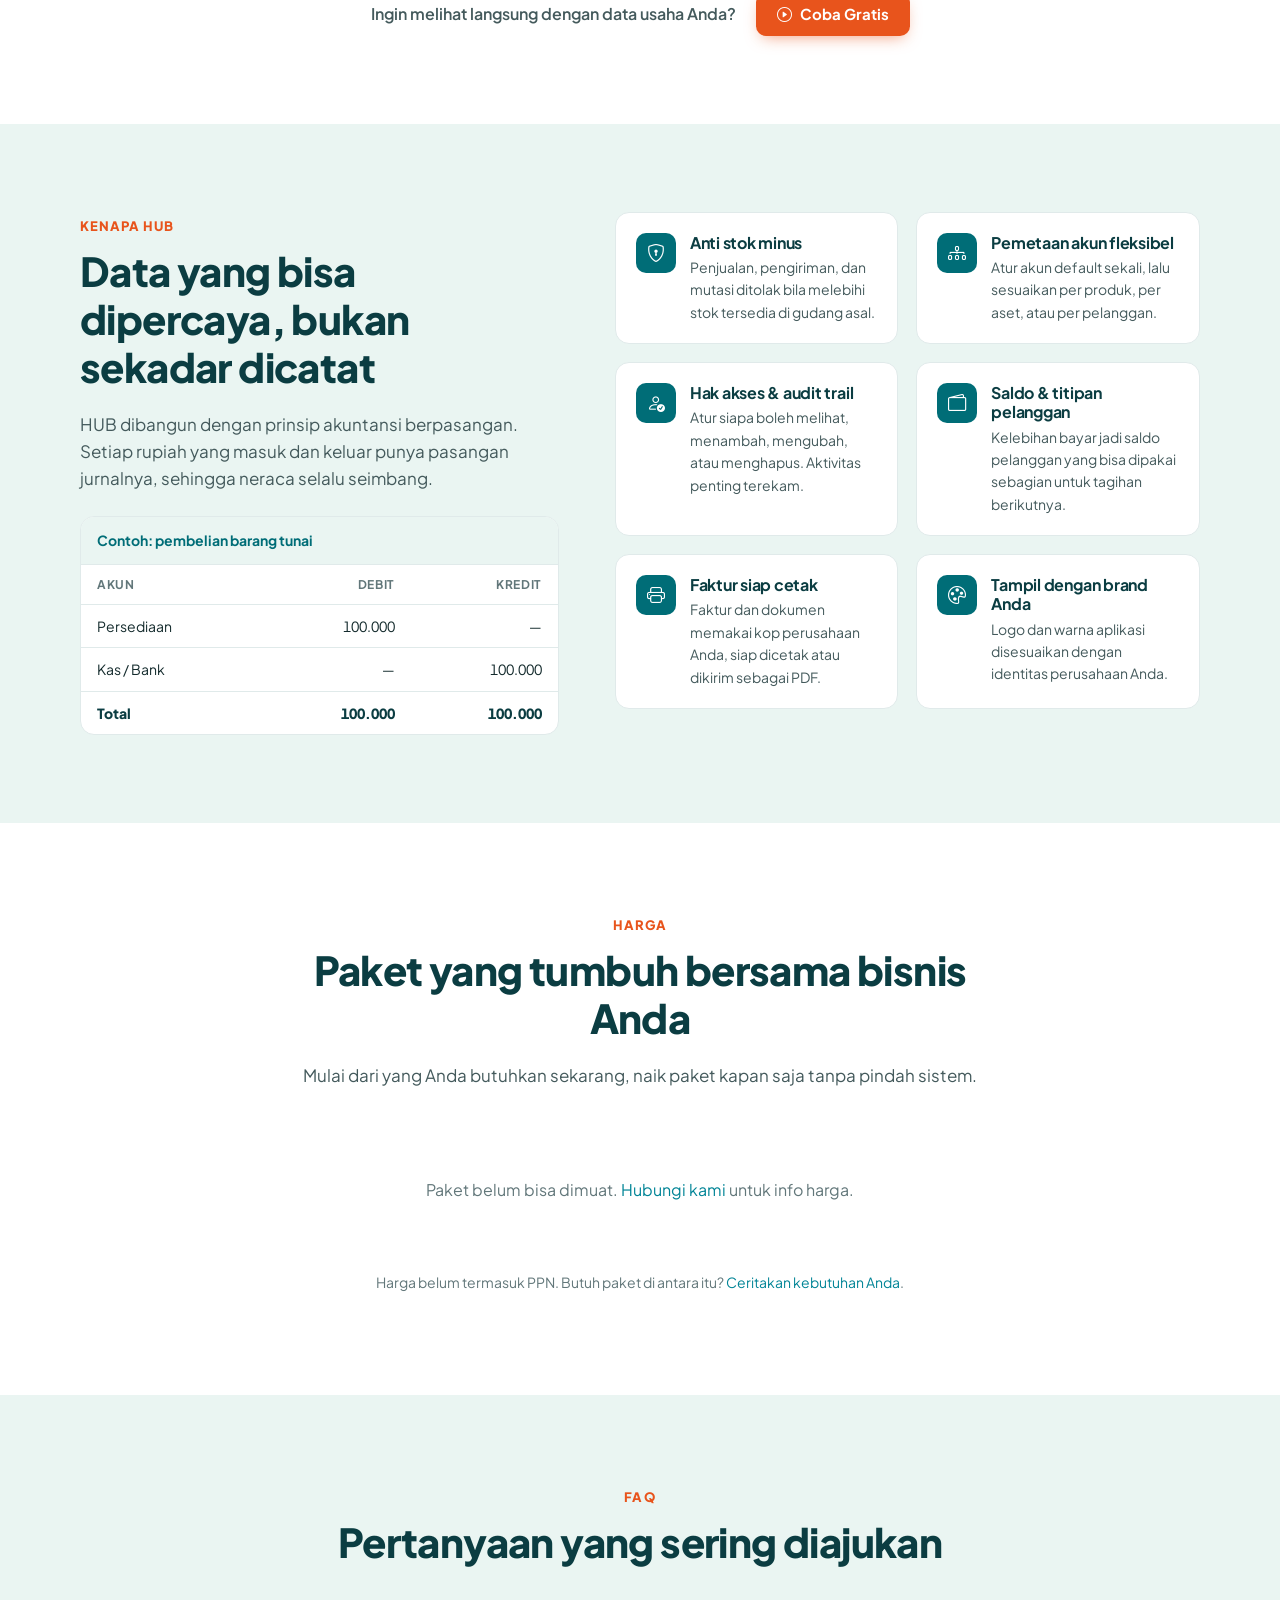
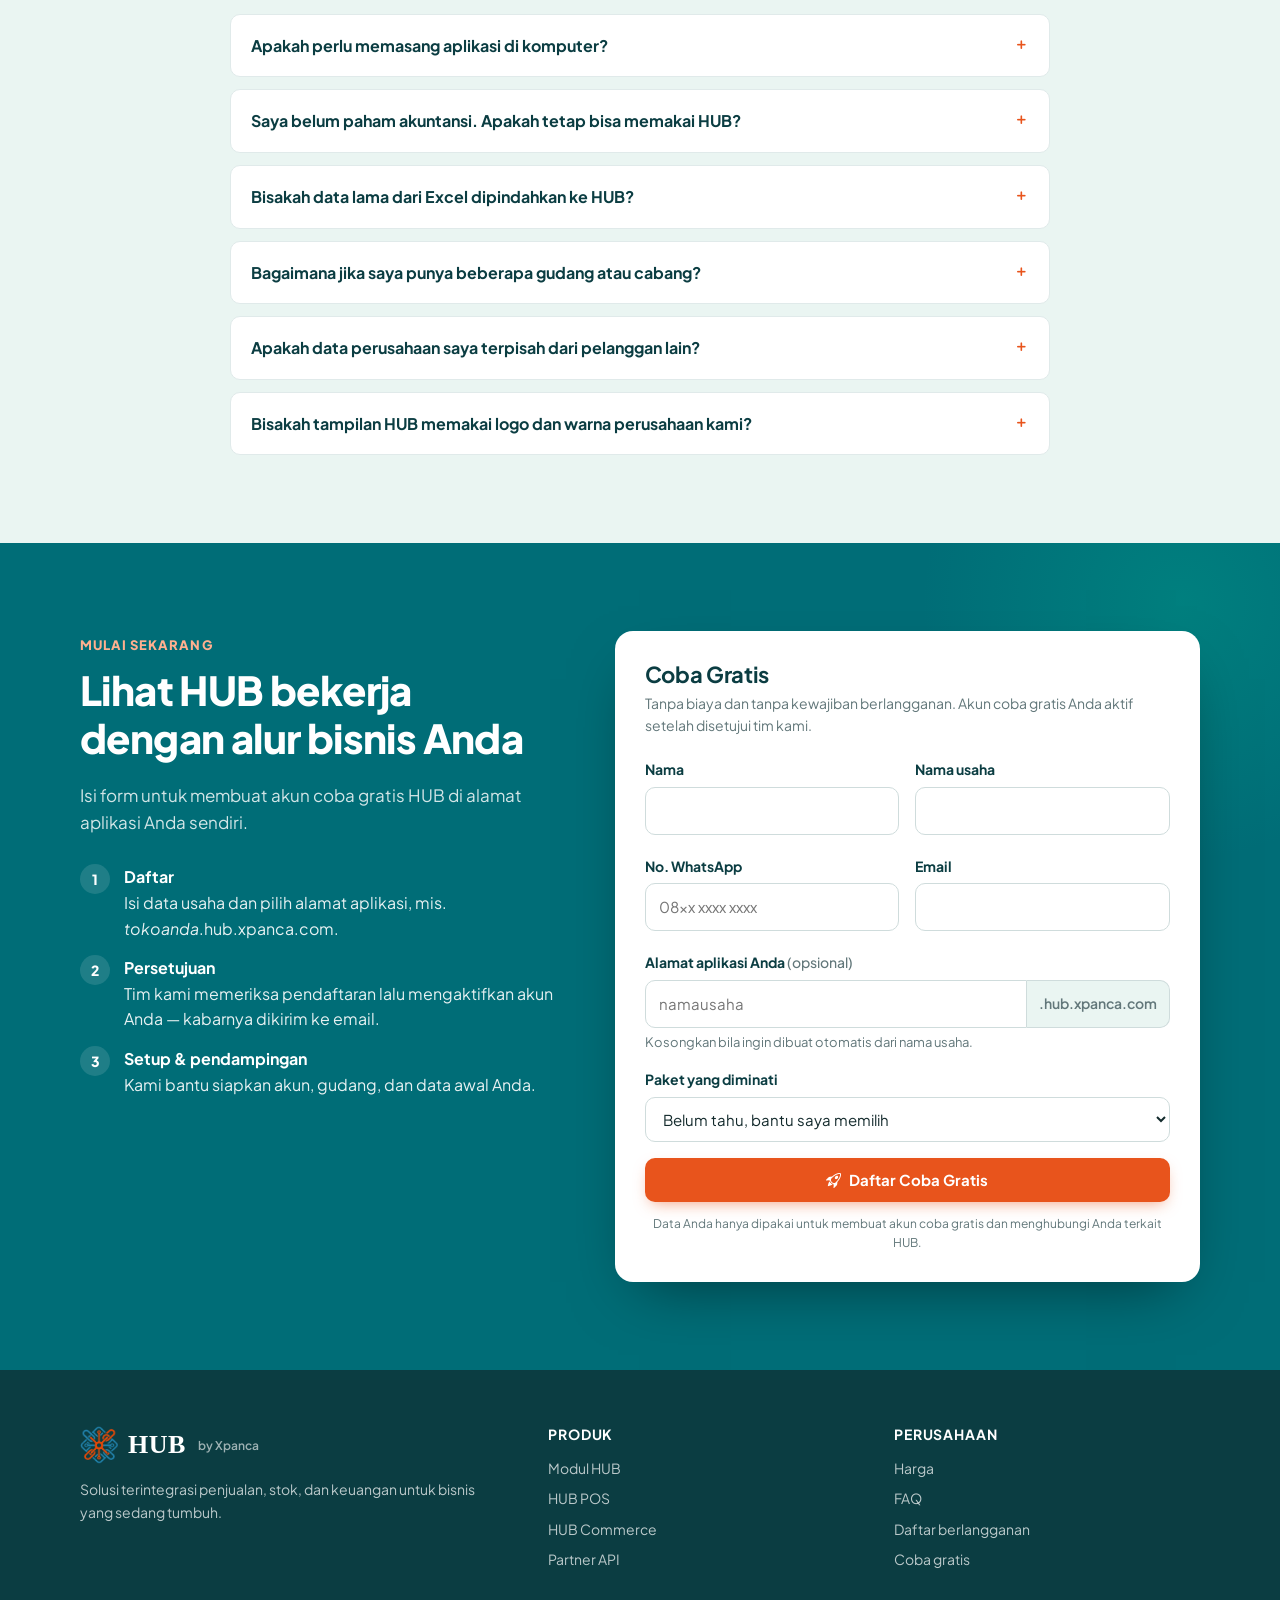
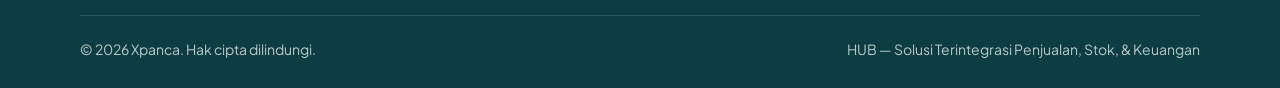
==== commit e4d3acd5: "Beranda: tampilan menyatu dengan Produk, tab per produk HUB Tab Pembukuan, Toko Online, Kasir, Integ" ====
--- a/view/index.html
+++ b/view/index.html
@@ -30,7 +30,7 @@
       href="https://cdn.jsdelivr.net/npm/bootstrap-icons@1.11.3/font/bootstrap-icons.min.css"
     />
     <!-- ?v= = cache-buster: aset di-cache 1 hari (main.go), naikkan saat CSS/JS diubah. -->
-    <link rel="stylesheet" href="assets/css/style.css?v=20261107-6" />
+    <link rel="stylesheet" href="assets/css/style.css?v=20261109-1" />
   </head>
 
   <body>
@@ -58,7 +58,6 @@
         <div class="nav-menu" id="navMenu">
           <ul class="nav-links">
             <li><a href="#cara-kerja">Cara Kerja</a></li>
-            <li><a href="#tampilan">Tampilan</a></li>
             <li><a href="#modul">Modul</a></li>
             <li><a href="#produk">Produk</a></li>
             <li><a href="#harga">Harga</a></li>
@@ -193,61 +192,6 @@
         </div>
       </section>
 
-      <!-- ===================== TAMPILAN =====================
-           Isi data di gambar sudah diganti batang DI BERKASNYA, karena berkas tetap
-           bisa dibuka lewat URL. Tab & keterangan diatur main.js; tanpa JS gambarnya
-           tetap bisa digeser. -->
-      <section class="section tampilan" id="tampilan">
-        <div class="container">
-          <div class="section-head reveal">
-            <span class="kicker">Tampilan</span>
-            <h2>Intip tampilan HUB</h2>
-            <p>Dashboard, daftar, dan laporan dalam tampilan yang rapi dan mudah dipakai tim Anda.</p>
-          </div>
-        </div>
-
-        <!-- Kolase besar: pemanis, tidak bisa diklik. -->
-        <div class="tampilan-stage" role="img" aria-label="Cuplikan beberapa layar aplikasi HUB">
-          <div class="tampilan-grid">
-            <figure class="tampilan-tile"><img src="assets/images/tampilan/pembelian.png" alt="" loading="lazy" draggable="false" /></figure>
-            <figure class="tampilan-tile"><img src="assets/images/tampilan/dashboard.png" alt="" loading="lazy" draggable="false" /></figure>
-            <figure class="tampilan-tile"><img src="assets/images/tampilan/akun.png" alt="" loading="lazy" draggable="false" /></figure>
-            <figure class="tampilan-tile"><img src="assets/images/tampilan/penjualan.png" alt="" loading="lazy" draggable="false" /></figure>
-          </div>
-        </div>
-
-        <div class="container">
-          <div class="tampilan-preview reveal">
-            <div class="tampilan-tab" id="tampilanTab" role="tablist" aria-label="Pilih layar aplikasi">
-              <button type="button" role="tab" data-ket="Ringkasan penjualan dan jumlah transaksi per bulan.">Dashboard</button>
-              <button type="button" role="tab" data-ket="Total, sisa bayar, dan status bayar tiap faktur.">Penjualan</button>
-              <button type="button" role="tab" data-ket="Pantau pembelian dan utang per pemasok.">Pembelian</button>
-              <button type="button" role="tab" data-ket="Kode, nama, dan kategori akun untuk pembukuan.">Akun</button>
-            </div>
-
-            <div class="tampilan-browser">
-              <div class="tampilan-bar" aria-hidden="true">
-                <span></span><span></span><span></span>
-                <div class="tampilan-alamat">tokoanda.hub.xpanca.com</div>
-              </div>
-              <div class="tampilan-track" id="tampilanTrack" tabindex="0">
-                <div class="tampilan-slide" role="tabpanel"><img src="assets/images/tampilan/dashboard.png" alt="Layar Dashboard HUB dengan grafik penjualan, nilainya disamarkan" loading="lazy" draggable="false" /></div>
-                <div class="tampilan-slide" role="tabpanel"><img src="assets/images/tampilan/penjualan.png" alt="Layar Daftar Penjualan HUB, isi datanya disamarkan" loading="lazy" draggable="false" /></div>
-                <div class="tampilan-slide" role="tabpanel"><img src="assets/images/tampilan/pembelian.png" alt="Layar Daftar Pembelian HUB, isi datanya disamarkan" loading="lazy" draggable="false" /></div>
-                <div class="tampilan-slide" role="tabpanel"><img src="assets/images/tampilan/akun.png" alt="Layar Daftar Akun HUB, isi datanya disamarkan" loading="lazy" draggable="false" /></div>
-              </div>
-            </div>
-
-            <p class="tampilan-ket" id="tampilanKet">Ringkasan penjualan dan jumlah transaksi per bulan.</p>
-          </div>
-
-          <div class="tampilan-cta">
-            <p>Ingin melihat langsung dengan data usaha Anda?</p>
-            <a class="btn btn-primary" href="#demo"><i class="bi bi-play-circle"></i> Coba Gratis</a>
-          </div>
-        </div>
-      </section>
-
       <!-- ===================== MODUL ===================== -->
       <section class="section section-soft" id="modul">
         <div class="container">
@@ -397,6 +341,121 @@
                 </ul>
               </div>
             </article>
+          </div>
+        </div>
+
+        <!-- ===================== TAMPILAN =====================
+             Isi data di gambar sudah diganti batang DI BERKASNYA, karena berkas tetap
+             bisa dibuka lewat URL. Tab & keterangan diatur main.js; tanpa JS gambarnya
+             tetap bisa digeser. -->
+        <div class="tampilan" id="tampilan">
+          <div class="container">
+            <div class="section-head reveal">
+              <span class="kicker">Tampilan</span>
+              <h2>Intip tampilan HUB</h2>
+              <p>Pilih produk untuk melihat tampilan dan fiturnya.</p>
+            </div>
+          </div>
+
+          <!-- Kolase besar: pemanis, tidak bisa diklik. -->
+          <div class="tampilan-stage" role="img" aria-label="Cuplikan beberapa layar aplikasi HUB">
+            <div class="tampilan-grid">
+              <figure class="tampilan-tile"><img src="assets/images/tampilan/pembelian.png" alt="" loading="lazy" draggable="false" /></figure>
+              <figure class="tampilan-tile"><img src="assets/images/tampilan/dashboard.png" alt="" loading="lazy" draggable="false" /></figure>
+              <figure class="tampilan-tile"><img src="assets/images/tampilan/akun.png" alt="" loading="lazy" draggable="false" /></figure>
+              <figure class="tampilan-tile"><img src="assets/images/tampilan/penjualan.png" alt="" loading="lazy" draggable="false" /></figure>
+            </div>
+          </div>
+
+          <div class="container">
+          <div class="tampilan-preview reveal">
+            <div class="tampilan-tab" id="tampilanTab" role="tablist" aria-label="Pilih produk HUB">
+              <button type="button" role="tab" id="tabProduk-pembukuan" aria-controls="panelProduk-pembukuan" data-panel="panelProduk-pembukuan"><i class="bi bi-journal-bookmark-fill"></i> Pembukuan</button>
+              <button type="button" role="tab" id="tabProduk-toko" aria-controls="panelProduk-toko" data-panel="panelProduk-toko"><i class="bi bi-shop"></i> Toko Online</button>
+              <button type="button" role="tab" id="tabProduk-kasir" aria-controls="panelProduk-kasir" data-panel="panelProduk-kasir"><i class="bi bi-cart-fill"></i> Kasir</button>
+              <button type="button" role="tab" id="tabProduk-partner" aria-controls="panelProduk-partner" data-panel="panelProduk-partner"><i class="bi bi-plug-fill"></i> Integrasi Partner</button>
+              <button type="button" role="tab" id="tabProduk-mcp" aria-controls="panelProduk-mcp" data-panel="panelProduk-mcp"><i class="bi bi-robot"></i> Asisten AI</button>
+            </div>
+
+            <div class="tampilan-browser" id="tampilanBrowser">
+              <div class="tampilan-bar" aria-hidden="true">
+                <span></span><span></span><span></span>
+                <div class="tampilan-alamat">tokoanda.hub.xpanca.com</div>
+              </div>
+              <div class="tampilan-panel" id="panelProduk-pembukuan" role="tabpanel" aria-labelledby="tabProduk-pembukuan">
+                <div class="tampilan-track" id="tampilanTrack" tabindex="0">
+                  <div class="tampilan-slide"><img src="assets/images/tampilan/dashboard.png" alt="Layar Dashboard HUB dengan grafik penjualan, nilainya disamarkan" loading="lazy" draggable="false" /></div>
+                  <div class="tampilan-slide"><img src="assets/images/tampilan/penjualan.png" alt="Layar Daftar Penjualan HUB, isi datanya disamarkan" loading="lazy" draggable="false" /></div>
+                  <div class="tampilan-slide"><img src="assets/images/tampilan/pembelian.png" alt="Layar Daftar Pembelian HUB, isi datanya disamarkan" loading="lazy" draggable="false" /></div>
+                  <div class="tampilan-slide"><img src="assets/images/tampilan/akun.png" alt="Layar Daftar Akun HUB, isi datanya disamarkan" loading="lazy" draggable="false" /></div>
+                </div>
+              </div>
+              <div class="tampilan-panel tampilan-info" id="panelProduk-toko" role="tabpanel" aria-labelledby="tabProduk-toko" hidden>
+                <span class="tampilan-info-ikon"><i class="bi bi-shop"></i></span>
+                <h3>Toko Online</h3>
+                <p>Etalase toko online sendiri: pelanggan melihat produk dan memesan langsung.</p>
+                <ul class="checks">
+                  <li><i class="bi bi-check2"></i>Etalase produk untuk pelanggan</li>
+                  <li><i class="bi bi-check2"></i>Terima pesanan online</li>
+                  <li><i class="bi bi-check2"></i>Subdomain gratis / domain sendiri</li>
+                </ul>
+              </div>
+              <div class="tampilan-panel tampilan-info" id="panelProduk-kasir" role="tabpanel" aria-labelledby="tabProduk-kasir" hidden>
+                <span class="tampilan-info-ikon"><i class="bi bi-cart-fill"></i></span>
+                <h3>Kasir</h3>
+                <p>Aplikasi kasir untuk penjualan cepat di toko. Stok dan penjualan langsung tercatat di pembukuan.</p>
+                <ul class="checks">
+                  <li><i class="bi bi-check2"></i>Kasir cepat di toko</li>
+                  <li><i class="bi bi-check2"></i>Stok &amp; penjualan tercatat otomatis</li>
+                  <li><i class="bi bi-check2"></i>Mendukung banyak kasir</li>
+                </ul>
+              </div>
+              <div class="tampilan-panel tampilan-partner" id="panelProduk-partner" role="tabpanel" aria-labelledby="tabProduk-partner" hidden>
+                <div class="tampilan-info">
+                  <span class="tampilan-info-ikon"><i class="bi bi-plug-fill"></i></span>
+                  <h3>Integrasi Partner</h3>
+                  <p>Buka data HUB ke aplikasi atau sistem lain lewat API, untuk pengembang dan mitra.</p>
+                  <ul class="checks">
+                    <li><i class="bi bi-check2"></i>API Key &amp; Secret (HMAC)</li>
+                    <li><i class="bi bi-check2"></i>Untuk pengembang &amp; mitra</li>
+                    <li><i class="bi bi-check2"></i>Dokumentasi siap pakai</li>
+                  </ul>
+                </div>
+                <!-- Gambar konsol: bentuknya mengikuti Partner API v1, nilainya contoh, dan isi
+                     header/JSON sudah dikaburkan DI BERKASNYA supaya tidak bisa disalin. -->
+                <div class="konsol" id="konsolApi" role="img" aria-label="Contoh permintaan API penjualan yang dijawab 200 OK. Semua datanya contoh." style="--baris:25;--jawab:15">
+                  <div class="konsol-kepala">
+                    <span>Contoh permintaan API</span>
+                    <span class="konsol-status"><b class="tunggu">Mengirim…</b><b class="beres">200 OK</b></span>
+                  </div>
+                  <img class="konsol-gambar" src="assets/images/tampilan/partner-api.png" alt="" width="1207" height="1075" loading="lazy" draggable="false" />
+                </div>
+              </div>
+              <div class="tampilan-panel tampilan-info" id="panelProduk-mcp" role="tabpanel" aria-labelledby="tabProduk-mcp" hidden>
+                <span class="tampilan-info-ikon"><i class="bi bi-robot"></i></span>
+                <h3>Asisten AI</h3>
+                <p>Hubungkan asisten AI ke data HUB lewat Model Context Protocol, untuk ringkasan dan laporan.</p>
+                <ul class="checks">
+                  <li><i class="bi bi-check2"></i>AI membaca data HUB</li>
+                  <li><i class="bi bi-check2"></i>Ringkasan &amp; laporan otomatis</li>
+                  <li><i class="bi bi-check2"></i>Default aman: baca saja</li>
+                </ul>
+              </div>
+            </div>
+
+            <div class="tampilan-titik" id="tampilanTitik">
+              <button type="button" aria-label="Layar Dashboard" data-ket="Ringkasan penjualan dan jumlah transaksi per bulan."></button>
+              <button type="button" aria-label="Layar Penjualan" data-ket="Total, sisa bayar, dan status bayar tiap faktur."></button>
+              <button type="button" aria-label="Layar Pembelian" data-ket="Pantau pembelian dan utang per pemasok."></button>
+              <button type="button" aria-label="Layar Akun" data-ket="Kode, nama, dan kategori akun untuk pembukuan."></button>
+            </div>
+            <p class="tampilan-ket" id="tampilanKet">Ringkasan penjualan dan jumlah transaksi per bulan.</p>
+          </div>
+
+            <div class="tampilan-cta">
+              <p>Ingin melihat langsung dengan data usaha Anda?</p>
+              <a class="btn btn-primary" href="#demo"><i class="bi bi-play-circle"></i> Coba Gratis</a>
+            </div>
           </div>
         </div>
       </section>
@@ -662,6 +721,6 @@
 
     <script src="assets/js/config.js?v=20261027-4"></script>
     <script src="assets/js/paket.js?v=20261027-4"></script>
-    <script src="assets/js/main.js?v=20261107-2"></script>
+    <script src="assets/js/main.js?v=20261107-5"></script>
   </body>
 </html>
--- a/view/assets/css/style.css
+++ b/view/assets/css/style.css
@@ -1751,7 +1751,7 @@
    Satu bingkai browser dengan tab. Bagian bawahnya memudar supaya tetap terkesan
    mengintip. Isi data sudah diganti batang di berkas gambarnya. */
 .tampilan {
-  background: linear-gradient(180deg, #ffffff 0%, var(--bg-soft) 100%);
+  margin-top: 72px;
 }
 .tampilan .section-head {
   margin-bottom: 28px;
@@ -1934,3 +1934,146 @@
     width: 190vw;
   }
 }
+
+/* Panel produk tanpa gambar dan titik layar Pembukuan. */
+.tampilan-tab button i {
+  margin-right: 4px;
+}
+.tampilan-ket[hidden],
+.tampilan-panel[hidden],
+.tampilan-titik[hidden] {
+  display: none;
+}
+.tampilan-browser.tanpa-pudar {
+  -webkit-mask-image: none;
+  mask-image: none;
+}
+.tampilan-titik {
+  display: flex;
+  justify-content: center;
+  margin-top: 4px;
+}
+.tampilan-titik button {
+  width: 24px;
+  height: 24px;
+  padding: 0;
+  background: none;
+  border: 0;
+  cursor: pointer;
+}
+.tampilan-titik button::before {
+  content: "";
+  display: block;
+  width: 9px;
+  height: 9px;
+  margin: auto;
+  background: #a9bfbf;
+  border-radius: 50%;
+}
+.tampilan-titik button[aria-current="true"]::before {
+  background: var(--accent);
+}
+.tampilan-info {
+  padding: 40px clamp(20px, 5vw, 56px) 44px;
+}
+.tampilan-info-ikon {
+  display: inline-flex;
+  align-items: center;
+  justify-content: center;
+  width: 52px;
+  height: 52px;
+  margin-bottom: 16px;
+  color: var(--brand-dark);
+  font-size: 24px;
+  background: var(--brand-50);
+  border-radius: 14px;
+}
+.tampilan-info h3 {
+  margin: 0 0 8px;
+  font-size: 22px;
+  font-weight: 800;
+}
+.tampilan-info p {
+  max-width: 560px;
+  margin: 0 0 16px;
+  color: var(--ink-2);
+}
+
+/* Konsol Integrasi Partner: gambar yang isinya sudah dikaburkan. Saat tab dibuka,
+   gambarnya terbuka baris demi baris. Tanpa JS atau bila gerak dimatikan, gambar utuh. */
+.tampilan-partner:not([hidden]) {
+  display: grid;
+  grid-template-columns: minmax(0, 0.8fr) minmax(0, 1.2fr);
+}
+.tampilan-partner .tampilan-info {
+  padding: 32px 28px;
+}
+.konsol {
+  min-width: 0;
+  background: var(--brand-900);
+}
+.konsol-kepala {
+  display: flex;
+  align-items: center;
+  justify-content: space-between;
+  gap: 12px;
+  padding: 10px 16px;
+  color: #a9c4c4;
+  font-size: 12px;
+  border-bottom: 1px solid rgba(255, 255, 255, 0.1);
+}
+.konsol-status {
+  display: grid;
+  justify-items: end;
+}
+.konsol-status b {
+  grid-area: 1 / 1;
+  padding: 2px 9px;
+  font-weight: 700;
+  border-radius: 999px;
+}
+.konsol-status .tunggu {
+  color: #ffd98a;
+  background: rgba(255, 217, 138, 0.14);
+  opacity: 0;
+}
+.konsol-status .beres {
+  color: #7be3b4;
+  background: rgba(123, 227, 180, 0.14);
+}
+.konsol-gambar {
+  width: 100%;
+  height: auto;
+  pointer-events: none;
+  user-select: none;
+}
+@media (prefers-reduced-motion: no-preference) {
+  .konsol.jalan .konsol-gambar {
+    animation: konsol-buka calc(var(--baris) * 170ms) steps(25, start) forwards;
+  }
+  .konsol.jalan .tunggu {
+    animation: konsol-tampil-sementara calc(var(--jawab) * 170ms) linear forwards;
+  }
+  .konsol.jalan .beres {
+    opacity: 0;
+    animation: konsol-masuk 0.2s ease-out forwards;
+    animation-delay: calc(var(--jawab) * 170ms);
+  }
+}
+@keyframes konsol-buka {
+  from { clip-path: inset(0 0 100% 0); }
+  to { clip-path: inset(0 0 0 0); }
+}
+@keyframes konsol-masuk {
+  from { opacity: 0; }
+  to { opacity: 1; }
+}
+@keyframes konsol-tampil-sementara {
+  0%, 99% { opacity: 1; }
+  100% { opacity: 0; }
+}
+@media (max-width: 860px) {
+  .tampilan-partner:not([hidden]) {
+    grid-template-columns: minmax(0, 1fr);
+  }
+}
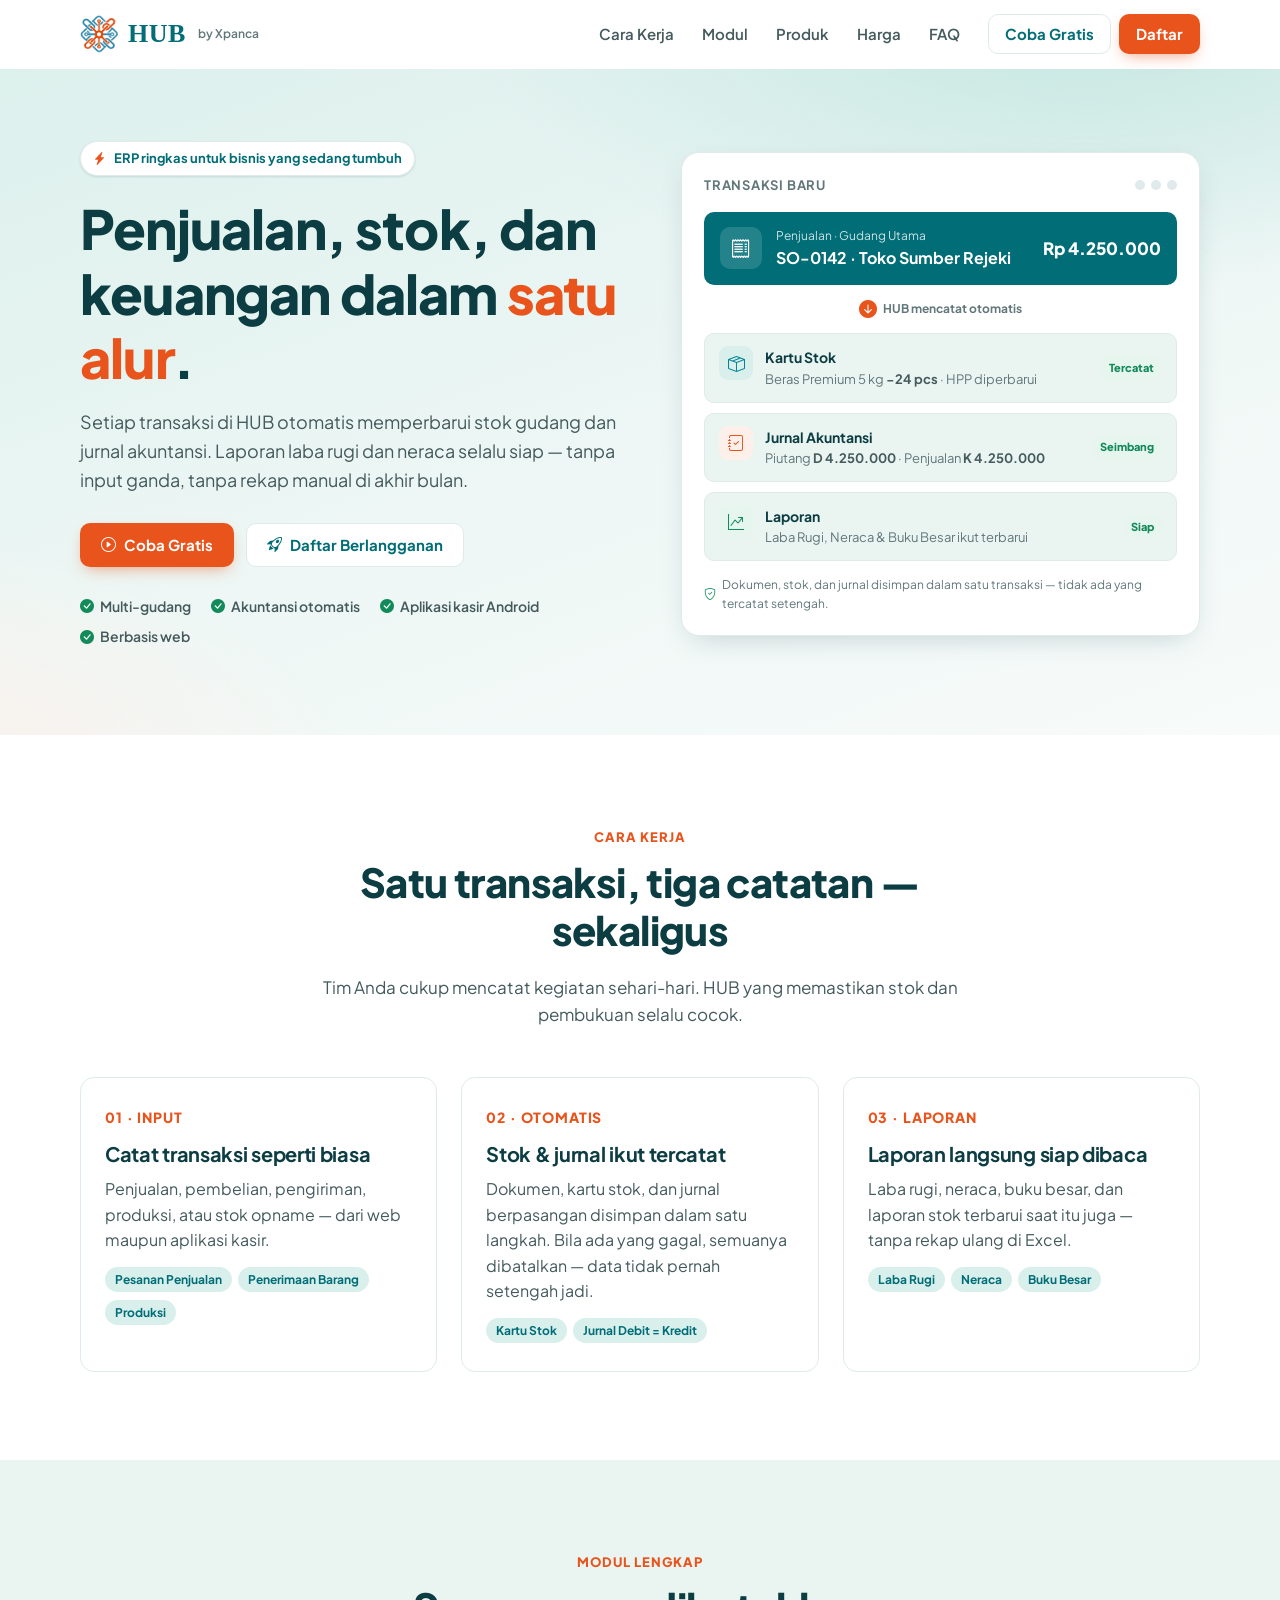
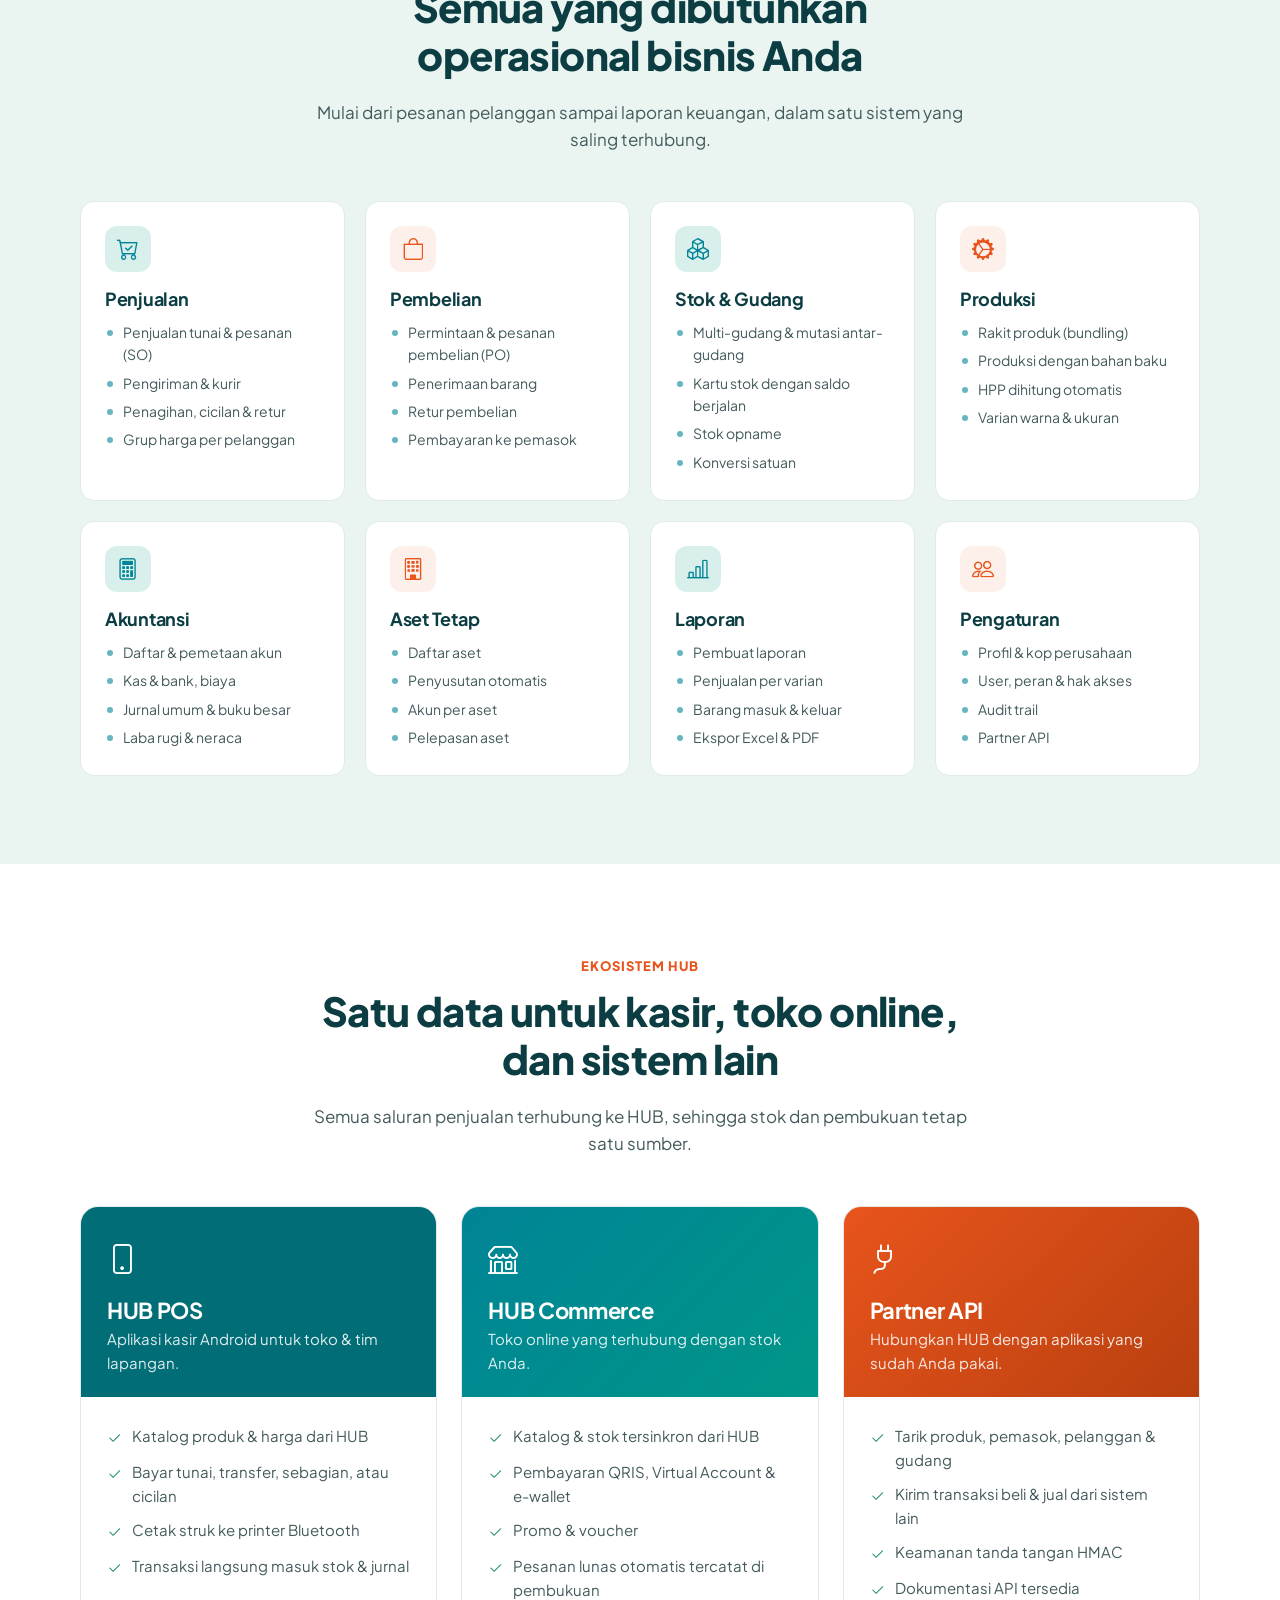
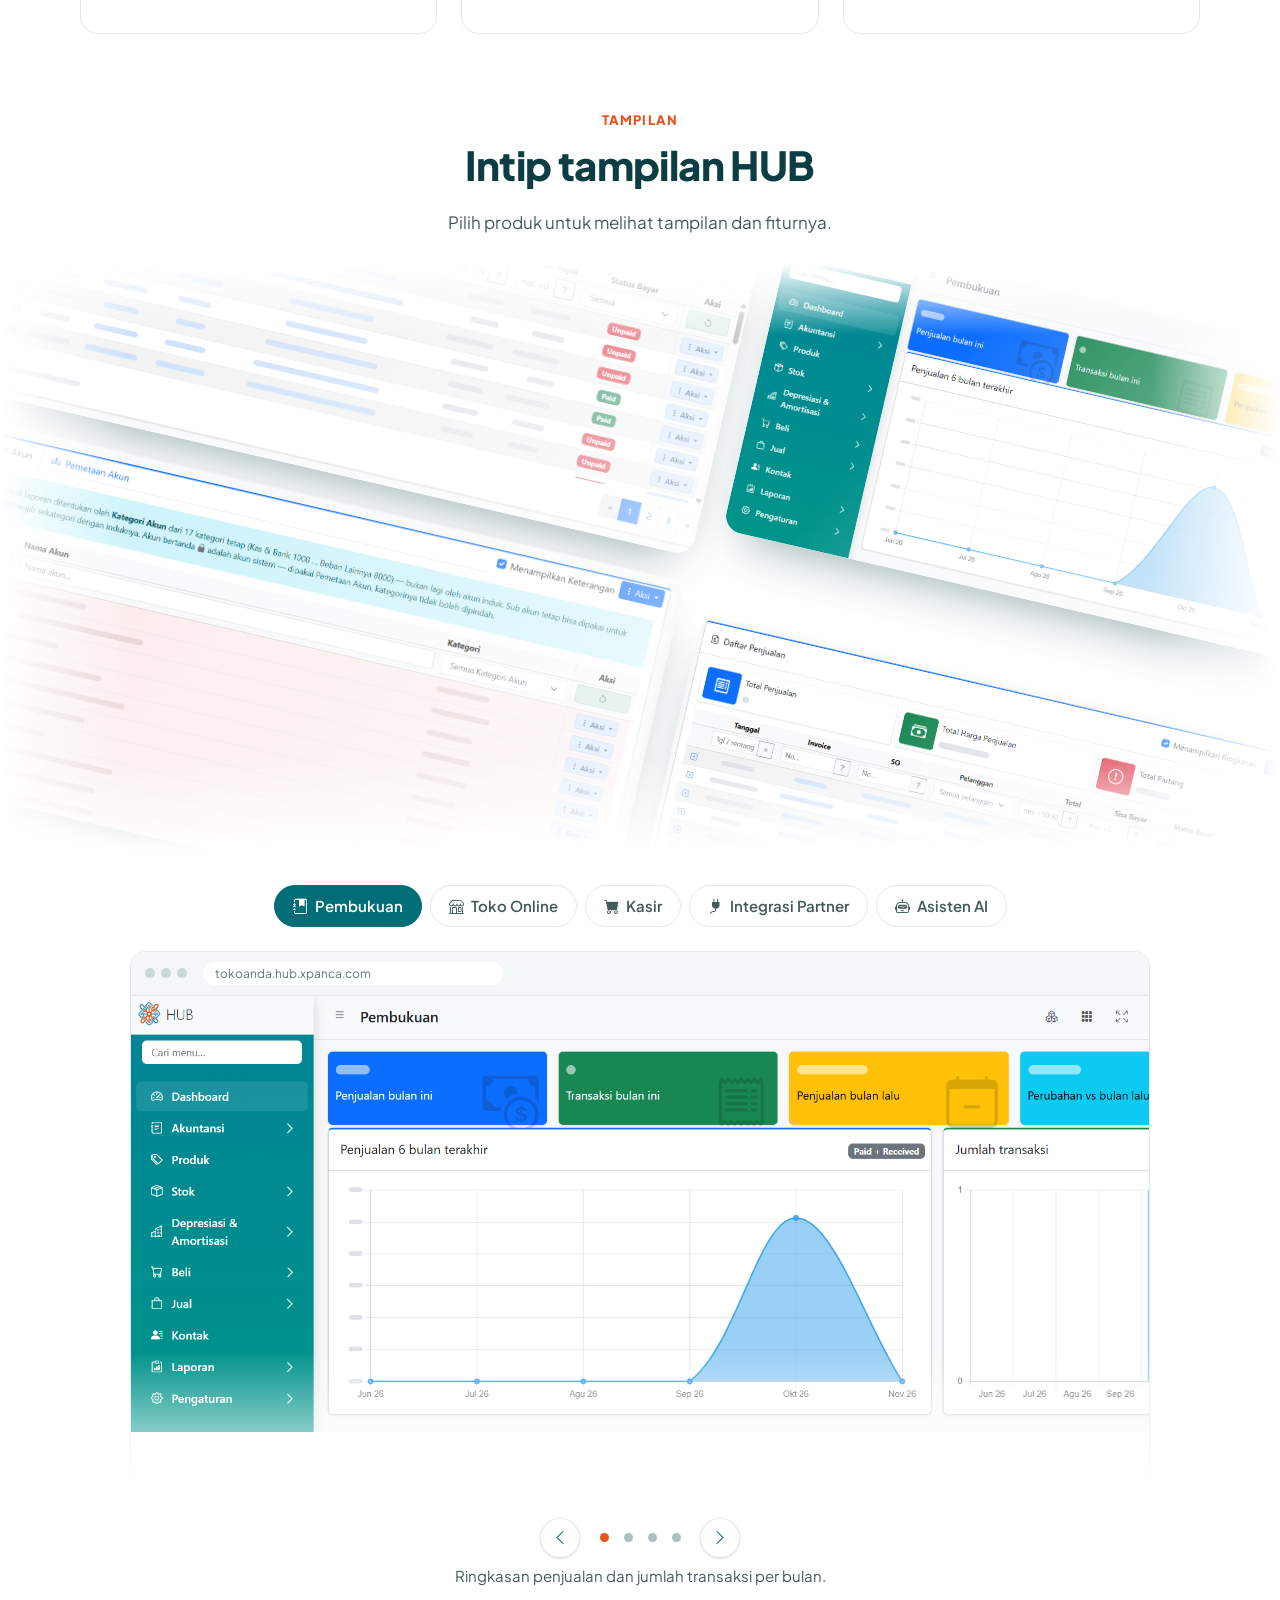
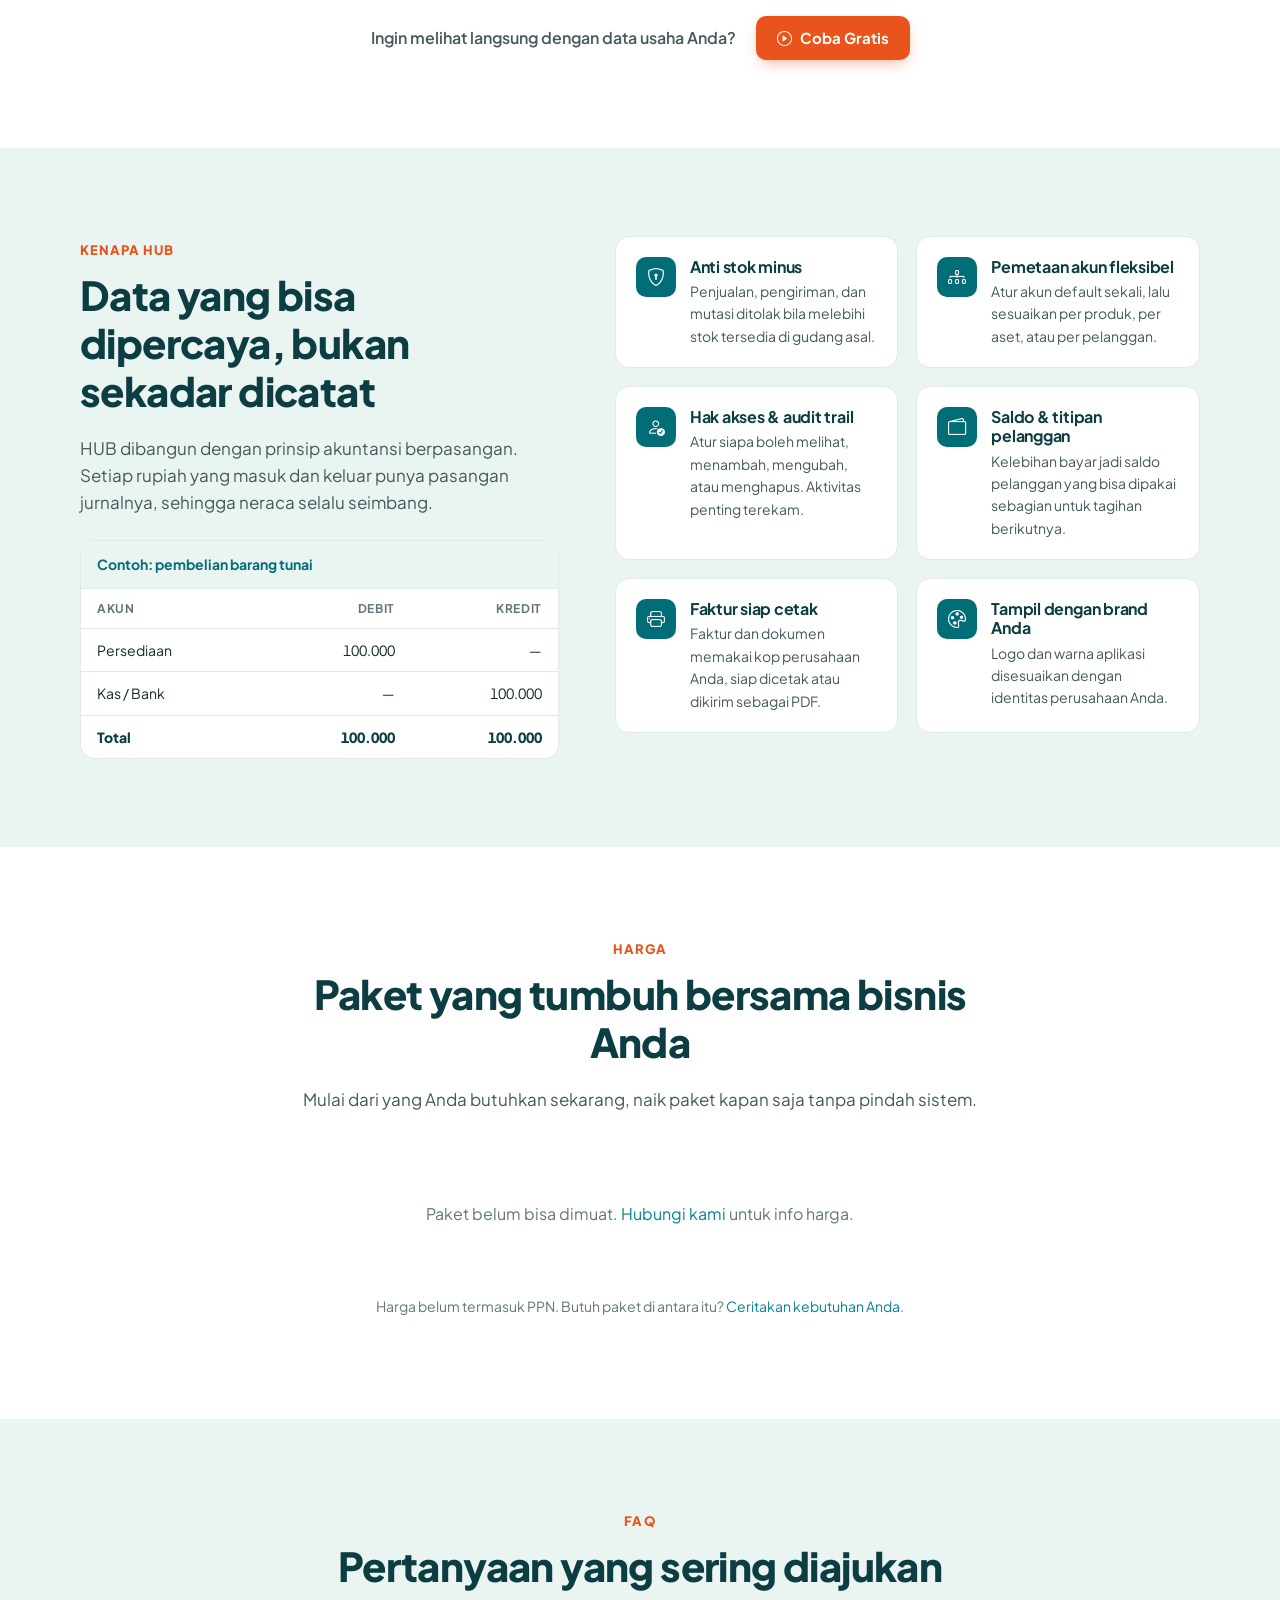
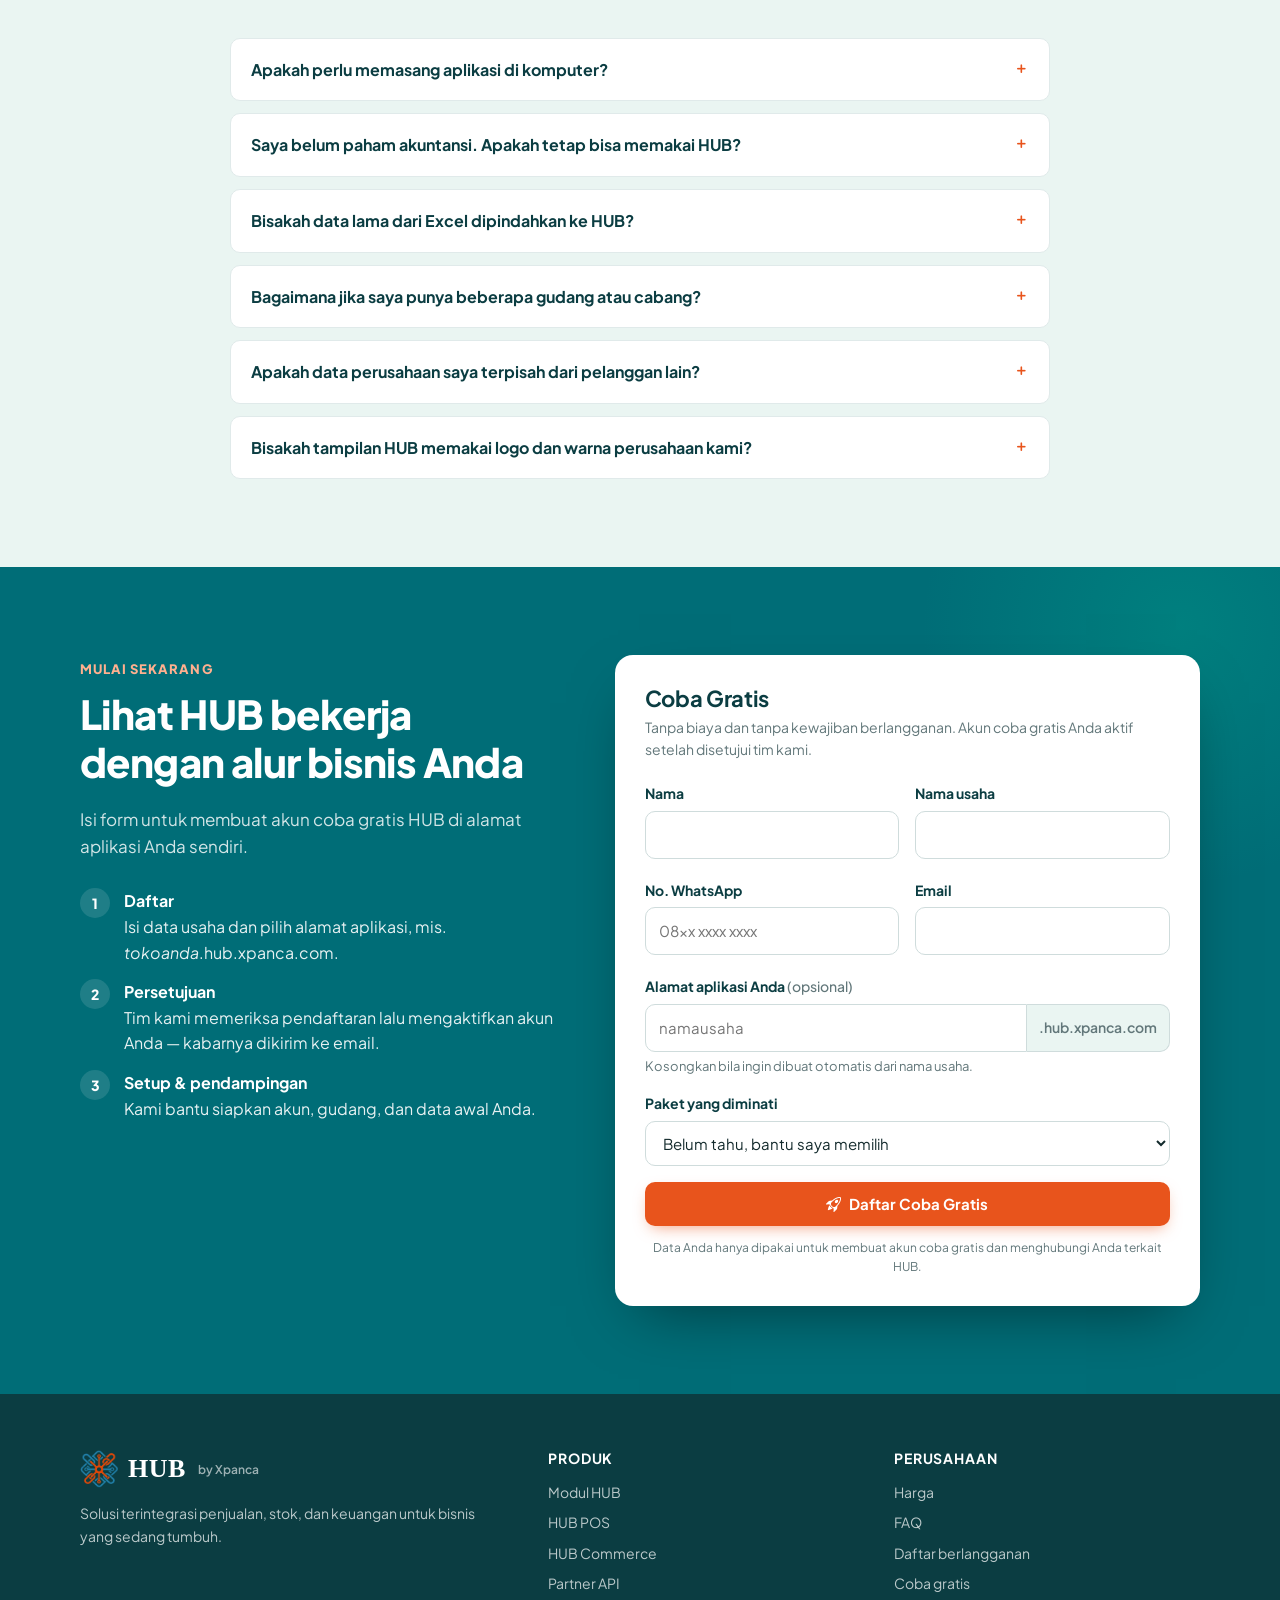
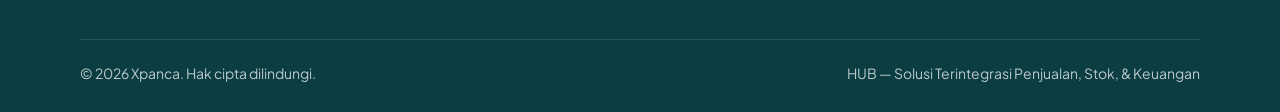
==== commit 67fcc525: "Beranda: layar Kasir, ilustrasi Asisten AI, dan tombol geser - Tab Kasir berbingkai tablet dengan em" ====
--- a/view/index.html
+++ b/view/index.html
@@ -30,7 +30,7 @@
       href="https://cdn.jsdelivr.net/npm/bootstrap-icons@1.11.3/font/bootstrap-icons.min.css"
     />
     <!-- ?v= = cache-buster: aset di-cache 1 hari (main.go), naikkan saat CSS/JS diubah. -->
-    <link rel="stylesheet" href="assets/css/style.css?v=20261109-1" />
+    <link rel="stylesheet" href="assets/css/style.css?v=20261109-5" />
   </head>
 
   <body>
@@ -372,7 +372,7 @@
             <div class="tampilan-tab" id="tampilanTab" role="tablist" aria-label="Pilih produk HUB">
               <button type="button" role="tab" id="tabProduk-pembukuan" aria-controls="panelProduk-pembukuan" data-panel="panelProduk-pembukuan"><i class="bi bi-journal-bookmark-fill"></i> Pembukuan</button>
               <button type="button" role="tab" id="tabProduk-toko" aria-controls="panelProduk-toko" data-panel="panelProduk-toko"><i class="bi bi-shop"></i> Toko Online</button>
-              <button type="button" role="tab" id="tabProduk-kasir" aria-controls="panelProduk-kasir" data-panel="panelProduk-kasir"><i class="bi bi-cart-fill"></i> Kasir</button>
+              <button type="button" role="tab" id="tabProduk-kasir" aria-controls="panelProduk-kasir" data-panel="panelProduk-kasir" data-bingkai="tablet"><i class="bi bi-cart-fill"></i> Kasir</button>
               <button type="button" role="tab" id="tabProduk-partner" aria-controls="panelProduk-partner" data-panel="panelProduk-partner"><i class="bi bi-plug-fill"></i> Integrasi Partner</button>
               <button type="button" role="tab" id="tabProduk-mcp" aria-controls="panelProduk-mcp" data-panel="panelProduk-mcp"><i class="bi bi-robot"></i> Asisten AI</button>
             </div>
@@ -382,12 +382,12 @@
                 <span></span><span></span><span></span>
                 <div class="tampilan-alamat">tokoanda.hub.xpanca.com</div>
               </div>
-              <div class="tampilan-panel" id="panelProduk-pembukuan" role="tabpanel" aria-labelledby="tabProduk-pembukuan">
+              <div class="tampilan-panel" id="panelProduk-pembukuan" role="tabpanel" aria-labelledby="tabProduk-pembukuan" data-pudar>
                 <div class="tampilan-track" id="tampilanTrack" tabindex="0">
-                  <div class="tampilan-slide"><img src="assets/images/tampilan/dashboard.png" alt="Layar Dashboard HUB dengan grafik penjualan, nilainya disamarkan" loading="lazy" draggable="false" /></div>
-                  <div class="tampilan-slide"><img src="assets/images/tampilan/penjualan.png" alt="Layar Daftar Penjualan HUB, isi datanya disamarkan" loading="lazy" draggable="false" /></div>
-                  <div class="tampilan-slide"><img src="assets/images/tampilan/pembelian.png" alt="Layar Daftar Pembelian HUB, isi datanya disamarkan" loading="lazy" draggable="false" /></div>
-                  <div class="tampilan-slide"><img src="assets/images/tampilan/akun.png" alt="Layar Daftar Akun HUB, isi datanya disamarkan" loading="lazy" draggable="false" /></div>
+                  <div class="tampilan-slide" data-label="Layar Dashboard" data-ket="Ringkasan penjualan dan jumlah transaksi per bulan."><img src="assets/images/tampilan/dashboard.png" alt="Layar Dashboard HUB dengan grafik penjualan, nilainya disamarkan" loading="lazy" draggable="false" /></div>
+                  <div class="tampilan-slide" data-label="Layar Penjualan" data-ket="Total, sisa bayar, dan status bayar tiap faktur."><img src="assets/images/tampilan/penjualan.png" alt="Layar Daftar Penjualan HUB, isi datanya disamarkan" loading="lazy" draggable="false" /></div>
+                  <div class="tampilan-slide" data-label="Layar Pembelian" data-ket="Pantau pembelian dan utang per pemasok."><img src="assets/images/tampilan/pembelian.png" alt="Layar Daftar Pembelian HUB, isi datanya disamarkan" loading="lazy" draggable="false" /></div>
+                  <div class="tampilan-slide" data-label="Layar Akun" data-ket="Kode, nama, dan kategori akun untuk pembukuan."><img src="assets/images/tampilan/akun.png" alt="Layar Daftar Akun HUB, isi datanya disamarkan" loading="lazy" draggable="false" /></div>
                 </div>
               </div>
               <div class="tampilan-panel tampilan-info" id="panelProduk-toko" role="tabpanel" aria-labelledby="tabProduk-toko" hidden>
@@ -400,15 +400,15 @@
                   <li><i class="bi bi-check2"></i>Subdomain gratis / domain sendiri</li>
                 </ul>
               </div>
-              <div class="tampilan-panel tampilan-info" id="panelProduk-kasir" role="tabpanel" aria-labelledby="tabProduk-kasir" hidden>
-                <span class="tampilan-info-ikon"><i class="bi bi-cart-fill"></i></span>
-                <h3>Kasir</h3>
-                <p>Aplikasi kasir untuk penjualan cepat di toko. Stok dan penjualan langsung tercatat di pembukuan.</p>
-                <ul class="checks">
-                  <li><i class="bi bi-check2"></i>Kasir cepat di toko</li>
-                  <li><i class="bi bi-check2"></i>Stok &amp; penjualan tercatat otomatis</li>
-                  <li><i class="bi bi-check2"></i>Mendukung banyak kasir</li>
-                </ul>
+              <!-- Layar Kasir hub-pos (tablet) dengan data contoh. Produk, keranjang, nominal,
+                   QR, dan isi struk sudah dikaburkan DI BERKASNYA supaya tidak bisa ditiru. -->
+              <div class="tampilan-panel" id="panelProduk-kasir" role="tabpanel" aria-labelledby="tabProduk-kasir" hidden>
+                <div class="tampilan-track" tabindex="0">
+                  <div class="tampilan-slide" data-label="Layar Kasir" data-ket="Cari produk dengan ketik, scan barcode, atau suara, lalu masukkan ke keranjang."><img src="assets/images/tampilan/kasir.png" alt="Layar Kasir HUB: daftar produk dan keranjang, isinya disamarkan" width="1600" height="800" loading="lazy" draggable="false" /></div>
+                  <div class="tampilan-slide" data-label="Layar Pembayaran" data-ket="Pilih pelanggan, jenis bayar, dan metode, lalu kembalian dihitung otomatis."><img src="assets/images/tampilan/kasir-bayar.png" alt="Layar Pembayaran Kasir HUB, nominalnya disamarkan" width="1600" height="800" loading="lazy" draggable="false" /></div>
+                  <div class="tampilan-slide" data-label="Layar QRIS" data-ket="Bayar QRIS: kasir menunggu pembayaran masuk sebelum transaksi dicatat."><img src="assets/images/tampilan/kasir-qris.png" alt="Layar Pembayaran QRIS Kasir HUB, kode QR dan nominalnya disamarkan" width="1600" height="800" loading="lazy" draggable="false" /></div>
+                  <div class="tampilan-slide" data-label="Layar Struk" data-ket="Transaksi selesai: struk bisa dicetak atau dikirim lewat WhatsApp."><img src="assets/images/tampilan/kasir-struk.png" alt="Layar Transaksi Selesai Kasir HUB, isi struknya disamarkan" width="1600" height="800" loading="lazy" draggable="false" /></div>
+                </div>
               </div>
               <div class="tampilan-panel tampilan-partner" id="panelProduk-partner" role="tabpanel" aria-labelledby="tabProduk-partner" hidden>
                 <div class="tampilan-info">
@@ -423,7 +423,7 @@
                 </div>
                 <!-- Gambar konsol: bentuknya mengikuti Partner API v1, nilainya contoh, dan isi
                      header/JSON sudah dikaburkan DI BERKASNYA supaya tidak bisa disalin. -->
-                <div class="konsol" id="konsolApi" role="img" aria-label="Contoh permintaan API penjualan yang dijawab 200 OK. Semua datanya contoh." style="--baris:25;--jawab:15">
+                <div class="konsol" id="konsolApi" data-animasi role="img" aria-label="Contoh permintaan API penjualan yang dijawab 200 OK. Semua datanya contoh." style="--baris:25;--jawab:15">
                   <div class="konsol-kepala">
                     <span>Contoh permintaan API</span>
                     <span class="konsol-status"><b class="tunggu">Mengirim…</b><b class="beres">200 OK</b></span>
@@ -431,23 +431,28 @@
                   <img class="konsol-gambar" src="assets/images/tampilan/partner-api.png" alt="" width="1207" height="1075" loading="lazy" draggable="false" />
                 </div>
               </div>
-              <div class="tampilan-panel tampilan-info" id="panelProduk-mcp" role="tabpanel" aria-labelledby="tabProduk-mcp" hidden>
-                <span class="tampilan-info-ikon"><i class="bi bi-robot"></i></span>
-                <h3>Asisten AI</h3>
-                <p>Hubungkan asisten AI ke data HUB lewat Model Context Protocol, untuk ringkasan dan laporan.</p>
-                <ul class="checks">
-                  <li><i class="bi bi-check2"></i>AI membaca data HUB</li>
-                  <li><i class="bi bi-check2"></i>Ringkasan &amp; laporan otomatis</li>
-                  <li><i class="bi bi-check2"></i>Default aman: baca saja</li>
-                </ul>
-              </div>
-            </div>
-
-            <div class="tampilan-titik" id="tampilanTitik">
-              <button type="button" aria-label="Layar Dashboard" data-ket="Ringkasan penjualan dan jumlah transaksi per bulan."></button>
-              <button type="button" aria-label="Layar Penjualan" data-ket="Total, sisa bayar, dan status bayar tiap faktur."></button>
-              <button type="button" aria-label="Layar Pembelian" data-ket="Pantau pembelian dan utang per pemasok."></button>
-              <button type="button" aria-label="Layar Akun" data-ket="Kode, nama, dan kategori akun untuk pembukuan."></button>
+              <div class="tampilan-panel tampilan-partner" id="panelProduk-mcp" role="tabpanel" aria-labelledby="tabProduk-mcp" hidden>
+                <div class="tampilan-info">
+                  <span class="tampilan-info-ikon"><i class="bi bi-robot"></i></span>
+                  <h3>Asisten AI</h3>
+                  <p>Hubungkan asisten AI ke data HUB lewat Model Context Protocol, untuk ringkasan dan laporan.</p>
+                  <ul class="checks">
+                    <li><i class="bi bi-check2"></i>AI membaca data HUB</li>
+                    <li><i class="bi bi-check2"></i>Ringkasan &amp; laporan otomatis</li>
+                    <li><i class="bi bi-check2"></i>Default aman: baca saja</li>
+                  </ul>
+                </div>
+                <!-- Ilustrasi percakapan dengan data contoh; angkanya dikaburkan DI BERKASNYA. -->
+                <div class="ai-obrolan" data-animasi role="img" aria-label="Contoh percakapan: pengguna menanyakan penjualan minggu ini dan stok yang hampir habis, Asisten AI menjawab dari data HUB.">
+                  <img class="ai-gambar" src="assets/images/tampilan/asisten-ai.png" alt="" width="1220" height="1090" loading="lazy" draggable="false" />
+                </div>
+              </div>
+            </div>
+
+            <div class="tampilan-navigasi" id="tampilanNav">
+              <button type="button" class="tampilan-panah" id="tampilanPrev" aria-label="Layar sebelumnya"><i class="bi bi-chevron-left"></i></button>
+              <div class="tampilan-titik" id="tampilanTitik"></div>
+              <button type="button" class="tampilan-panah" id="tampilanNext" aria-label="Layar berikutnya"><i class="bi bi-chevron-right"></i></button>
             </div>
             <p class="tampilan-ket" id="tampilanKet">Ringkasan penjualan dan jumlah transaksi per bulan.</p>
           </div>
@@ -721,6 +726,6 @@
 
     <script src="assets/js/config.js?v=20261027-4"></script>
     <script src="assets/js/paket.js?v=20261027-4"></script>
-    <script src="assets/js/main.js?v=20261107-5"></script>
+    <script src="assets/js/main.js?v=20261109-7"></script>
   </body>
 </html>
--- a/view/assets/css/style.css
+++ b/view/assets/css/style.css
@@ -2077,3 +2077,88 @@
     grid-template-columns: minmax(0, 1fr);
   }
 }
+
+/* Panel produk berisi satu gambar utuh (mis. Kasir). */
+.tampilan-gambar {
+  display: block;
+  width: 100%;
+  height: auto;
+  user-select: none;
+}
+
+/* Bingkai tablet untuk layar aplikasi (tab Kasir). */
+.tampilan-browser.bingkai-tablet {
+  max-width: 900px;
+  margin: 0 auto;
+  padding: clamp(8px, 1.6vw, 16px);
+  background: #1c2627;
+  border: 0;
+  border-radius: clamp(18px, 3vw, 30px);
+  box-shadow:
+    0 0 0 1px #2f3d3e inset,
+    0 30px 60px -28px rgba(11, 61, 66, 0.55);
+}
+.tampilan-browser.bingkai-tablet .tampilan-bar {
+  display: none;
+}
+.tampilan-browser.bingkai-tablet .tampilan-panel {
+  overflow: hidden;
+  border-radius: clamp(6px, 1vw, 10px);
+}
+
+/* Percakapan Asisten AI: gambar terbuka per bagian saat tab dibuka. */
+.ai-obrolan {
+  min-width: 0;
+  background: #f3f8f7;
+}
+.ai-gambar {
+  display: block;
+  width: 100%;
+  height: auto;
+  pointer-events: none;
+  user-select: none;
+}
+@media (prefers-reduced-motion: no-preference) {
+  .ai-obrolan.jalan .ai-gambar {
+    animation: konsol-buka 3.6s steps(6, start) forwards;
+  }
+}
+
+/* Panah geser di kiri-kanan titik (Pembukuan, Kasir). */
+.tampilan-navigasi {
+  display: flex;
+  align-items: center;
+  justify-content: center;
+  gap: 12px;
+  margin-top: 12px;
+}
+.tampilan-navigasi[hidden] {
+  display: none;
+}
+.tampilan-navigasi .tampilan-titik {
+  margin-top: 0;
+}
+.tampilan-panah {
+  display: inline-flex;
+  align-items: center;
+  justify-content: center;
+  width: 40px;
+  height: 40px;
+  padding: 0;
+  color: var(--brand-dark);
+  font-size: 16px;
+  background: #fff;
+  border: 1px solid var(--line);
+  border-radius: 50%;
+  box-shadow: var(--shadow-sm);
+  cursor: pointer;
+}
+.tampilan-panah:hover {
+  color: #fff;
+  background: var(--brand-dark);
+  border-color: var(--brand-dark);
+}
+.tampilan-panah:focus-visible {
+  outline: 2px solid var(--brand);
+  outline-offset: 2px;
+}
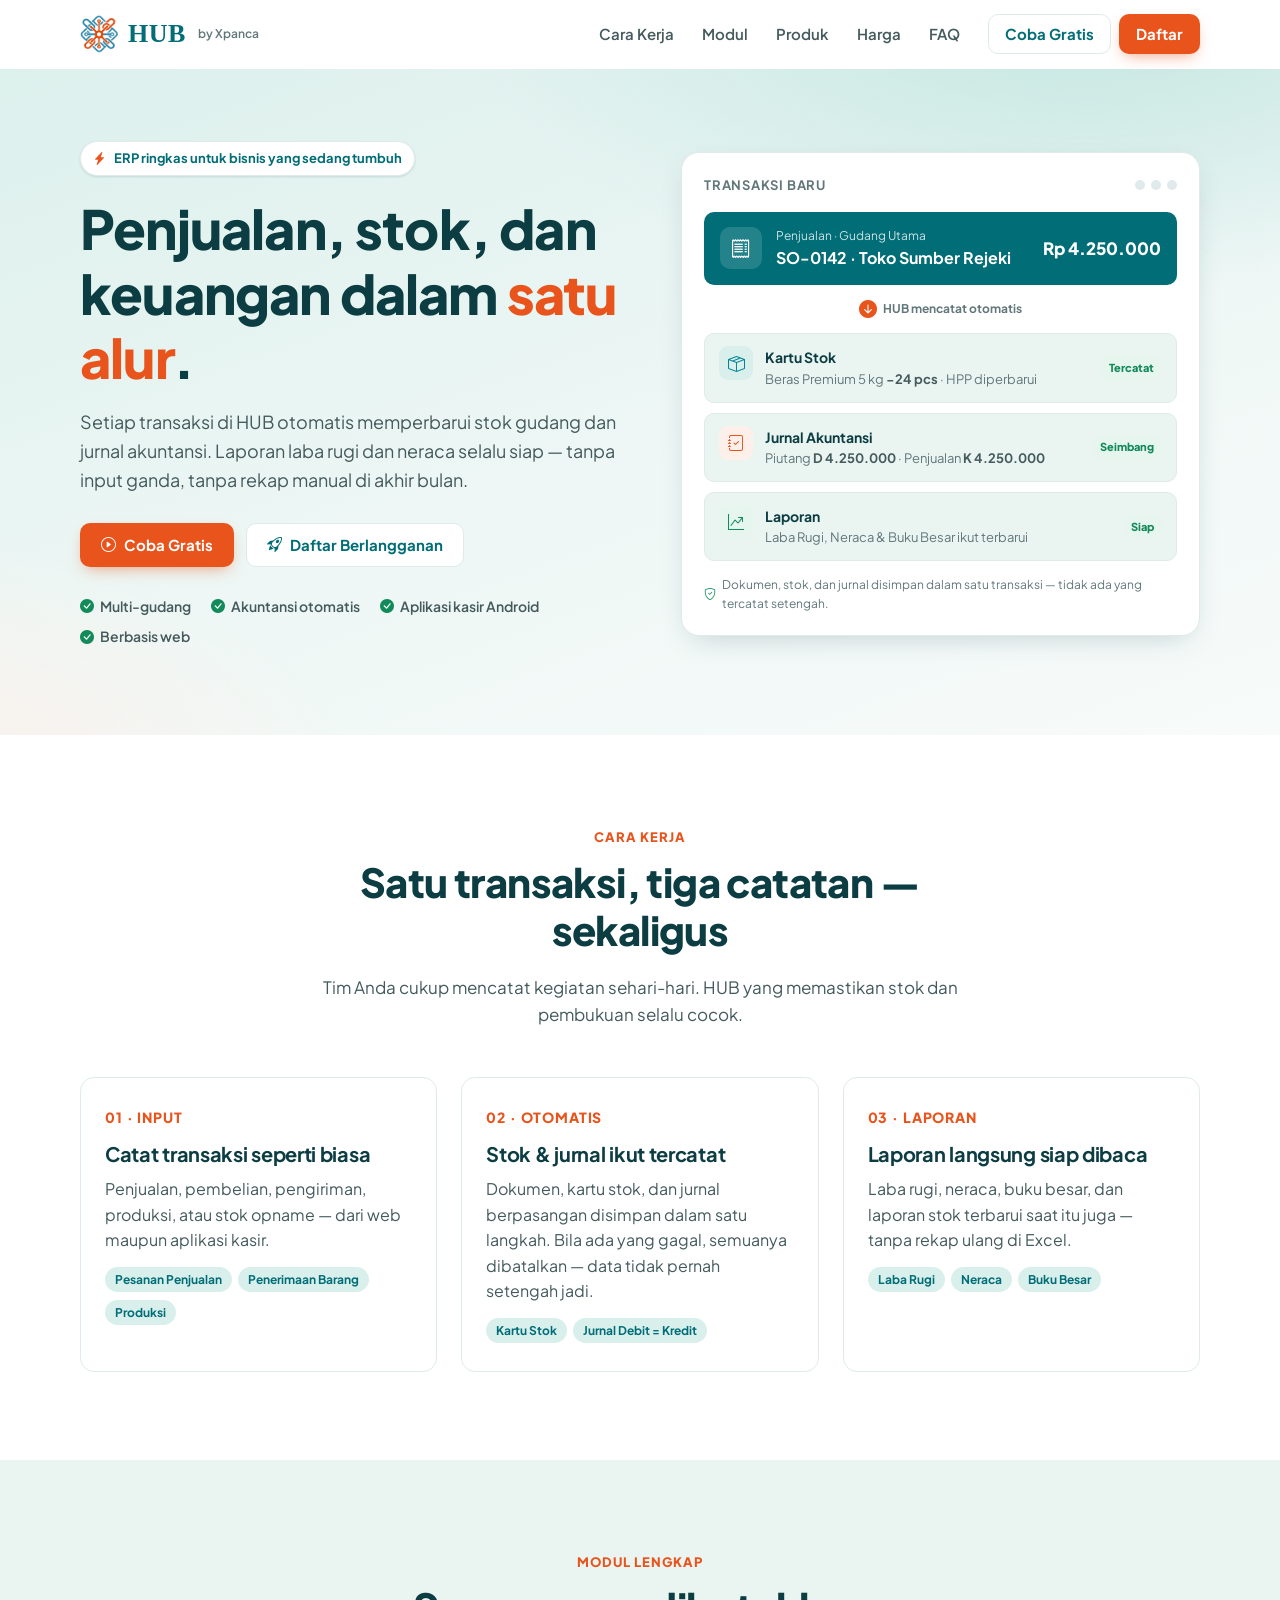
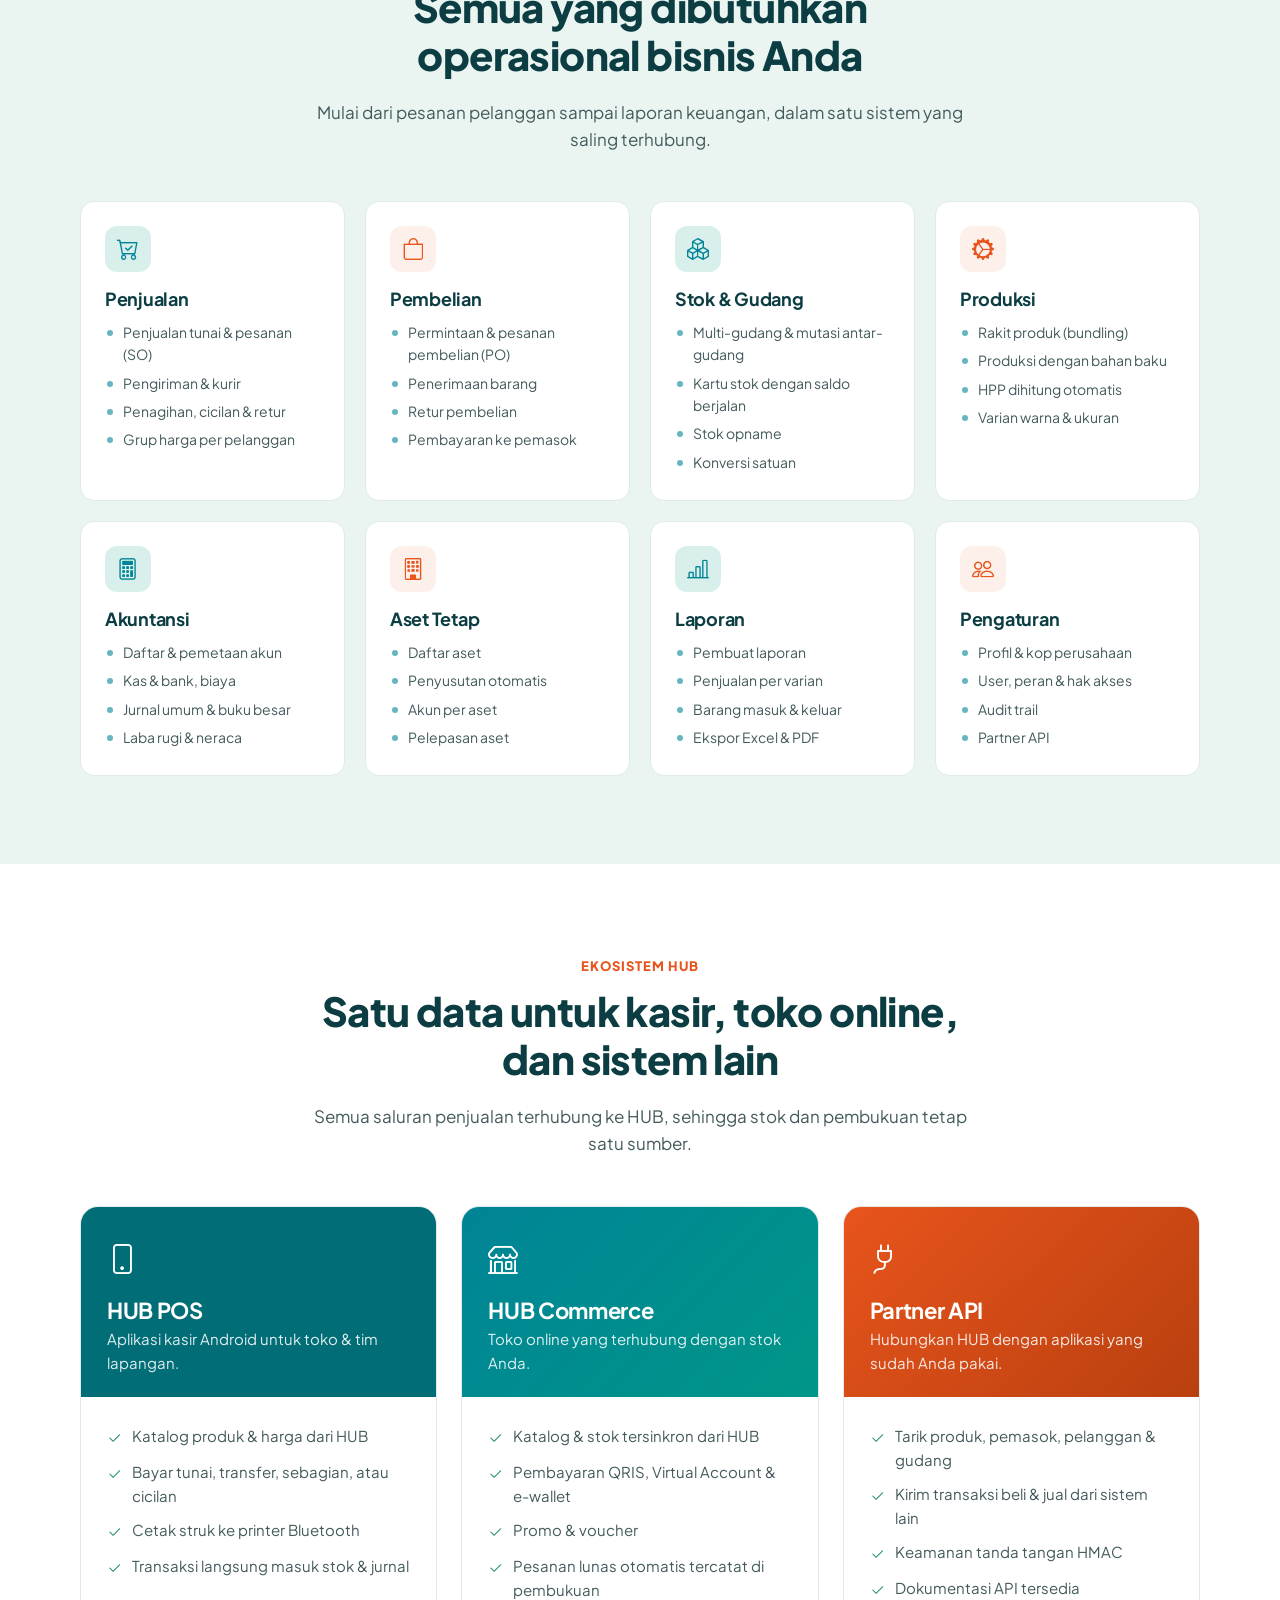
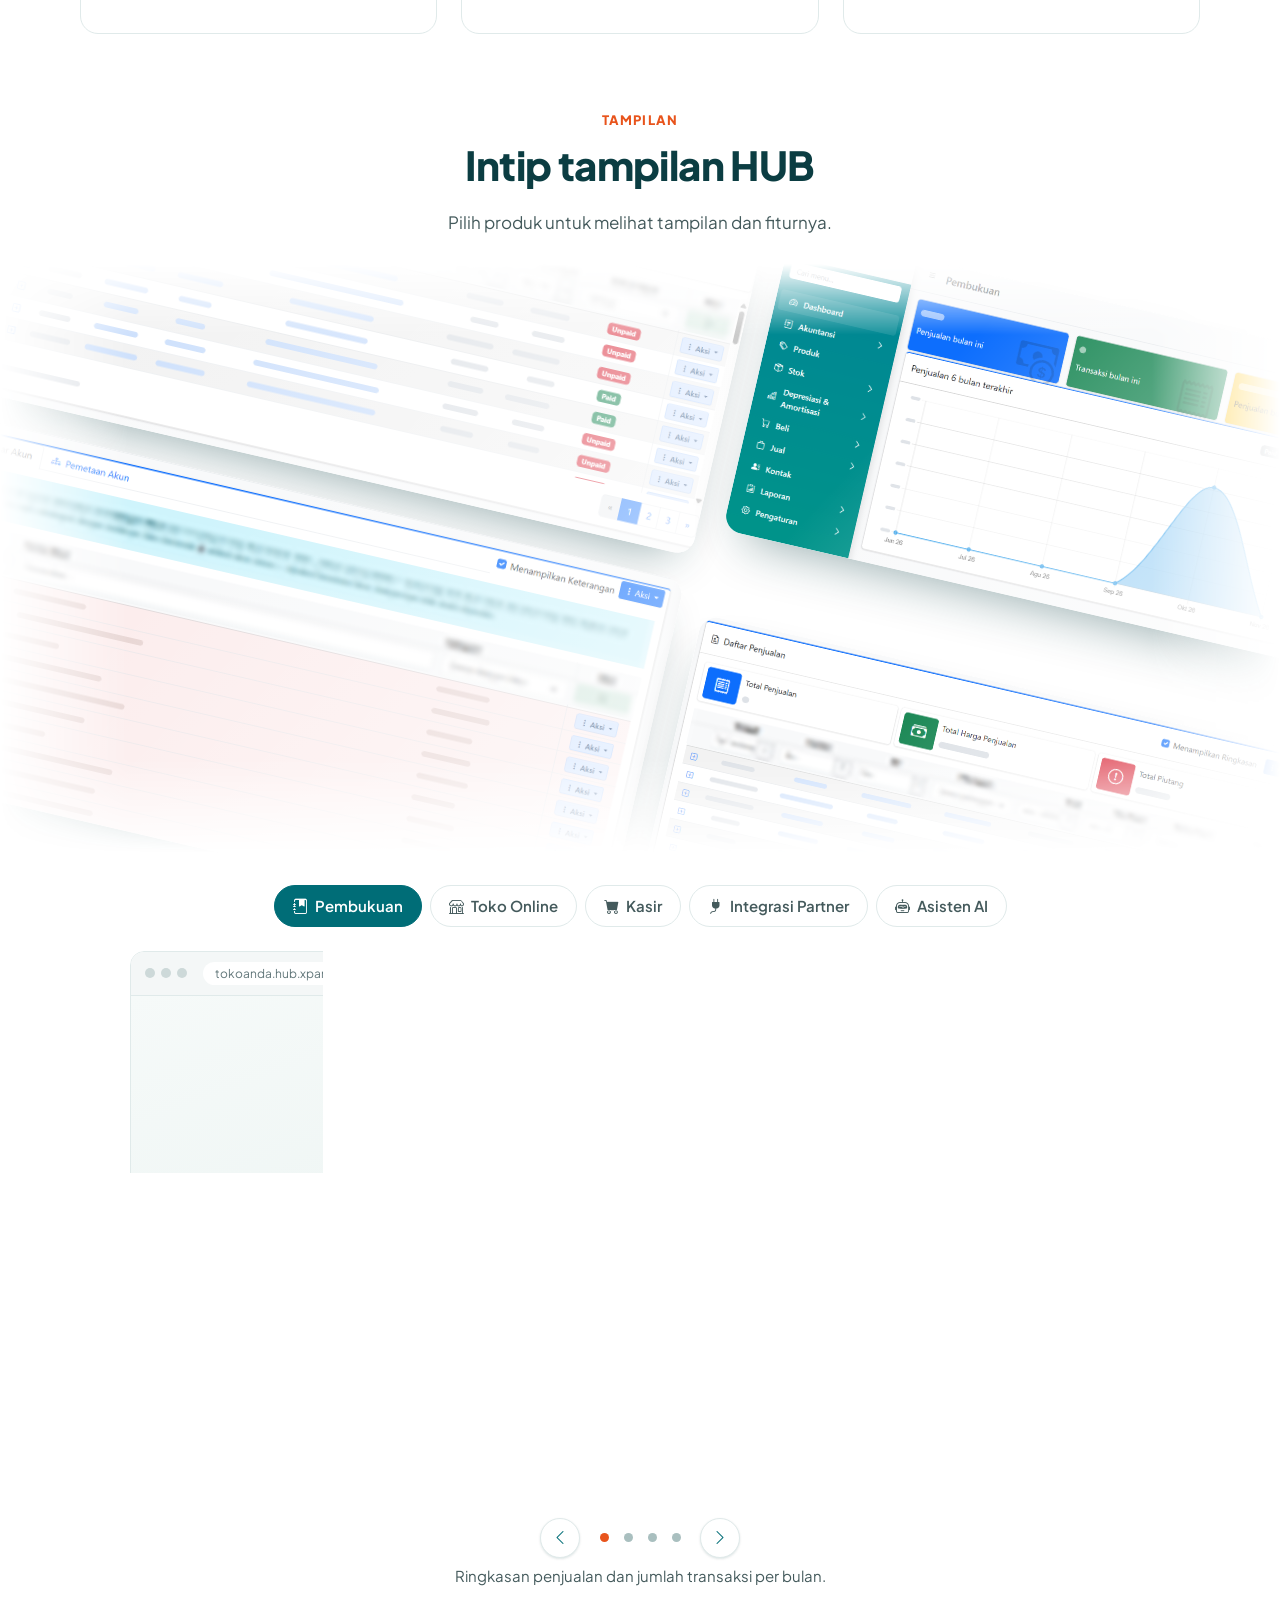
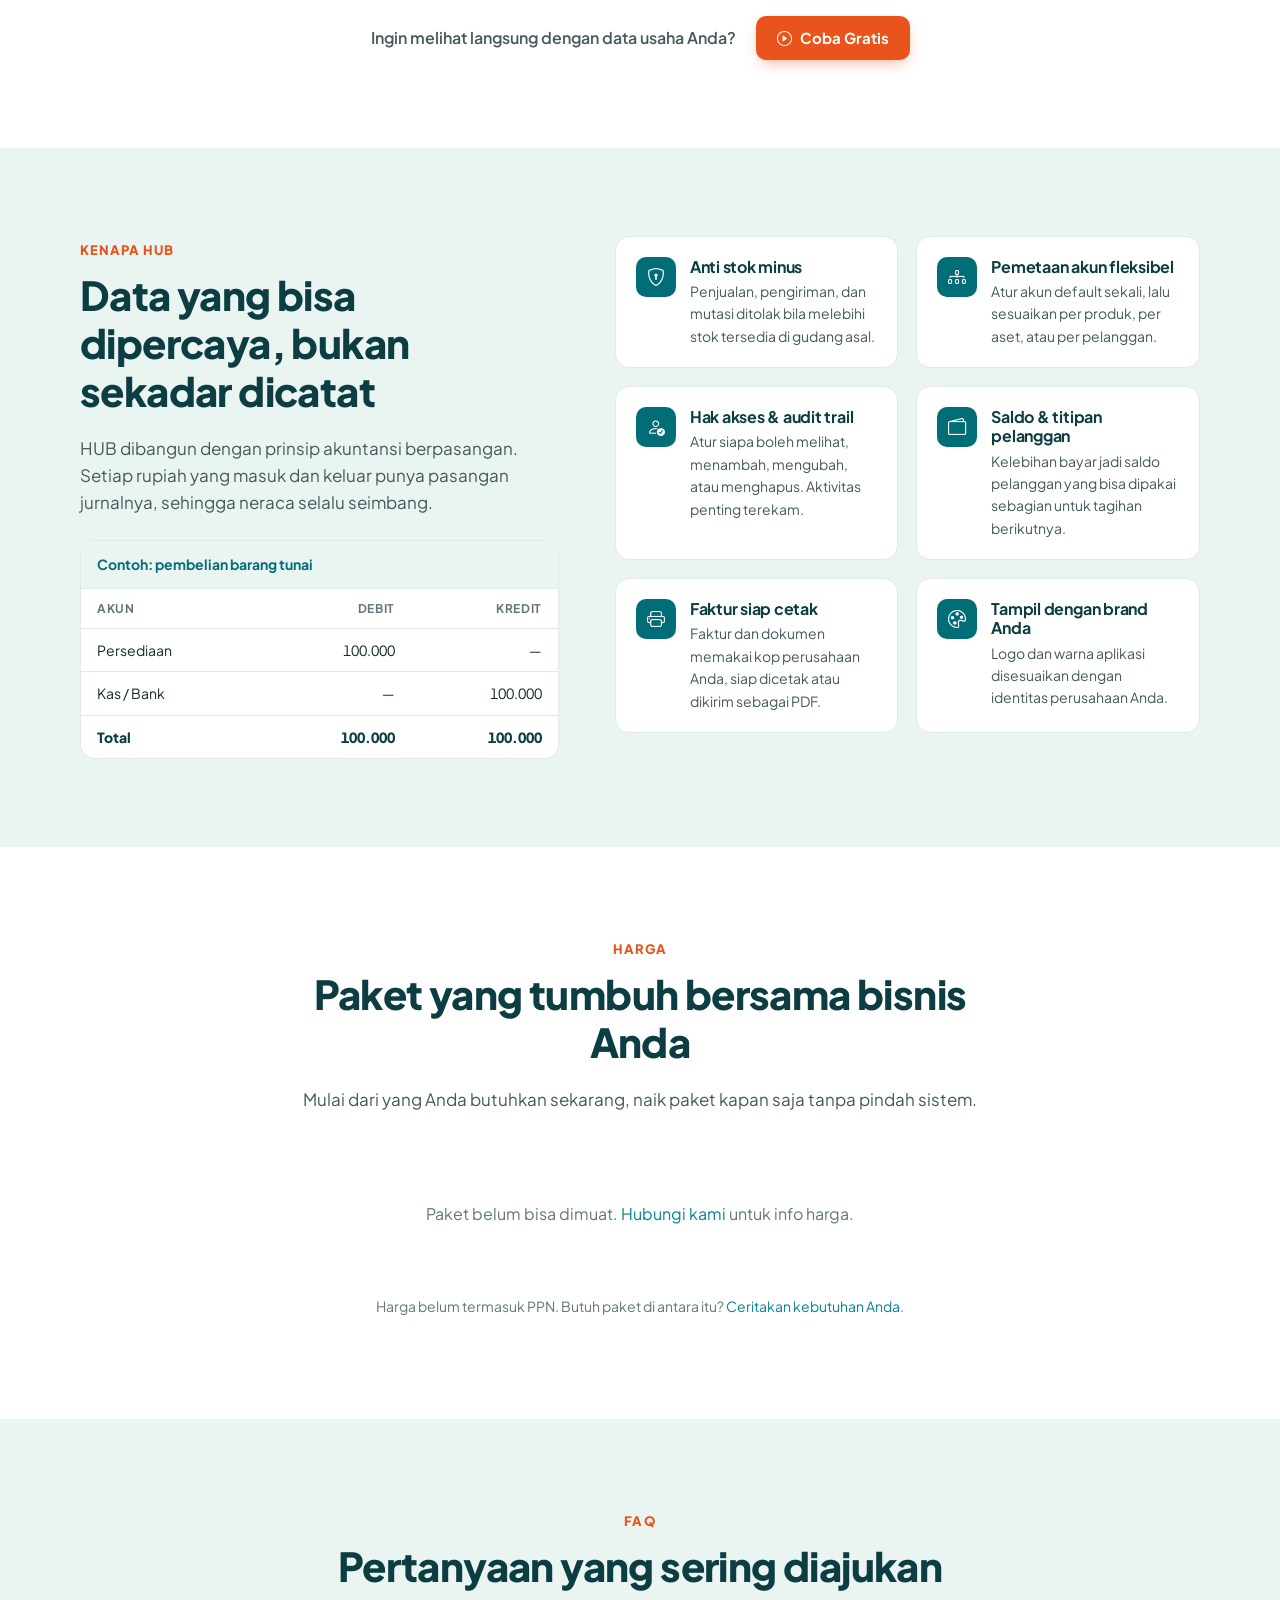
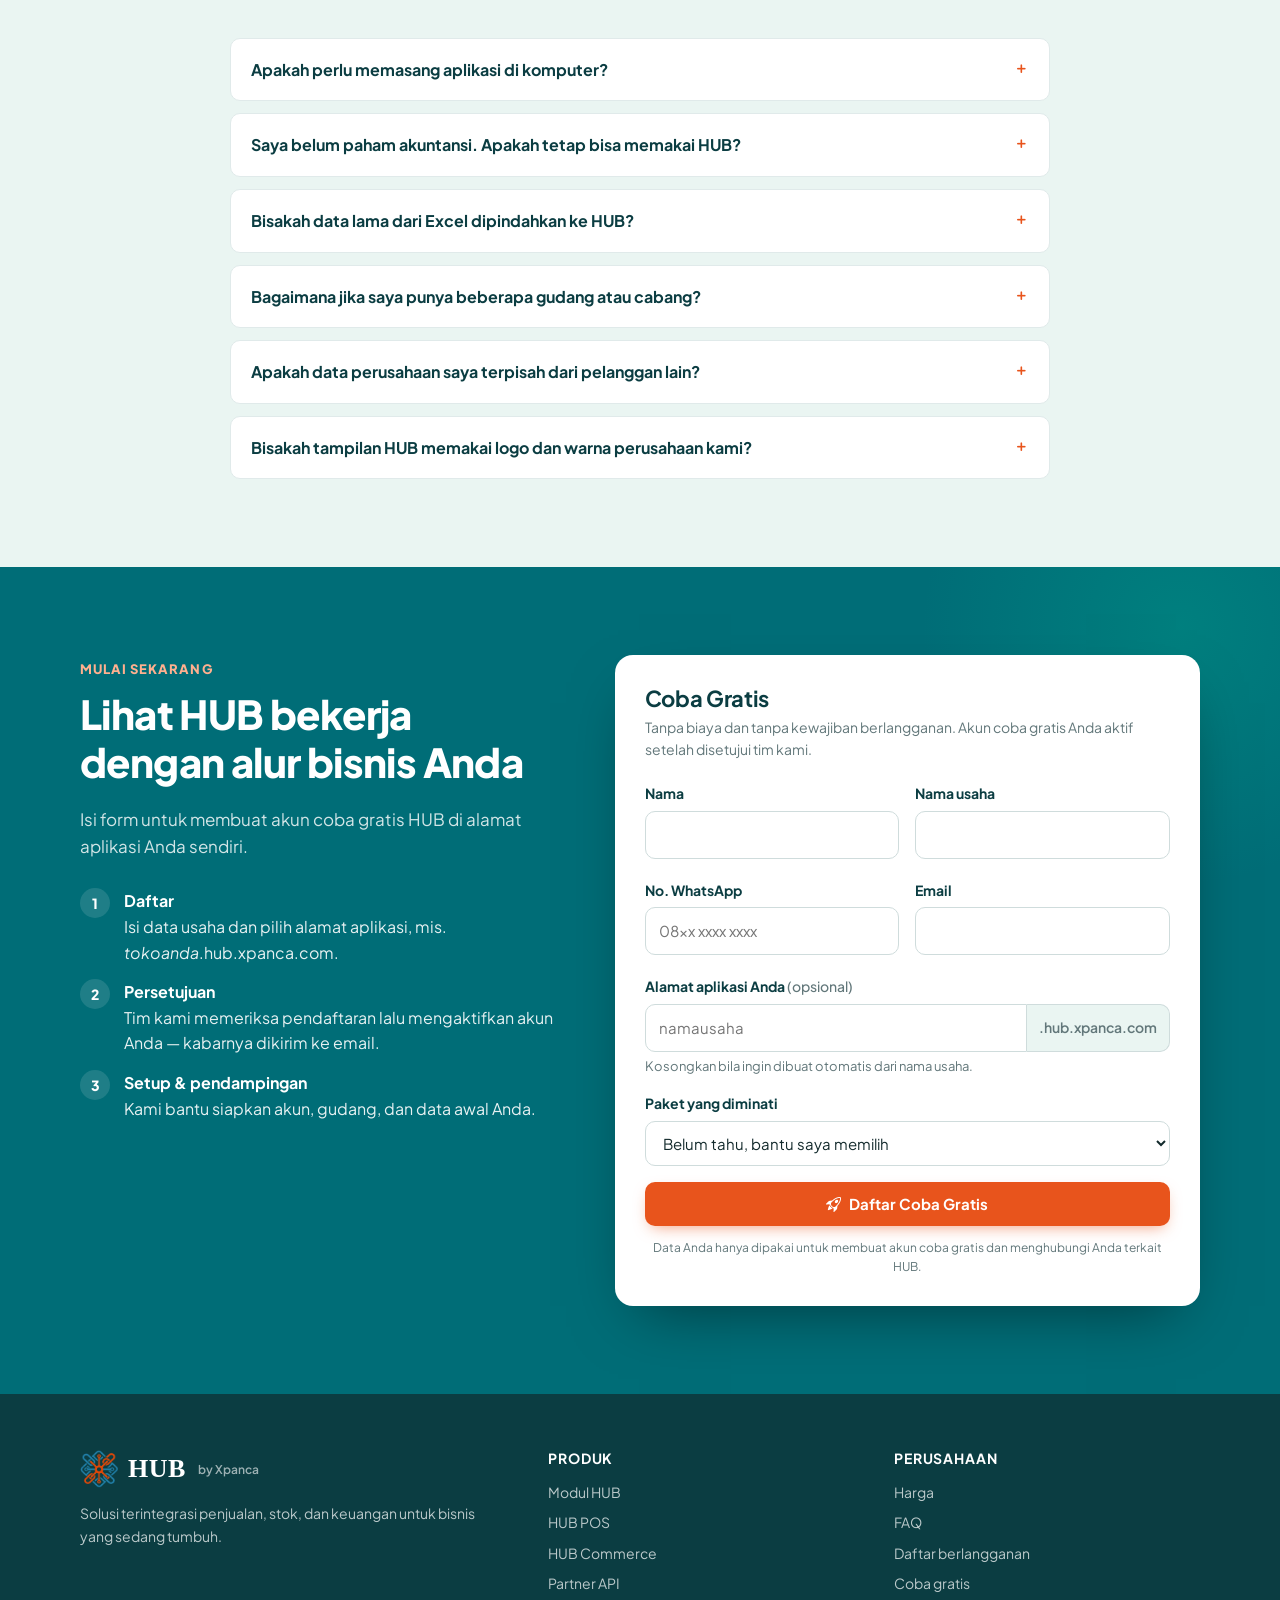
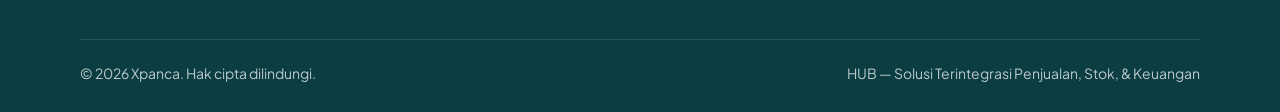
==== commit 3e90dc76: "Beranda: slide Pembukuan miring 3D, judul kolom tabel disamarkan Judul kolom, baris filter, dan teks" ====
--- a/view/index.html
+++ b/view/index.html
@@ -30,7 +30,7 @@
       href="https://cdn.jsdelivr.net/npm/bootstrap-icons@1.11.3/font/bootstrap-icons.min.css"
     />
     <!-- ?v= = cache-buster: aset di-cache 1 hari (main.go), naikkan saat CSS/JS diubah. -->
-    <link rel="stylesheet" href="assets/css/style.css?v=20261109-5" />
+    <link rel="stylesheet" href="assets/css/style.css?v=20261109-7" />
   </head>
 
   <body>
@@ -371,7 +371,7 @@
           <div class="tampilan-preview reveal">
             <div class="tampilan-tab" id="tampilanTab" role="tablist" aria-label="Pilih produk HUB">
               <button type="button" role="tab" id="tabProduk-pembukuan" aria-controls="panelProduk-pembukuan" data-panel="panelProduk-pembukuan"><i class="bi bi-journal-bookmark-fill"></i> Pembukuan</button>
-              <button type="button" role="tab" id="tabProduk-toko" aria-controls="panelProduk-toko" data-panel="panelProduk-toko"><i class="bi bi-shop"></i> Toko Online</button>
+              <button type="button" role="tab" id="tabProduk-toko" aria-controls="panelProduk-toko" data-panel="panelProduk-toko" data-bingkai="polos"><i class="bi bi-shop"></i> Toko Online</button>
               <button type="button" role="tab" id="tabProduk-kasir" aria-controls="panelProduk-kasir" data-panel="panelProduk-kasir" data-bingkai="tablet"><i class="bi bi-cart-fill"></i> Kasir</button>
               <button type="button" role="tab" id="tabProduk-partner" aria-controls="panelProduk-partner" data-panel="panelProduk-partner"><i class="bi bi-plug-fill"></i> Integrasi Partner</button>
               <button type="button" role="tab" id="tabProduk-mcp" aria-controls="panelProduk-mcp" data-panel="panelProduk-mcp"><i class="bi bi-robot"></i> Asisten AI</button>
@@ -390,15 +390,10 @@
                   <div class="tampilan-slide" data-label="Layar Akun" data-ket="Kode, nama, dan kategori akun untuk pembukuan."><img src="assets/images/tampilan/akun.png" alt="Layar Daftar Akun HUB, isi datanya disamarkan" loading="lazy" draggable="false" /></div>
                 </div>
               </div>
-              <div class="tampilan-panel tampilan-info" id="panelProduk-toko" role="tabpanel" aria-labelledby="tabProduk-toko" hidden>
-                <span class="tampilan-info-ikon"><i class="bi bi-shop"></i></span>
-                <h3>Toko Online</h3>
-                <p>Etalase toko online sendiri: pelanggan melihat produk dan memesan langsung.</p>
-                <ul class="checks">
-                  <li><i class="bi bi-check2"></i>Etalase produk untuk pelanggan</li>
-                  <li><i class="bi bi-check2"></i>Terima pesanan online</li>
-                  <li><i class="bi bi-check2"></i>Subdomain gratis / domain sendiri</li>
-                </ul>
+              <!-- Toko online HUB (hub-ecommerce) dengan data lokal, 4 layar HP: beranda,
+                   keranjang, checkout, ringkasan. Harga & nama produk dikaburkan DI BERKASNYA. -->
+              <div class="tampilan-panel" id="panelProduk-toko" role="tabpanel" aria-labelledby="tabProduk-toko" hidden>
+                <img class="tampilan-gambar" src="assets/images/tampilan/toko-online.png" alt="Toko online HUB di HP: beranda, keranjang, checkout, dan ringkasan pesanan; harga dan nama produk disamarkan" width="1600" height="800" loading="lazy" draggable="false" />
               </div>
               <!-- Layar Kasir hub-pos (tablet) dengan data contoh. Produk, keranjang, nominal,
                    QR, dan isi struk sudah dikaburkan DI BERKASNYA supaya tidak bisa ditiru. -->
@@ -726,6 +721,6 @@
 
     <script src="assets/js/config.js?v=20261027-4"></script>
     <script src="assets/js/paket.js?v=20261027-4"></script>
-    <script src="assets/js/main.js?v=20261109-7"></script>
+    <script src="assets/js/main.js?v=20261109-8"></script>
   </body>
 </html>
--- a/view/assets/css/style.css
+++ b/view/assets/css/style.css
@@ -2162,3 +2162,36 @@
   outline: 2px solid var(--brand);
   outline-offset: 2px;
 }
+
+/* Tanpa bingkai: gambar sudah memuat bingkai HP sendiri (tab Toko Online). */
+.tampilan-browser.bingkai-polos {
+  background: transparent;
+  border: 0;
+  box-shadow: none;
+  -webkit-mask-image: none;
+  mask-image: none;
+}
+.tampilan-browser.bingkai-polos .tampilan-bar {
+  display: none;
+}
+.tampilan-browser.bingkai-polos .tampilan-gambar {
+  border-radius: var(--radius);
+}
+
+/* Slide Pembukuan dimiringkan 3D supaya tampil sebagai cuplikan, bukan
+   tangkapan layar utuh yang mudah dibaca. */
+#panelProduk-pembukuan .tampilan-slide {
+  display: flex;
+  align-items: flex-start;
+  justify-content: center;
+  padding-top: 5%;
+  background: linear-gradient(160deg, #f6faf9 0%, #e2eeec 100%);
+  perspective: 1400px;
+}
+#panelProduk-pembukuan .tampilan-slide img {
+  width: 84%;
+  border-radius: 10px;
+  box-shadow: 0 34px 60px -26px rgba(11, 61, 66, 0.5);
+  transform: rotateX(16deg) rotateY(-14deg) rotateZ(2deg);
+  transform-origin: 50% 0;
+}
